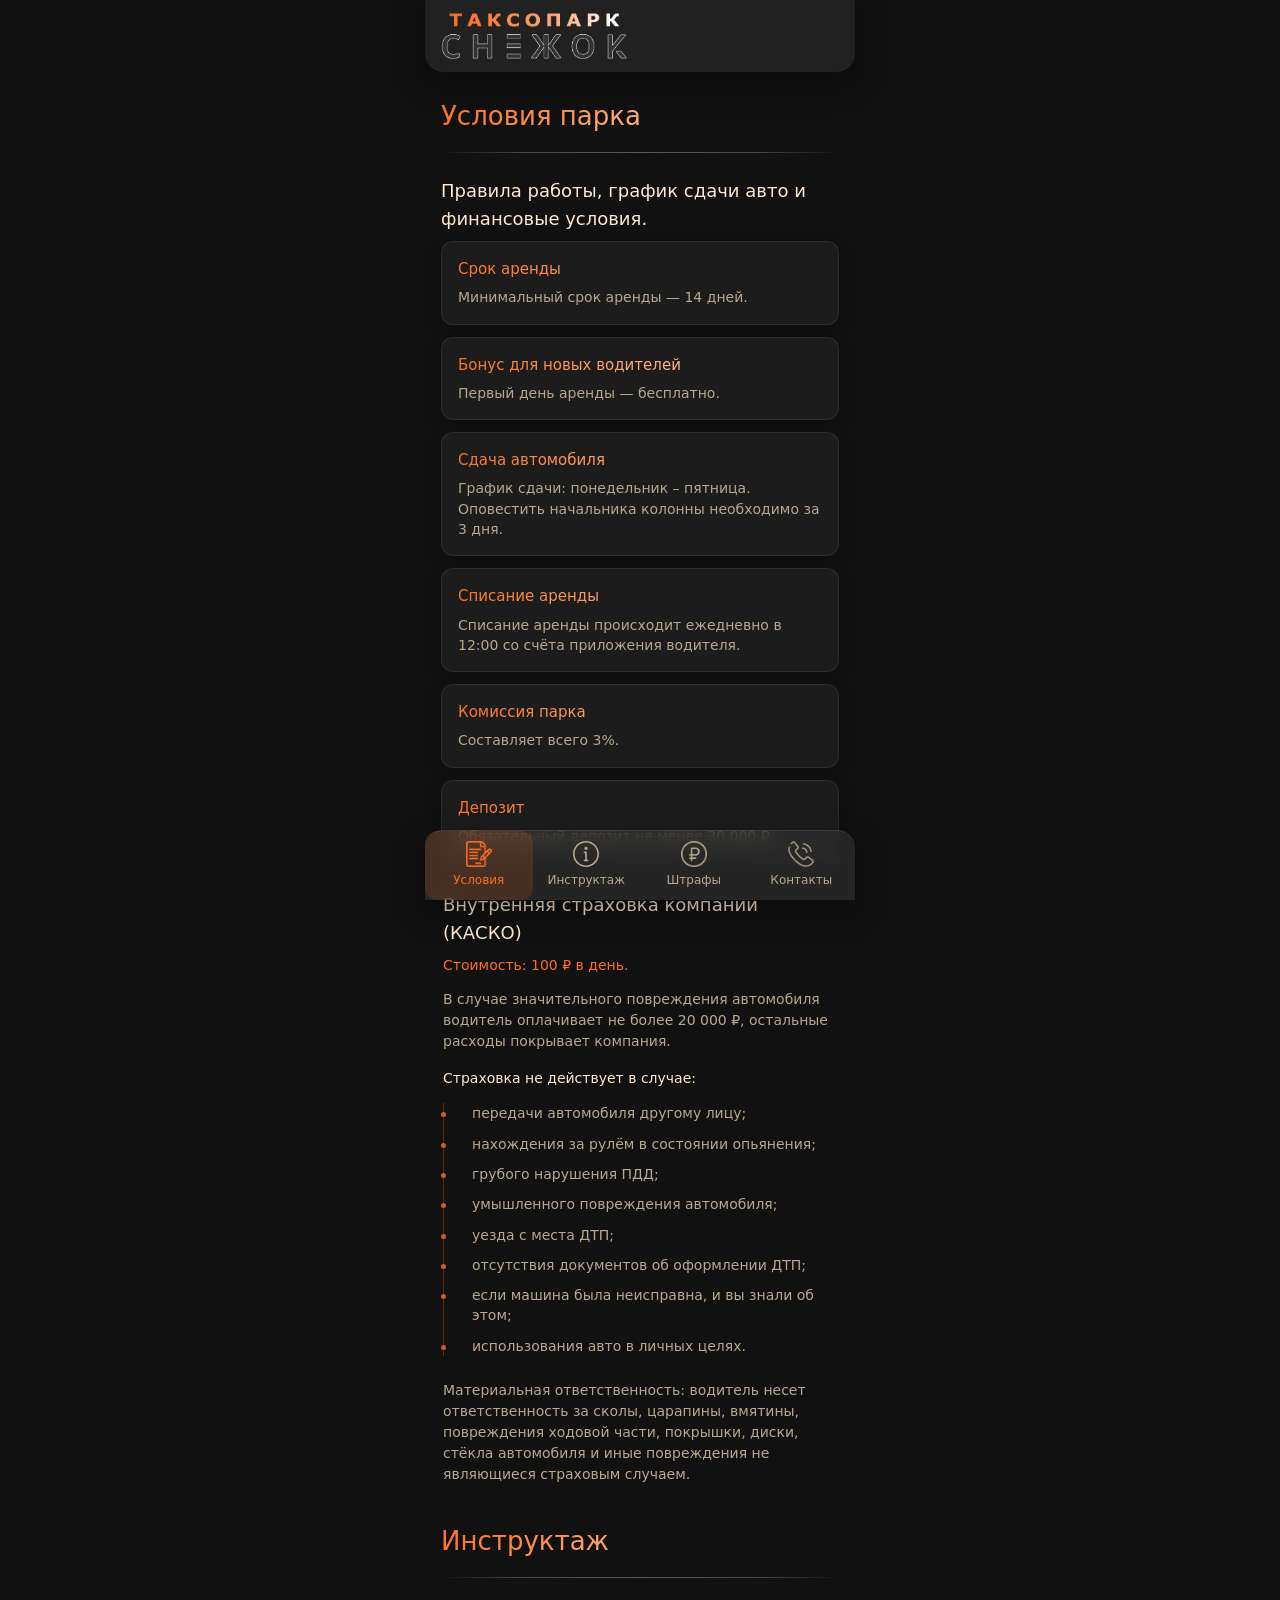
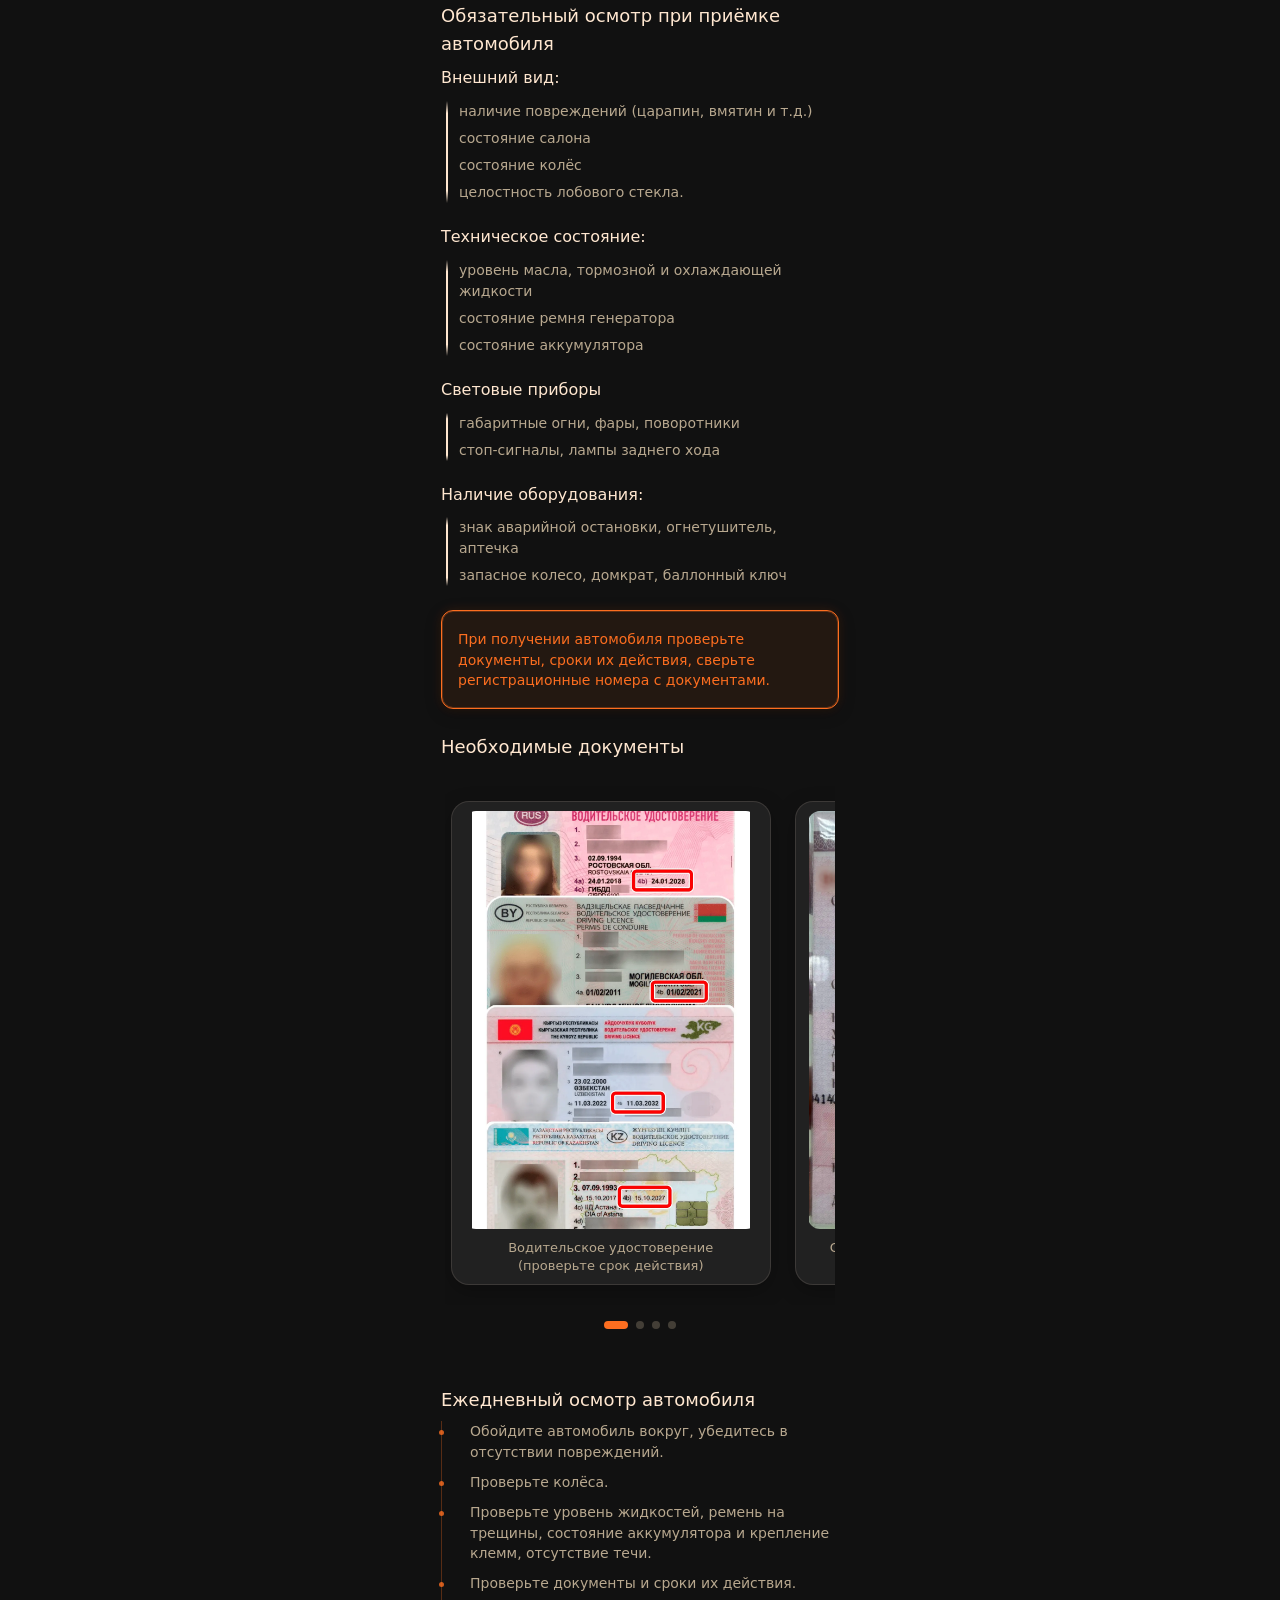
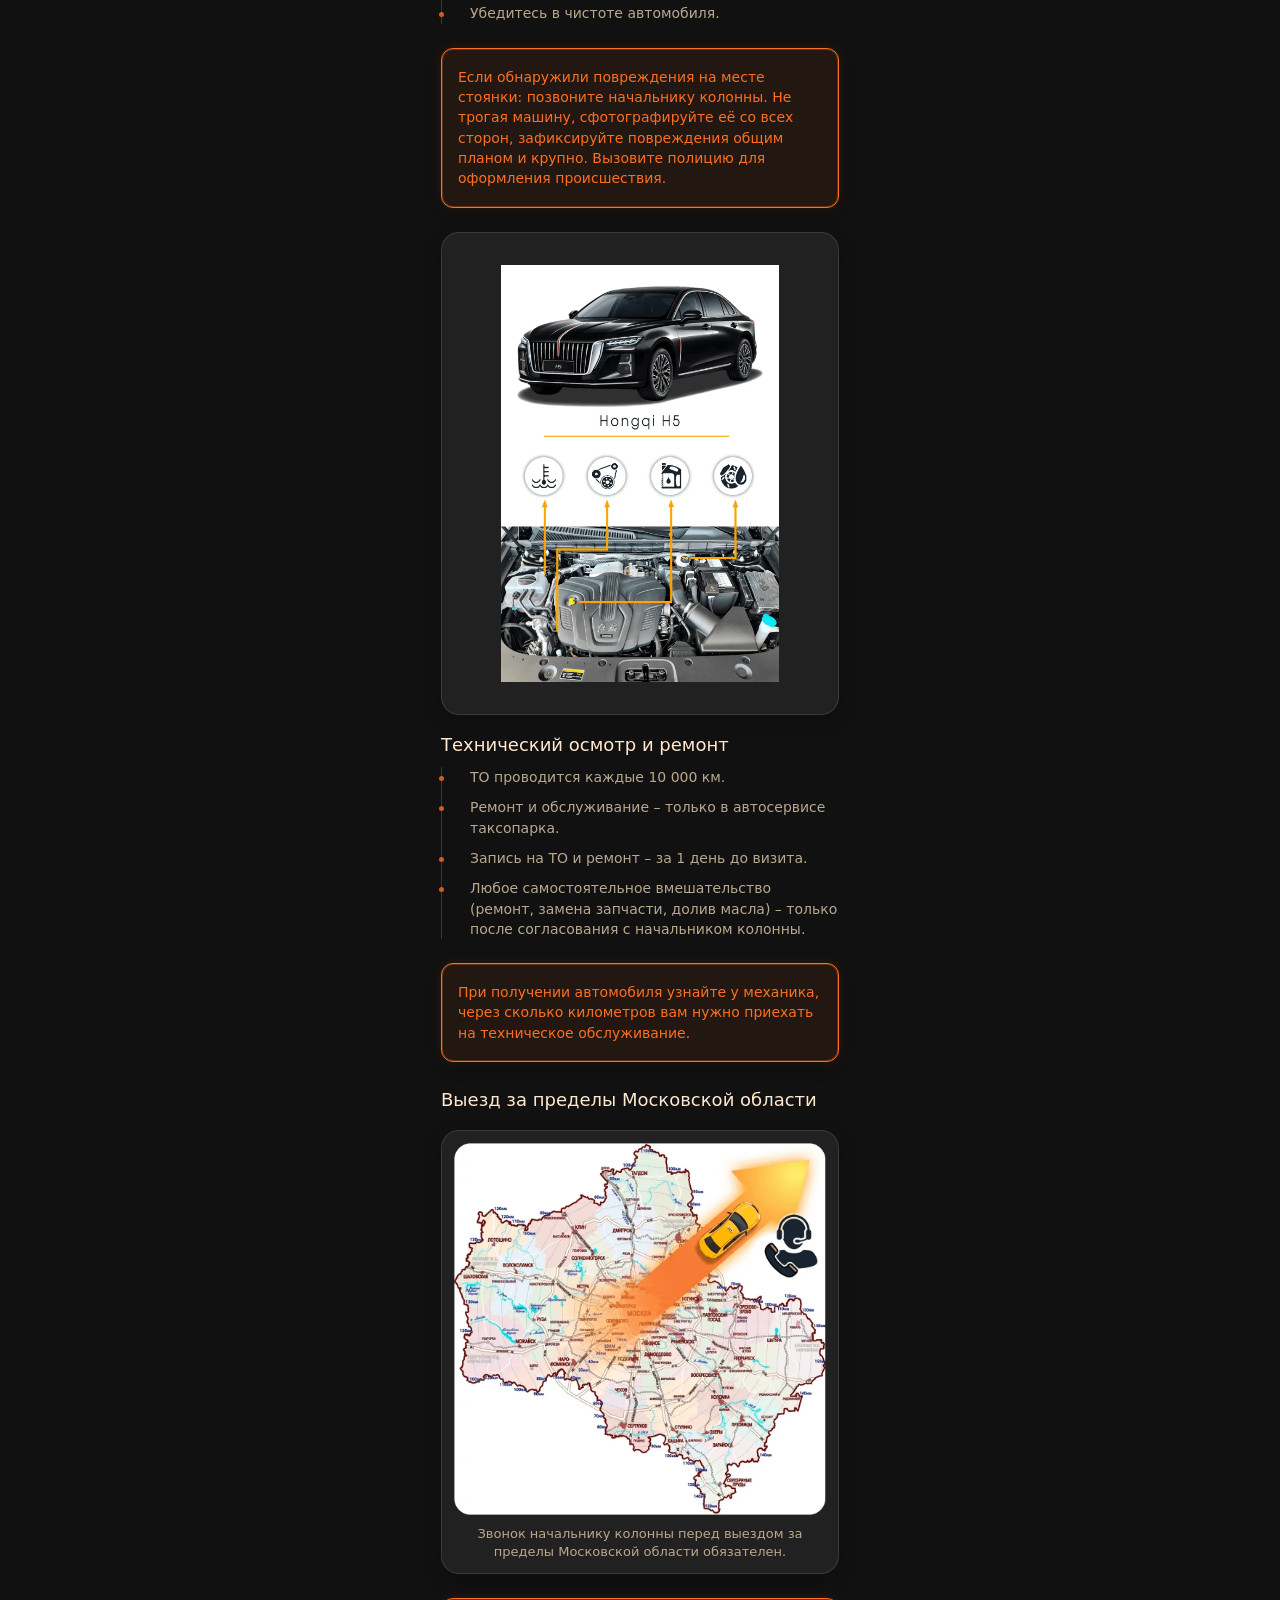
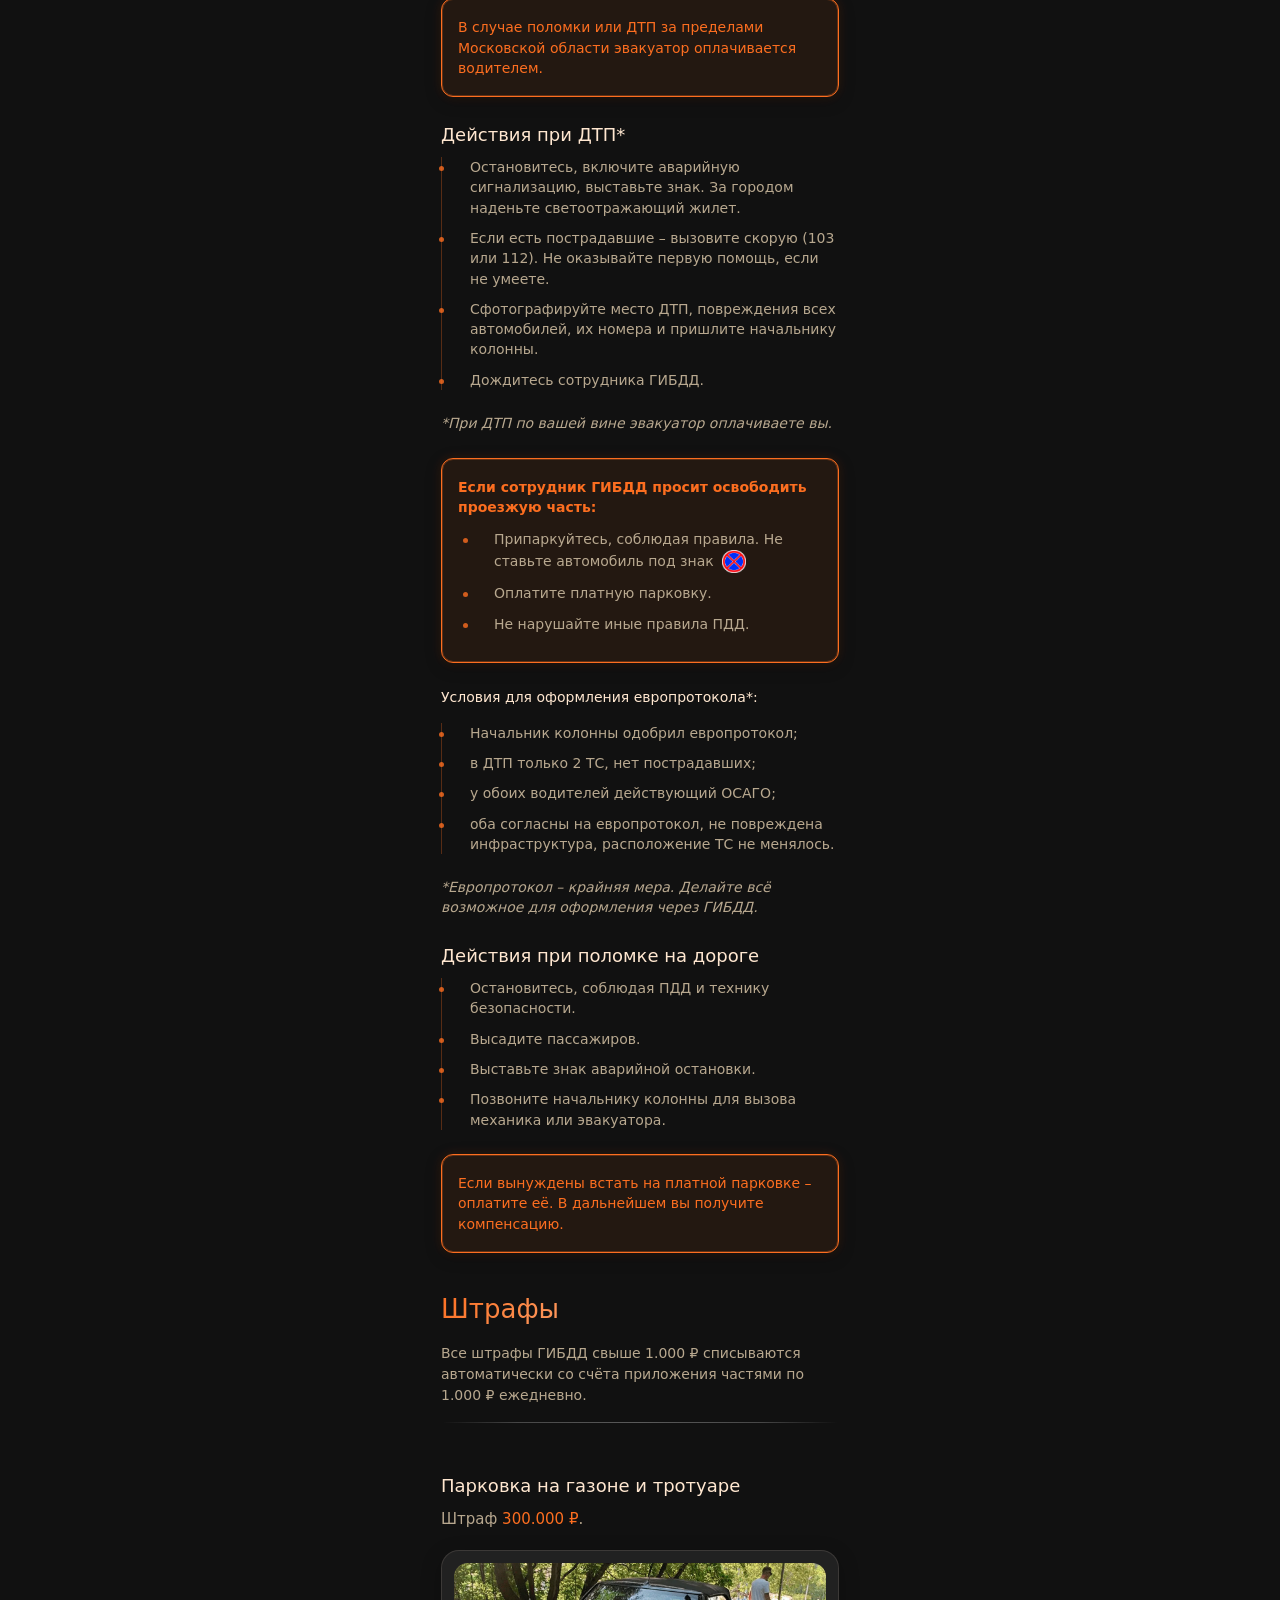
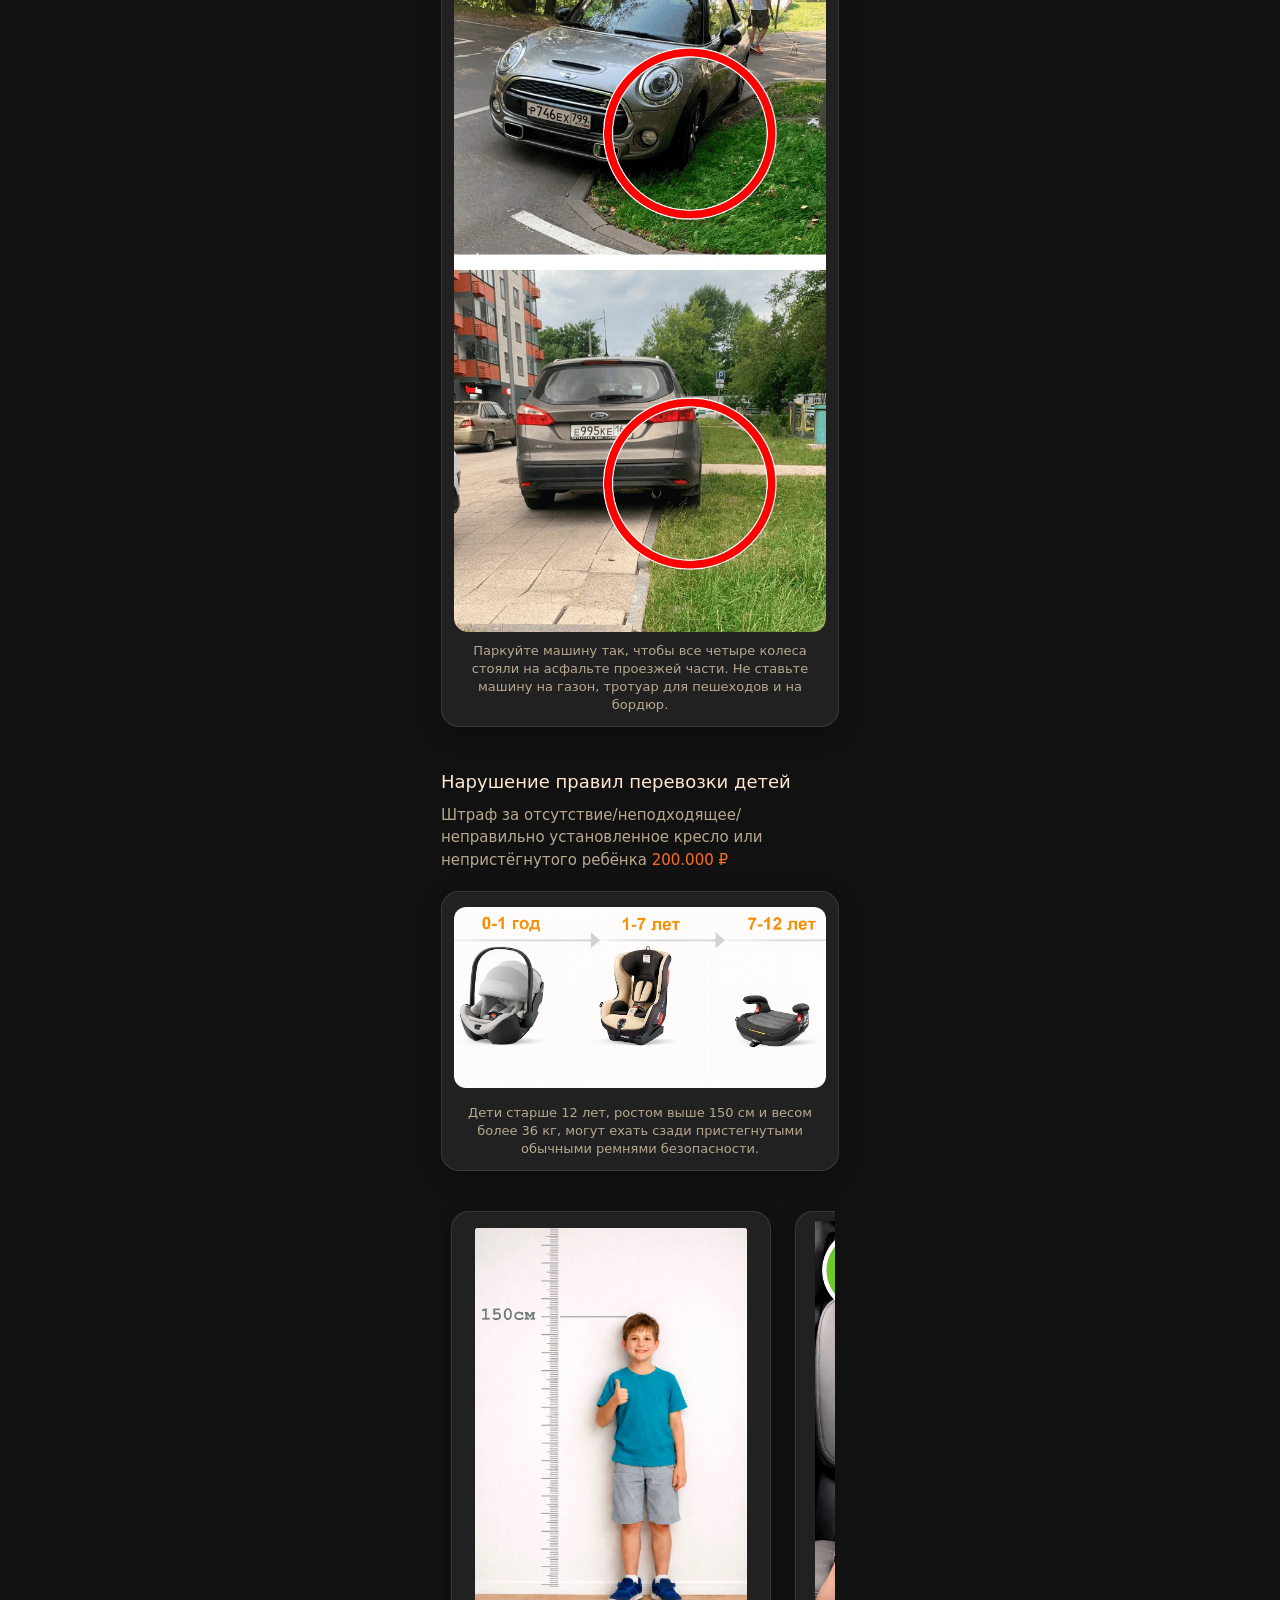
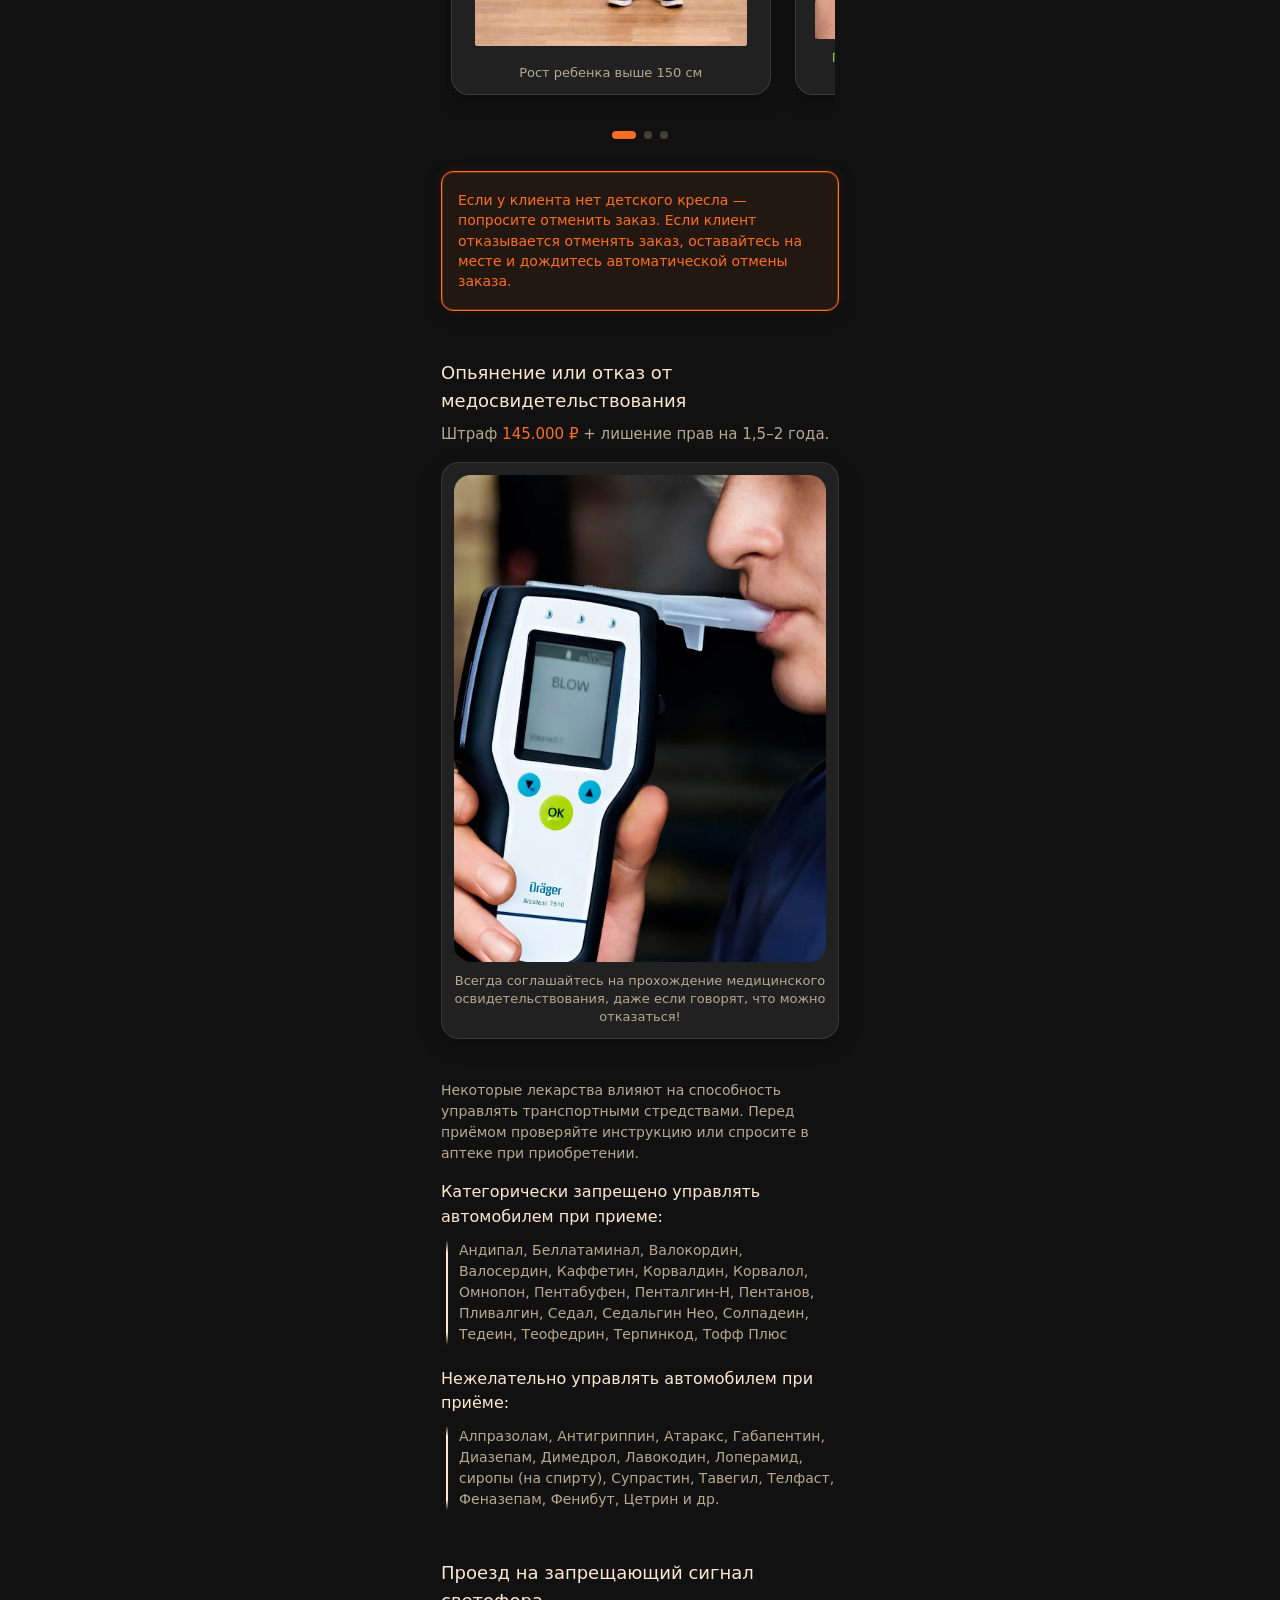
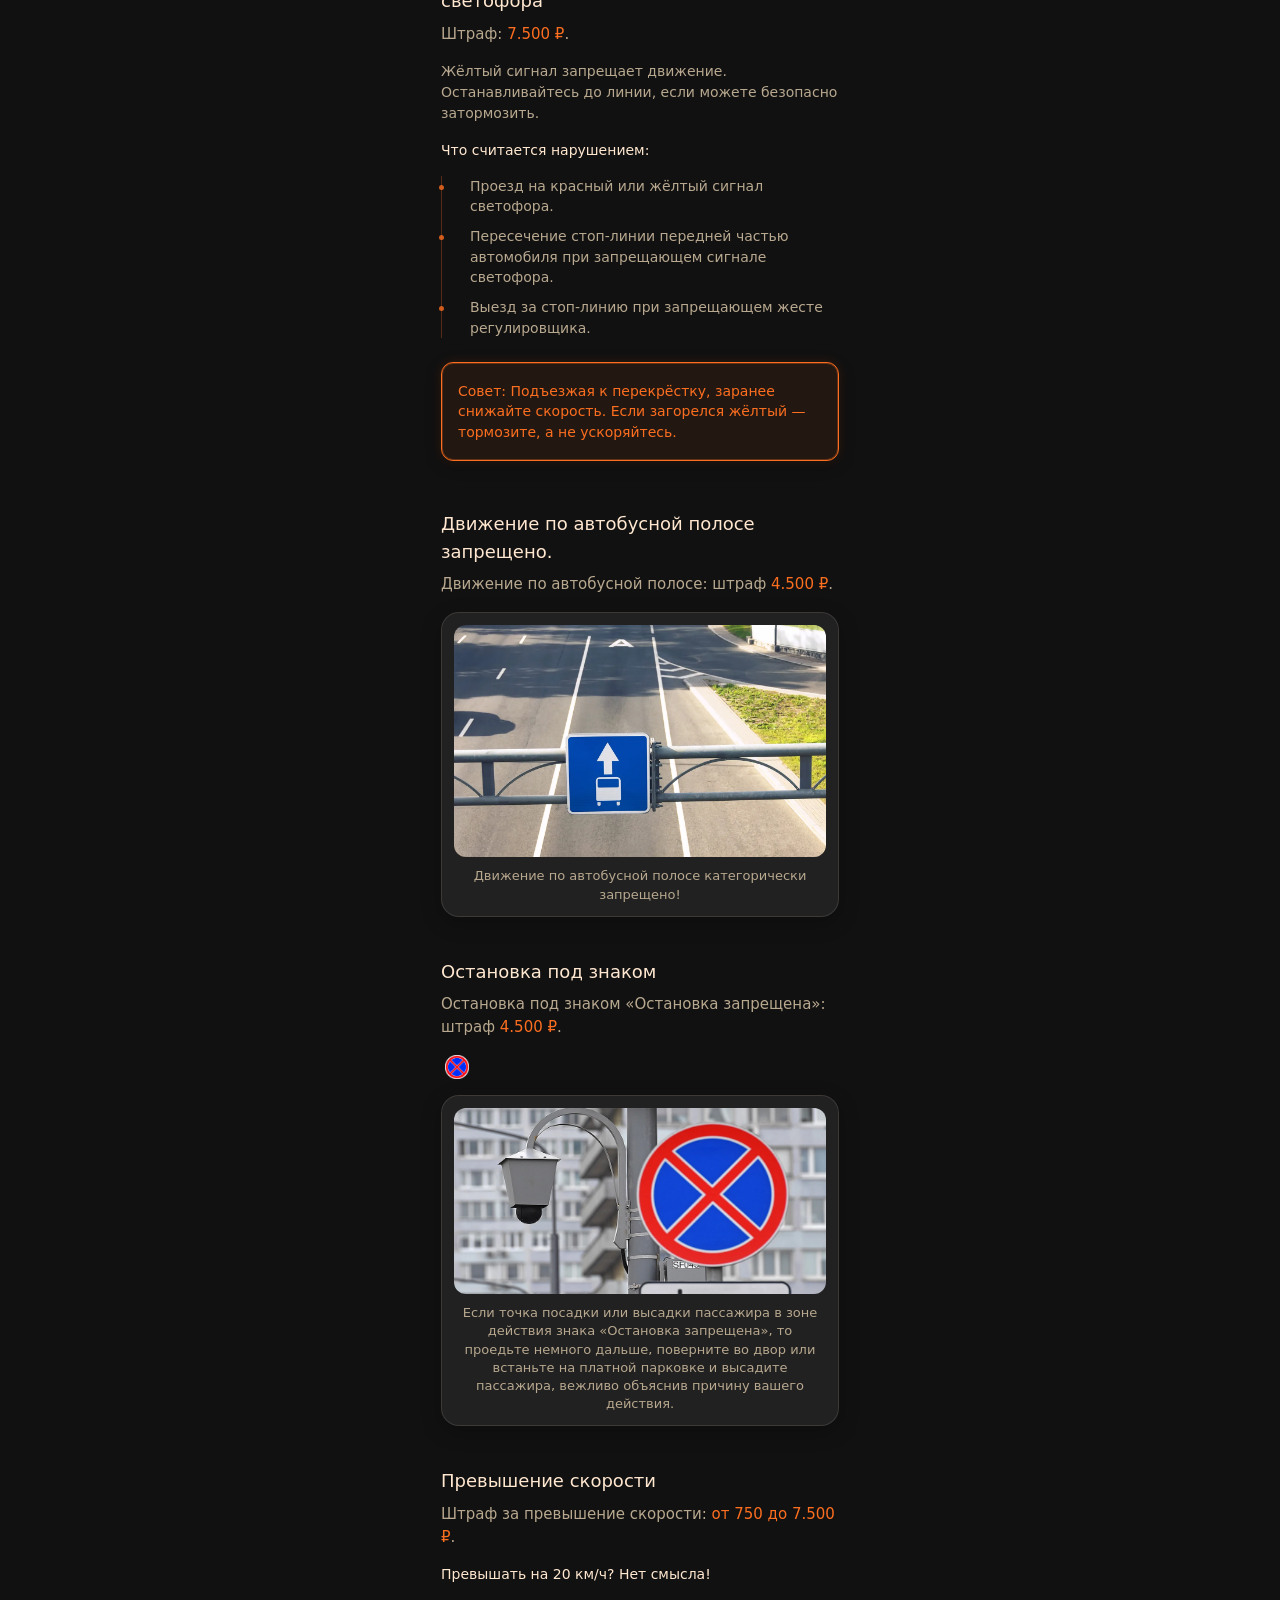
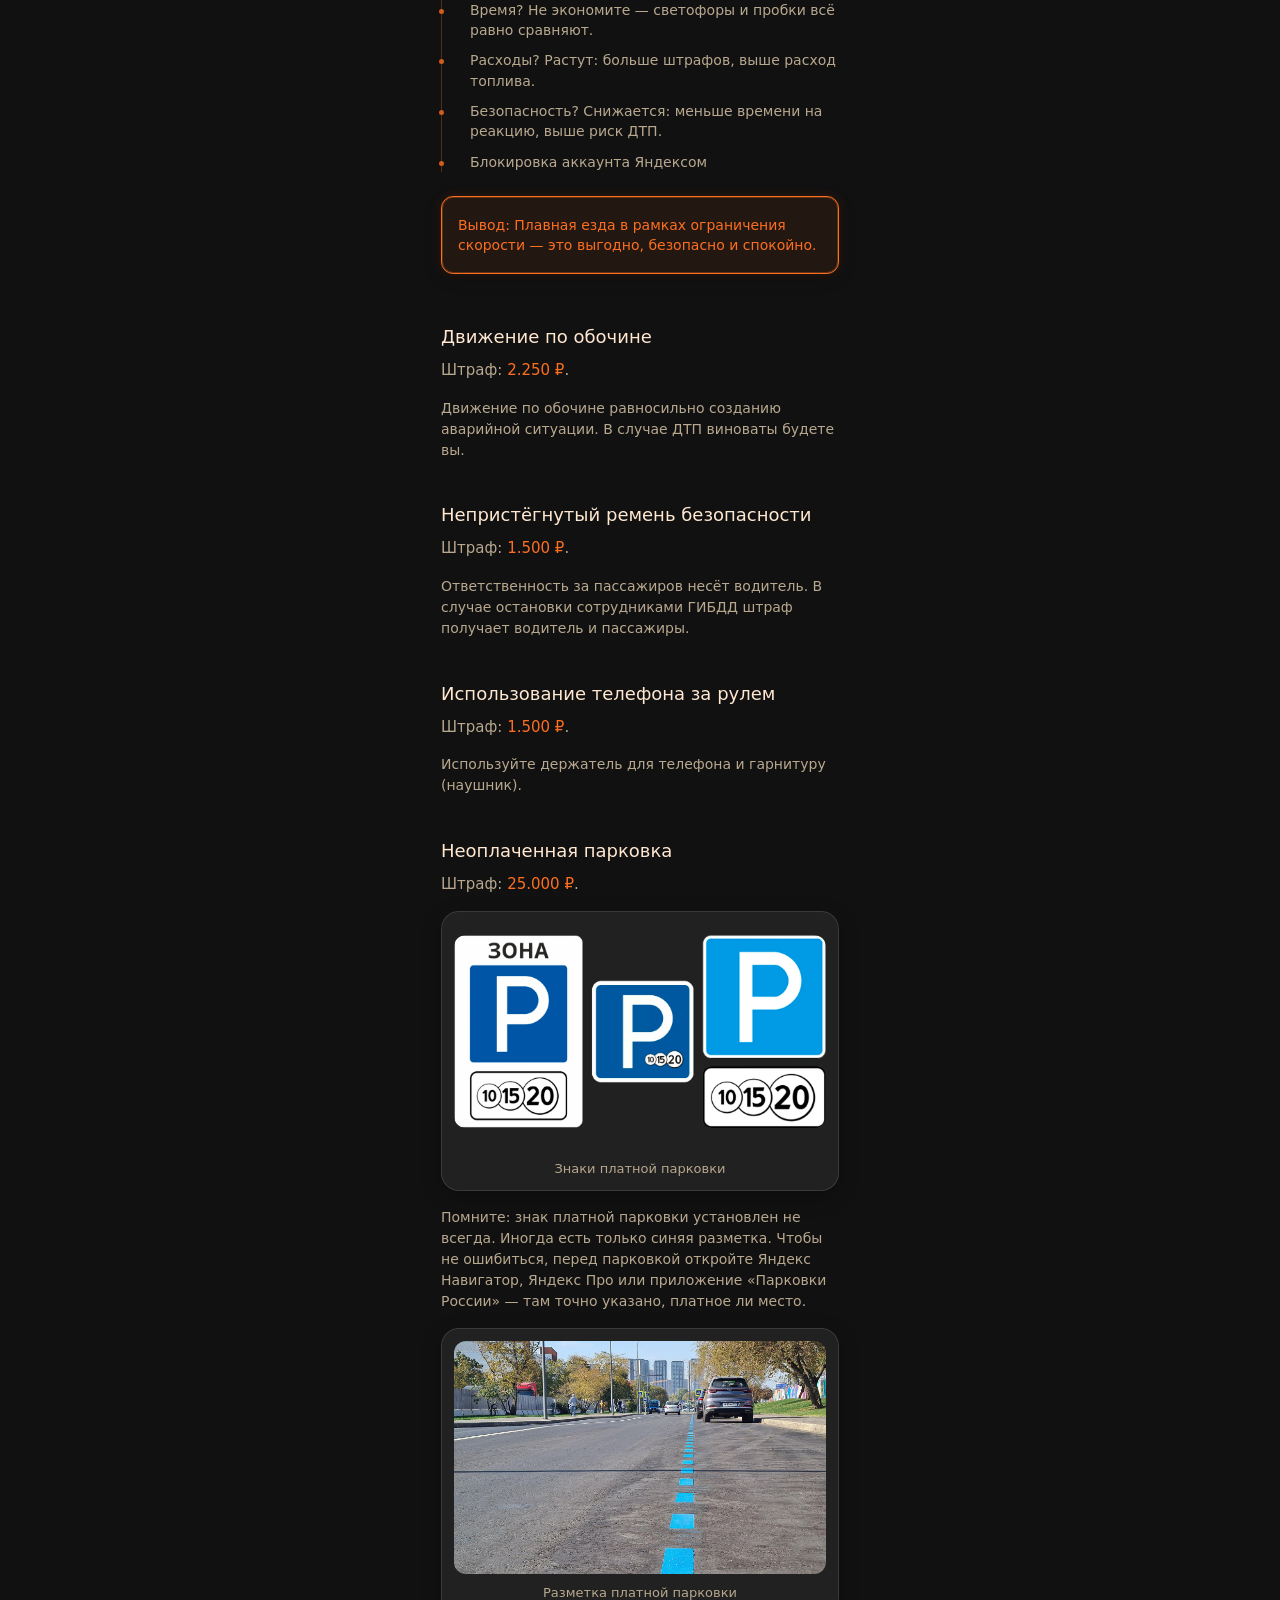
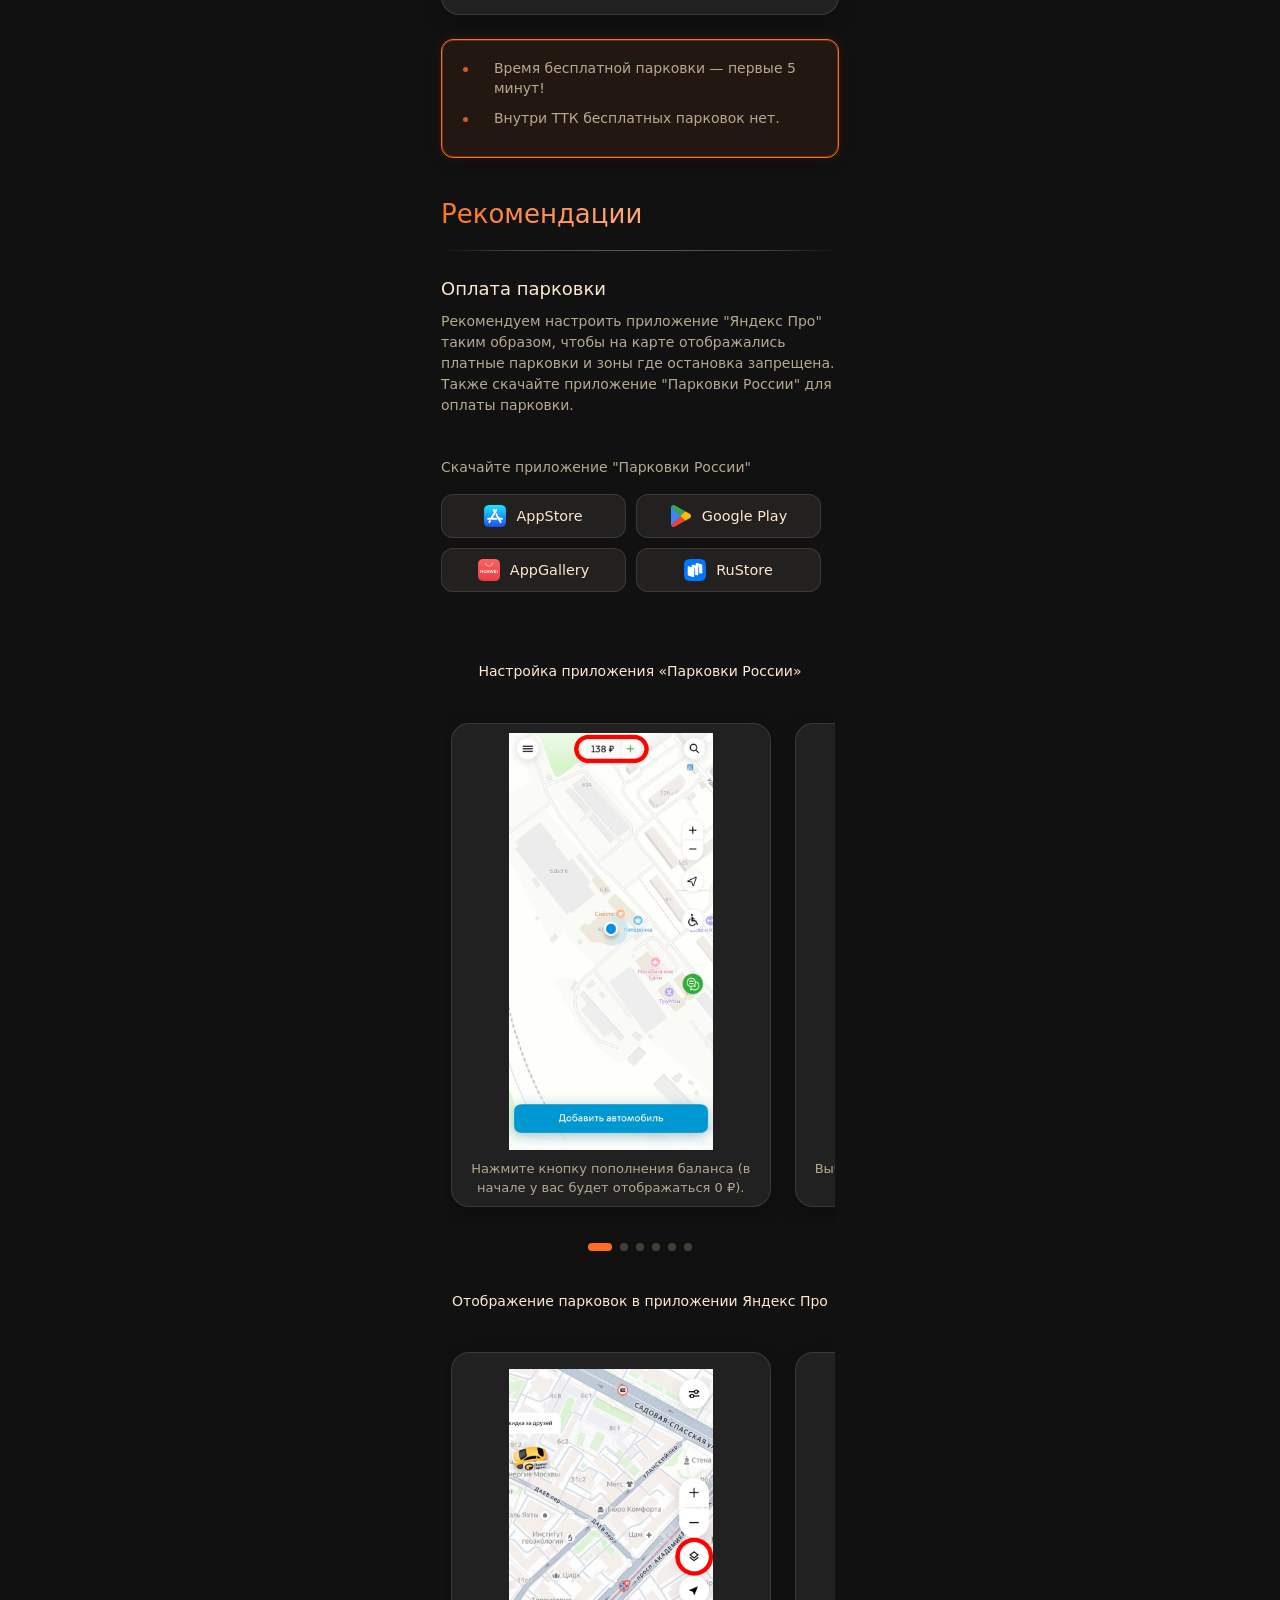
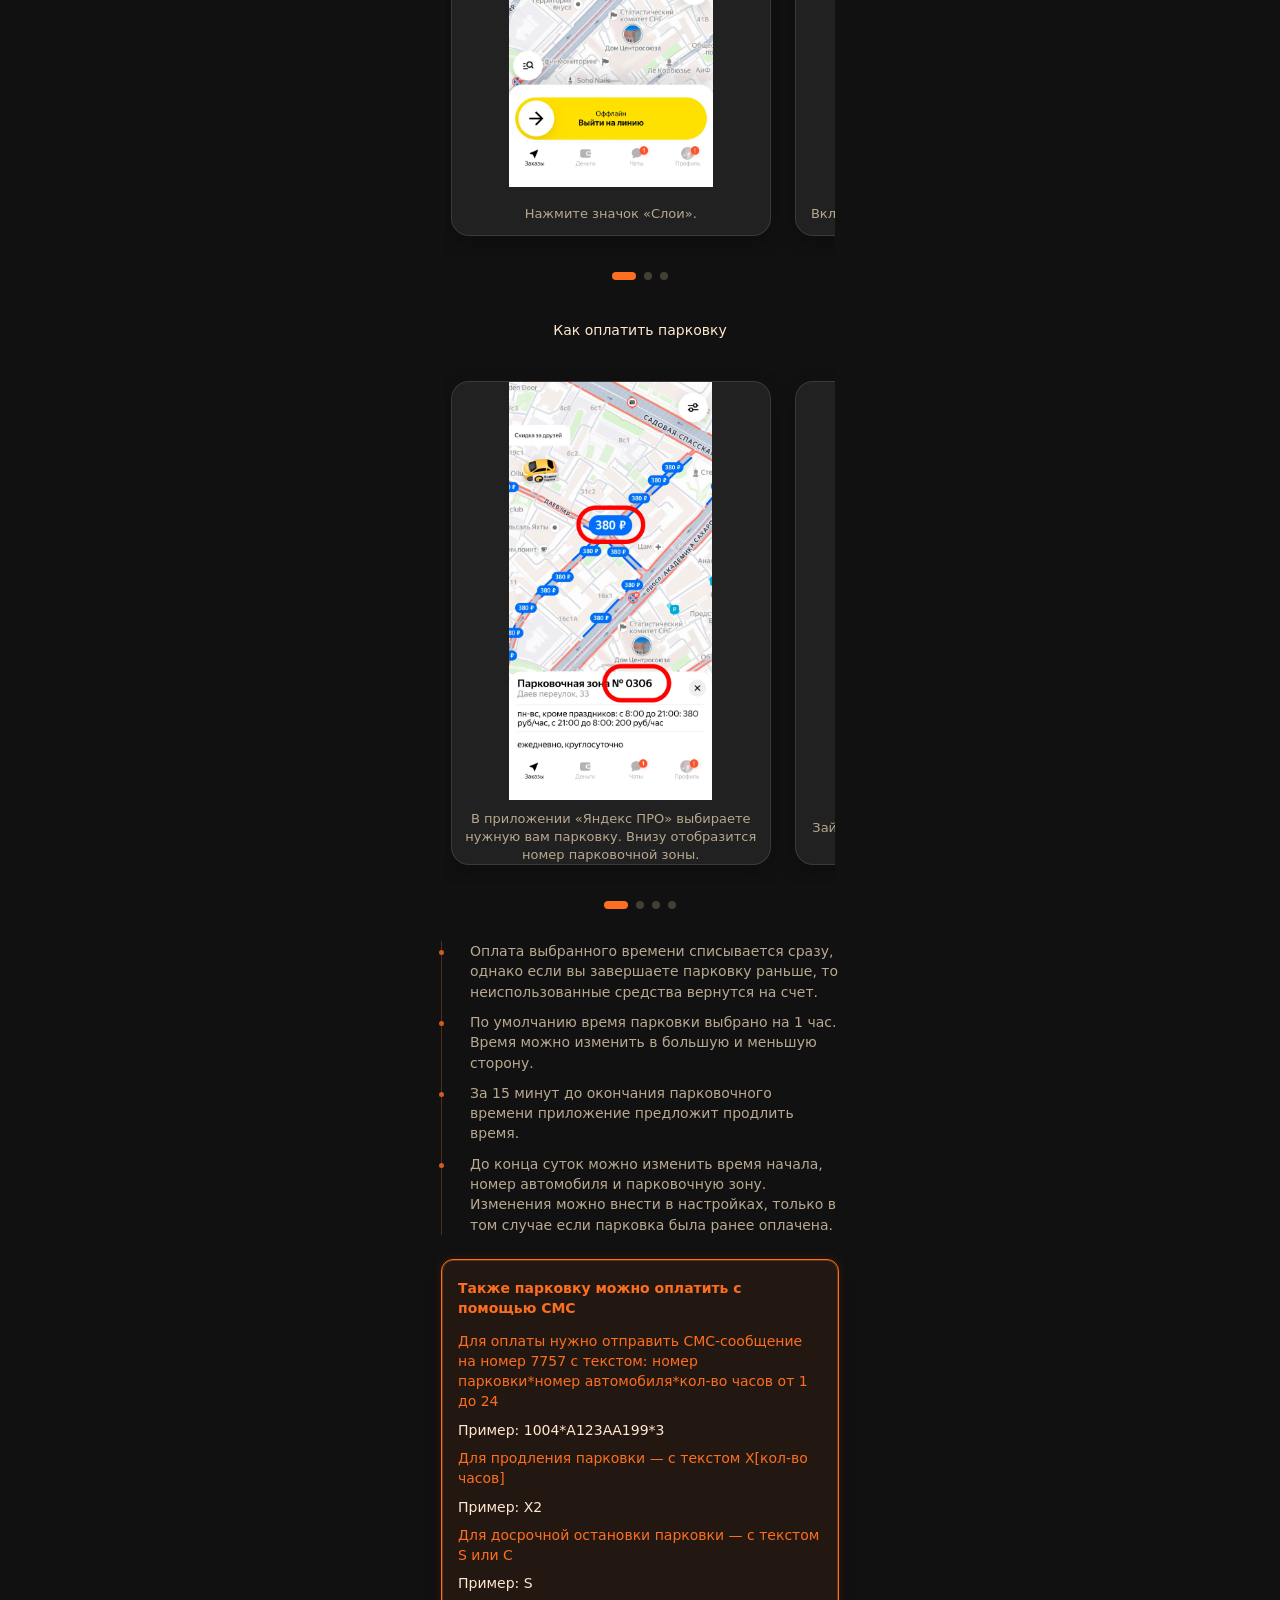
==== buisnes.html @ 7acc8d54 "Add files via upload" ====
<!DOCTYPE html>
<html lang="ru">

<head>
  <meta charset="UTF-8">
  <meta name="viewport" content="width=device-width, initial-scale=1.0">
  <title>Инструктаж</title>
  <link rel="stylesheet" href="style.css">
</head>

<body>

  <!-- 1. Фиксированная шапка -->
  <header class="floating-header">
    <div class="header-inner">
      <div class="logo">
        <!-- Замени src на путь к своему SVG-логотипу -->
        <img src="/logo/logo4.svg" alt="Логотип" class="logo-img" loading="lazy">
      </div>
    </div>
  </header>

  <!-- 2. Основной контент (здесь будет скролл) -->
  <main class="main-content">
    <section id="conditions" class="info-section">
      <h2 class="section-title">Условия парка</h2>
      <div class="fade-divider"></div>

      <p class="sub-heading">Правила работы, график сдачи авто и финансовые условия.</p>

      <ul class="info-list">
        <li class="list-item">
          <span class="item-title">Срок аренды</span>
          <p class="item-desc">Минимальный срок аренды — 14 дней.</p>
        </li>
        <li class="list-item">
          <span class="item-title">Бонус для новых водителей</span>
          <p class="item-desc">Первый день аренды — бесплатно.</p>
        </li>
        <li class="list-item">
          <span class="item-title">Сдача автомобиля</span>
          <p class="item-desc">График сдачи: понедельник – пятница. Оповестить начальника колонны
            необходимо за 3 дня.</p>
        </li>
        <li class="list-item">
          <span class="item-title">Списание аренды</span>
          <p class="item-desc">Списание аренды происходит ежедневно в 12:00 со счёта приложения водителя.
          </p>
        </li>
        <li class="list-item">
          <span class="item-title">Комиссия парка</span>
          <p class="item-desc">Составляет всего 3%.</p>
        </li>
        <li class="list-item">
          <span class="item-title">Депозит</span>
          <p class="item-desc">Обязательный депозит не менее 30.000 ₽
          </p>
        </li>
      </ul>
      <!-- Блок страховой информации -->
      <div class="insurance-block">
        <h3 class="sub-heading">Внутренняя страховка компании (КАСКО)</h3>
        <p class="cost-text">Стоимость: 100 ₽ в день.</p>
        <p class="desc-text">В случае значительного повреждения автомобиля водитель оплачивает не более
          20 000 ₽, остальные расходы покрывает компания.</p>

        <p class="list-intro">Страховка не действует в случае:</p>
        <ul class="minimal-list">
          <li>передачи автомобиля другому лицу;</li>
          <li>нахождения за рулём в состоянии опьянения;</li>
          <li>грубого нарушения ПДД;</li>
          <li>умышленного повреждения автомобиля;</li>
          <li>уезда с места ДТП;</li>
          <li>отсутствия документов об оформлении ДТП;</li>
          <li>если машина была неисправна, и вы знали об этом;</li>
          <li>использования авто в личных целях.</li>
        </ul>

        <p class="liability-text">Материальная ответственность: водитель несет ответственность за сколы,
          царапины, вмятины, повреждения ходовой части, покрышки, диски, стёкла автомобиля и иные повреждения не
          являющиеся страховым случаем.</p>
      </div>
    </section>

    <section id="briefing" class="info-section">
      <h2 class="section-title">Инструктаж</h2>
      <div class="fade-divider"></div>

      <h3 class="sub-heading">Обязательный осмотр при приёмке автомобиля</h3>

      <ul class="checklist-main">
        <li class="checklist-group">
          <span class="main-item-title">Внешний вид:</span>
          <ul class="checklist-sub">
            <li>наличие повреждений (царапин, вмятин и т.д.)</li>
            <li>состояние салона</li>
            <li>состояние колёс</li>
            <li>целостность лобового стекла.</li>
          </ul>
        </li>

        <li class="checklist-group">
          <span class="main-item-title">Техническое состояние:</span>
          <ul class="checklist-sub">
            <li>уровень масла, тормозной и охлаждающей жидкости</li>
            <li>состояние ремня генератора</li>
            <li>состояние аккумулятора</li>
          </ul>
        </li>

        <li class="checklist-group">
          <span class="main-item-title">Световые приборы</span>
          <ul class="checklist-sub">
            <li>габаритные огни, фары, поворотники</li>
            <li>стоп-сигналы, лампы заднего хода</li>
          </ul>
        </li>

        <li class="checklist-group">
          <span class="main-item-title">Наличие оборудования:</span>
          <ul class="checklist-sub">
            <li>знак аварийной остановки, огнетушитель, аптечка</li>
            <li>запасное колесо, домкрат, баллонный ключ</li>
          </ul>
        </li>
      </ul>

      <div class="alert-block alert-orange">
        <p class="alert-text">При получении автомобиля проверьте документы, сроки их действия, сверьте
          регистрационные номера с документами.</p>
      </div>
      <h3 class="sub-heading">Необходимые документы</h3>

      <div class="carousel" id="carousel-docs">
        <div class="carousel-track">
          <div class="carousel-slide">
            <div class="image-wrapper">
              <img src="docs/dl.webp" alt="Водительское удостоверение" class="carousel-img" loading="lazy">
              <p class="image-caption">Водительское удостоверение <br>(проверьте срок действия)</p>
            </div>
          </div>
          <div class="carousel-slide">
            <div class="image-wrapper">
              <img src="docs/sts.webp" alt="Свидетельство о регистрации" class="carousel-img" loading="lazy">
              <p class="image-caption">Свидетельство о регистрации (СТС) <br>(проверьте срок действия)
              </p>
            </div>
          </div>
          <div class="carousel-slide">
            <div class="image-wrapper">
              <img src="docs/s.webp" alt="Страховой полис ОСАГО" class="carousel-img" loading="lazy">
              <p class="image-caption">Страховой полис ОСАГО <br>(проверьте срок действия)</p>
            </div>
          </div>
          <div class="carousel-slide">
            <div class="image-wrapper">
              <img src="docs/dc.webp" alt="Диагностическая карта" class="carousel-img" loading="lazy">
              <p class="image-caption">Диагностическая карта <br>(проверьте срок действия)</p>
            </div>
          </div>
          <!-- <div class="carousel-slide">
            <div class="image-wrapper">
              <img src="docs/tc.webp" alt="Карточка фрахтовщика" class="carousel-img" loading="lazy">
              <p class="image-caption">Карточка фрахтовщика</p>
            </div>
          </div>
          <div class="carousel-slide">
            <div class="image-wrapper">
              <img src="docs/rl.webp" alt="Заполненный путевой лист" class="carousel-img" loading="lazy">
              <p class="image-caption">Заполненный путевой лист</p>
            </div>
          </div> -->
        </div>
        <div class="carousel-dots">
          <span class="dot" data-index="0"></span>
          <span class="dot" data-index="1"></span>
          <span class="dot" data-index="2"></span>
          <span class="dot" data-index="3"></span>
          <!-- <span class="dot" data-index="4"></span>
          <span class="dot" data-index="5"></span> -->
        </div>
      </div>
      <!-- <div class="image-wrapper">
        <img src="docs/tc2.webp" alt="Сведения об ОСГОП" class="carousel-img" loading="lazy">
        <p class="image-caption">Сведения об ОСГОП указанны в данной графе</p>
      </div>
      <h3 class="sub-heading">Порядок получения путевого листа*</h3>
      <ul class="minimal-list">
        <li>По прибытии в парк, получите у механика документы на автомобиль, карточку фрахтовщика
          (перевозчика), путевой лист, «шашку» на крышу. Ставите <span class="word-highlight">подпись</span> о получении.</li>
        <li>Проходите медицинское освидетельствование (общее самочувствие, температура тела, артериальное
          давление, проверка на состояние опьянения), ставите <span class="word-highlight">время</span> и
          подпись у ответственного.</li>
        <li>Получаете у механика ключи от автомобиля и производите осмотр автомобиля. После завершения
          осмотра, <span class="word-highlight">время</span> и подпись у механика о выдаче транспортного
          средства.</li>
        <li>Ставите свою <span class="word-highlight">подпись</span> о приеме
          транспортного средства в технически исправном состоянии.</li>
        <li>Ставите свою <span class="word-highlight">подпись</span> в графе об
          осведомленности о действиях в случае утери «шашек», путевого листа или карты фрахтовщика.</li>
        <li>На выезде из парка ставите отметку о <span class="word-highlight">времени</span> выезда.</li>
        <li>Отметка о <span class="word-highlight">километраже</span> автомобиля на момент
          выезда.</li>
      </ul>
      <div class="alert-block alert-orange">
        <p class="alert-text">Неправильное заполнение путевого листа, отсутствие путевого листа и другие
          нарушения связанные с путевой документацией, влечёт наложение штрафа в размере 100.000 ₽ и помещение
          автомобиля на штрафстоянку сроком до 2 месяцев.</p>
      </div>
      <p class="note-text">*В отдельных случаях возможен выезд механика и медицинского работника к
        водителю.</p> -->
      <br>
      <h3 class="sub-heading">Ежедневный осмотр автомобиля</h3>
      <ul class="minimal-list">
        <li>Обойдите автомобиль вокруг, убедитесь в отсутствии повреждений.</li>
        <li>Проверьте колёса.</li>
        <li>Проверьте уровень жидкостей, ремень на трещины, состояние аккумулятора и крепление клемм,
          отсутствие течи.</li>
        <li>Проверьте документы и сроки их действия.</li>
        <li>Убедитесь в чистоте автомобиля.</li>
      </ul>
      <div class="alert-block alert-orange">
        <p class="alert-text">Если обнаружили повреждения на месте стоянки: позвоните начальнику колонны.
          Не трогая машину, сфотографируйте её со всех сторон, зафиксируйте повреждения общим планом и крупно. Вызовите
          полицию для оформления происшествия.</p>
      </div>
      <!-- <div class="carousel" id="carousel-auto">
        <div class="carousel-track">
          <div class="carousel-slide">
            <div class="image-wrapper">
              <img src="auto/granta.webp" alt="Granta" class="carousel-img" loading="lazy">
            </div>
          </div>
          <div class="carousel-slide">
            <div class="image-wrapper">
              <img src="auto/polo.webp" alt="Polo" class="carousel-img" loading="lazy">
            </div>
          </div>
          <div class="carousel-slide">
            <div class="image-wrapper">
              <img src="auto/rapid.webp" alt="Rapid" class="carousel-img" loading="lazy">
            </div>
          </div>
          <div class="carousel-slide">
            <div class="image-wrapper">
              <img src="auto/jetta.webp" alt="Jetta" class="carousel-img" loading="lazy">
            </div>
          </div>
          <div class="carousel-slide">
            <div class="image-wrapper">
              <img src="auto/moscvich.webp" alt="Moscvich" class="carousel-img" loading="lazy">
            </div>
          </div>
          <div class="carousel-slide">
            <div class="image-wrapper">
              <img src="auto/kaiyi.webp" alt="Kaiyi" class="carousel-img" loading="lazy">
            </div>
          </div>
          <div class="carousel-slide">
            <div class="image-wrapper">
              <img src="auto/jac.webp" alt="JAC" class="carousel-img" loading="lazy">
            </div>
          </div>
          <div class="carousel-slide">
            <div class="image-wrapper">
              <img src="auto/baic.webp" alt="BAIC" class="carousel-img" loading="lazy">
            </div>
          </div>
         <div class="carousel-slide">
            <div class="image-wrapper">
              <img src="auto/h5.webp" alt="H5" class="carousel-img" loading="lazy">
            </div>
          </div>
        </div>
        <div class="carousel-dots">
          <span class="dot" data-index="0"></span>
          <span class="dot" data-index="1"></span>
          <span class="dot" data-index="2"></span>
          <span class="dot" data-index="3"></span>
          <span class="dot" data-index="4"></span>
          <span class="dot" data-index="5"></span>
          <span class="dot" data-index="6"></span>
          <span class="dot" data-index="7"></span>
          <span class="dot" data-index="8"></span>
        </div>
      </div> -->
      <div class="image-wrapper">
        <img src="auto/h5.webp" alt="H5" class="carousel-img" loading="lazy">
      </div>
      <h3 class="sub-heading">Технический осмотр и ремонт</h3>
      <ul class="minimal-list">
        <li>ТО проводится каждые 10 000 км.</li>
        <li>Ремонт и обслуживание – только в автосервисе таксопарка.</li>
        <li>Запись на ТО и ремонт – за 1 день до визита.</li>
        <li>Любое самостоятельное вмешательство (ремонт, замена запчасти, долив масла) – только после
          согласования с начальником колонны.</li>
      </ul>

      <div class="alert-block alert-orange">
        <p class="alert-text">При получении автомобиля узнайте у механика, через сколько километров вам
          нужно приехать на техническое обслуживание.</p>
      </div>
      <h3 class="sub-heading">Выезд за пределы Московской области</h3>

      <div class="image-wrapper" style="height: auto; min-height: 280px;">
        <img src="get_out/out.webp" alt="Выезд за пределы МО" class="carousel-img" loading="lazy">
        <p class="image-caption">Звонок начальнику колонны перед выездом за пределы Московской области
          обязателен.</p>
      </div>

      <div class="alert-block alert-orange">
        <p class="alert-text">В случае поломки или ДТП за пределами Московской области эвакуатор
          оплачивается водителем.</p>
      </div>
      <h3 class="sub-heading">Действия при ДТП*</h3>
      <ul class="minimal-list">
        <li>Остановитесь, включите аварийную сигнализацию, выставьте знак. За городом наденьте
          светоотражающий жилет.</li>
        <li>Если есть пострадавшие – вызовите скорую (103 или 112). Не оказывайте первую помощь, если не
          умеете.</li>
        <li>Сфотографируйте место ДТП, повреждения всех автомобилей, их номера и пришлите начальнику
          колонны.</li>
        <li>Дождитесь сотрудника ГИБДД.</li>
      </ul>
      <p class="note-text">*При ДТП по вашей вине эвакуатор оплачиваете вы.</p>
      <div class="alert-block alert-orange">
        <p class="alert-text" style="font-weight: 300; margin-bottom: 12px;"><strong>Если сотрудник
            ГИБДД просит освободить проезжую часть:</strong></p>
        <ul class="minimal-list" style="margin: 0; border-left: none; padding-left: 24px;">
          <li>Припаркуйтесь, соблюдая правила. Не ставьте автомобиль под знак <img src="signs/3_27.webp"
              alt="Остановка запрещена" class="inline-icon" loading="lazy"></li>
          <li>Оплатите платную парковку.</li>
          <li>Не нарушайте иные правила ПДД.</li>
        </ul>
      </div>
      <p class="list-intro">Условия для оформления европротокола*:</p>
      <ul class="minimal-list">
        <li>Начальник колонны одобрил европротокол;</li>
        <li>в ДТП только 2 ТС, нет пострадавших;</li>
        <li>у обоих водителей действующий ОСАГО;</li>
        <li>оба согласны на европротокол, не повреждена инфраструктура, расположение ТС не менялось.
        </li>
      </ul>
      <p class="note-text">*Европротокол – крайняя мера. Делайте всё возможное для оформления через
        ГИБДД.</p>
      <br>
      <h3 class="sub-heading">Действия при поломке на дороге</h3>
      <ul class="minimal-list">
        <li>Остановитесь, соблюдая ПДД и технику безопасности.</li>
        <li>Высадите пассажиров.</li>
        <li>Выставьте знак аварийной остановки.</li>
        <li>Позвоните начальнику колонны для вызова механика или эвакуатора.</li>
      </ul>

      <div class="alert-block alert-orange">
        <p class="alert-text">Если вынуждены встать на платной парковке – оплатите её. В дальнейшем вы
          получите компенсацию.</p>
      </div>
    </section>
    <section id="fines" class="info-section">
      <h2 class="section-title">Штрафы</h2>
      <p class="desc-text">Все штрафы ГИБДД свыше 1.000 ₽ списываются автоматически со счёта приложения
        частями по 1.000 ₽ ежедневно.</p>
      <div class="fade-divider"></div>

      <!-- <h3 class="sub-heading">Отсутствие карточки фрахтовщика (перевозчика)</h3>
      <p class="section-subtitle" style="margin-bottom: 16px;">Штраф <span class="price-text">30.000 ₽</span>.</p>

      <div class="image-wrapper" style="height: auto; min-height: 280px;">
        <img src="fines/taxi_card.webp" alt="Карточка фрахтовщика" class="carousel-img" loading="lazy">
        <p class="image-caption">Образец правильного расположения</p>
      </div>
      <br>
      <h3 class="sub-heading">Отсутствие фонаря «Такси» или «шашек»</h3>
      <p class="section-subtitle">Штраф <span class="price-text">50.000 ₽</span>.</p>

      <div class="image-wrapper" style="height: auto; min-height: 280px;">
        <img src="fines/taxi_hat.webp" alt="Фонарь такси" class="carousel-img" loading="lazy">
        <p class="image-caption">После работы снимайте фонарь и кладите на пол со стороны водителя. Так
          фонарь не украдут, а при выходе на линию вы не забудете его установить. Не стоит класть фонарь в багажник.</p>
      </div> -->
      <br>
      <h3 class="sub-heading">Парковка на газоне и тротуаре</h3>
      <p class="section-subtitle">Штраф <span class="price-text">300.000 ₽</span>.</p>

      <div class="image-wrapper" style="height: auto; min-height: 280px;">
        <img src="fines/grass.webp" alt="Парковка на газоне" class="carousel-img" loading="lazy">
        <p class="image-caption">Паркуйте машину так, чтобы все четыре колеса стояли на асфальте
          проезжей части. Не ставьте машину на газон, тротуар для пешеходов и на бордюр.</p>
      </div>
      <br>
      <h3 class="sub-heading">Нарушение правил перевозки детей</h3>
      <p class="section-subtitle">Штраф за отсутствие/неподходящее/неправильно установленное кресло или непристёгнутого
        ребёнка <span class="price-text">200.000 ₽</span></p>

      <div class="image-wrapper" style="height: auto; min-height: 280px;">
        <img src="fines/child_chair.webp" alt="Детское кресло" class="carousel-img" loading="lazy">
        <p class="image-caption">Дети старше 12 лет, ростом выше 150 см и весом более 36 кг, могут ехать
          сзади пристегнутыми обычными ремнями безопасности.</p>
      </div>
      <div class="carousel" id="carousel-fines-example">
        <div class="carousel-track">
          <div class="carousel-slide">
            <div class="image-wrapper">
              <img src="fines/boy.webp" alt="Рост ребенка" class="carousel-img" loading="lazy">
              <p class="image-caption">Рост ребенка выше 150 см</p>
            </div>
          </div>
          <div class="carousel-slide">
            <div class="image-wrapper">
              <img src="fines/good.webp" alt="Правильно" class="carousel-img" loading="lazy">
              <p class="image-caption text-green">Правильно. Ремень проходит через плечо.</p>
            </div>
          </div>
          <div class="carousel-slide">
            <div class="image-wrapper">
              <img src="fines/not_good.webp" alt="Неправильно" class="carousel-img" loading="lazy">
              <p class="image-caption text-orange">Неправильно. Ремень проходит через шею.</p>
            </div>
          </div>
        </div>
        <div class="carousel-dots">
          <span class="dot" data-index="0"></span>
          <span class="dot" data-index="1"></span>
          <span class="dot" data-index="2"></span>
        </div>
      </div>
      <div class="alert-block alert-orange">
        <p class="alert-text">Если у клиента нет детского кресла — попросите отменить заказ. Если клиент
          отказывается отменять заказ, оставайтесь на месте и дождитесь автоматической отмены заказа.</p>
      </div>
      <br>
      <h3 class="sub-heading">Опьянение или отказ от медосвидетельствования</h3>
      <p class="section-subtitle" style="margin-bottom: 16px;">Штраф <span class="price-text">145.000 ₽</span> + лишение
        прав на 1,5–2 года.</p>

      <div class="image-wrapper" style="height: auto; min-height: 280px;">
        <img src="fines/alko.webp" alt="Алко" class="carousel-img" loading="lazy">
        <p class="image-caption">Всегда соглашайтесь на прохождение медицинского освидетельствования,
          даже если говорят, что можно отказаться!</p>
      </div>
      <br>

      <p class="desc-text">Некоторые лекарства влияют на способность управлять транспортными
        стредствами. Перед приёмом проверяйте инструкцию или спросите в аптеке при приобретении.</p>

      <ul class="checklist-main">
        <li class="checklist-group">
          <span class="main-item-title">Категорически запрещено управлять автомобилем при приеме:</span>
          <ul class="checklist-sub">
            <li>Андипал, Беллатаминал, Валокордин, Валосердин, Каффетин, Корвалдин, Корвалол, Омнопон,
              Пентабуфен, Пенталгин-Н, Пентанов, Пливалгин, Седал, Седальгин Нео, Солпадеин, Тедеин, Теофедрин,
              Терпинкод, Тофф Плюс</li>
          </ul>
        </li>
        <li class="checklist-group">
          <span class="main-item-title">Нежелательно управлять автомобилем при приёме:</span>
          <ul class="checklist-sub">
            <li>Алпразолам, Антигриппин, Атаракс, Габапентин, Диазепам, Димедрол, Лавокодин, Лоперамид,
              сиропы (на спирту), Супрастин, Тавегил, Телфаст, Феназепам, Фенибут, Цетрин и др.</li>
          </ul>
        </li>
      </ul>
      <br>
      <h3 class="sub-heading">Проезд на запрещающий сигнал светофора</h3>
      <p class="section-subtitle" style="margin-bottom: 16px;">Штраф: <span class="price-text">7.500 ₽</span>.</p>

      <p class="desc-text">Жёлтый сигнал запрещает движение. Останавливайтесь до линии, если можете
        безопасно затормозить.</p>

      <p class="list-intro">Что считается нарушением:</p>
      <ul class="minimal-list">
        <li>Проезд на красный или жёлтый сигнал светофора.</li>
        <li>Пересечение стоп-линии передней частью автомобиля при запрещающем сигнале светофора.</li>
        <li>Выезд за стоп-линию при запрещающем жесте регулировщика.</li>
      </ul>

      <div class="alert-block alert-orange">
        <p class="alert-text">Совет: Подъезжая к перекрёстку, заранее снижайте скорость. Если загорелся
          жёлтый — тормозите, а не ускоряйтесь.</p>
      </div>
      <br>
      <h3 class="sub-heading">Движение по автобусной полосе запрещено.</h3>
      <p class="section-subtitle" style="margin-bottom: 16px;">Движение по автобусной полосе: штраф
        <span class="price-text">4.500 ₽</span>.
      </p>

      <div class="image-wrapper" style="height: auto; min-height: 280px;">
        <img src="fines/bus_line.webp" alt="Автобусная полоса" class="carousel-img" loading="lazy">
        <p class="image-caption">Движение по автобусной полосе категорически запрещено!</p>
      </div>
      <br>
      <h3 class="sub-heading">Остановка под знаком</h3>
      <p class="section-subtitle" style="margin-bottom: 16px;">Остановка под знаком «Остановка запрещена»: штраф <span
          class="price-text">4.500 ₽</span>.</p>
      <img src="signs/3_27.webp" alt="Остановка запрещена" class="inline-icon"
        style="display:inline-block; vertical-align:middle;" loading="lazy">

      <div class="image-wrapper" style="height: auto; min-height: 280px;">
        <img src="fines/folkon.webp" alt="Флакон" class="carousel-img" loading="lazy">
        <p class="image-caption">Если точка посадки или высадки пассажира в зоне действия знака
          «Остановка запрещена», то проедьте немного дальше, поверните во двор или встаньте на платной парковке и
          высадите пассажира, вежливо объяснив причину вашего действия.</p>
      </div>
      <br>
      <h3 class="sub-heading">Превышение скорости</h3>
      <p class="section-subtitle" style="margin-bottom: 16px;">Штраф за превышение скорости: <span class="price-text">от
          750 до 7.500 ₽</span>.</p>

      <p class="list-intro">Превышать на 20 км/ч? Нет смысла!</p>
      <ul class="minimal-list">
        <li>Время? Не экономите — светофоры и пробки всё равно сравняют.</li>
        <li>Расходы? Растут: больше штрафов, выше расход топлива.</li>
        <li>Безопасность? Снижается: меньше времени на реакцию, выше риск ДТП.</li>
        <li>Блокировка аккаунта Яндексом</li>
      </ul>

      <div class="alert-block alert-orange">
        <p class="alert-text">Вывод: Плавная езда в рамках ограничения скорости — это выгодно, безопасно
          и спокойно.</p>
      </div>
      <br>
      <h3 class="sub-heading">Движение по обочине</h3>
      <p class="section-subtitle" style="margin-bottom: 16px;">Штраф: <span class="price-text">2.250 ₽</span>.</p>
      <p class="desc-text">Движение по обочине равносильно созданию аварийной ситуации. В случае ДТП
        виноваты будете вы.</p>
      <br>
      <h3 class="sub-heading">Непристёгнутый ремень безопасности</h3>
      <p class="section-subtitle" style="margin-bottom: 16px;">Штраф: <span class="price-text">1.500 ₽</span>.</p>
      <p class="desc-text">Ответственность за пассажиров несёт водитель. В случае остановки сотрудниками
        ГИБДД штраф получает водитель и пассажиры.</p>
      <br>
      <h3 class="sub-heading">Использование телефона за рулем</h3>
      <p class="section-subtitle" style="margin-bottom: 16px;">Штраф: <span class="price-text">1.500 ₽</span>.</p>
      <p class="desc-text">Используйте держатель для телефона и гарнитуру (наушник).</p>
      <br>
      <h3 class="sub-heading">Неоплаченная парковка</h3>
      <p class="section-subtitle" style="margin-bottom: 16px;">Штраф: <span class="price-text">25.000 ₽</span>.</p>

      <div class="image-wrapper" style="height: auto; min-height: 280px;">
        <img src="fines/toll_park.webp" alt="Знаки платной парковки" class="carousel-img" loading="lazy">
        <p class="image-caption">Знаки платной парковки</p>
      </div>

      <p class="desc-text">Помните: знак платной парковки установлен не всегда. Иногда есть только синяя
        разметка. Чтобы не ошибиться, перед парковкой откройте Яндекс Навигатор, Яндекс Про или приложение «Парковки
        России» — там точно указано, платное ли место.</p>

      <div class="image-wrapper" style="height: auto; min-height: 280px;">
        <img src="fines/blue.jpeg" alt="Разметка платной парковки" class="carousel-img" loading="lazy">
        <p class="image-caption">Разметка платной парковки</p>
      </div>

      <div class="alert-block alert-orange">
        <ul class="minimal-list" style="margin: 0; padding-left: 24px; border-left: none;">
          <li>Время бесплатной парковки — первые 5 минут!</li>
          <li>Внутри ТТК бесплатных парковок нет.</li>
        </ul>
      </div>
    </section>
    <!--БЛОК РЕКОМЕНДАЦИЙ-->
    <section id="recommendations" class="info-section">
      <h2 class="section-title">Рекомендации</h2>
      <div class="fade-divider"></div>
      <h3 class="sub-heading">Оплата парковки</h3>
      <p class="desc-text">Рекомендуем настроить приложение "Яндекс Про" таким образом, чтобы на карте
        отображались платные парковки и зоны где остановка запрещена. Также скачайте приложение "Парковки России" для
        оплаты парковки.</p>
      <br>
      <p class="desc-text">Скачайте приложение "Парковки России"</p>

      <div class="app-download-buttons">
        <a href="https://apps.apple.com/bm/app/парковки-россии/id1434426876" class="download-btn" target="_blank"
          rel="noopener">
          <img src="logo/appstore.svg" alt="AppStore" class="store-icon" loading="lazy">
          <span>AppStore</span>
        </a>
        <a href="https://play.google.com/store/apps/details?id=ru.mosparking.appnew" class="download-btn"
          target="_blank" rel="noopener">
          <img src="logo/playmarket.svg" alt="Google Play" class="store-icon" loading="lazy">
          <span>Google Play</span>
        </a>
        <a href="https://appgallery.huawei.com/#/app/C101992459?appId=C101992459&source=appshare&subsource=C101992459"
          class="download-btn" target="_blank" rel="noopener">
          <img src="logo/appgallery.svg" alt="AppGallery" class="store-icon" loading="lazy">
          <span>AppGallery</span>
        </a>
        <a href="https://apps.rustore.ru/app/ru.mosparking.appnew" class="download-btn" target="_blank" rel="noopener">
          <img src="logo/rustore.svg" alt="RuStore" class="store-icon" loading="lazy">
          <span>RuStore</span>
        </a>
      </div>
      <br>
      <p class="list-intro" style="text-align: center; margin: 24px 0 4px;">Настройка приложения
        «Парковки России»</p>

      <div class="carousel" id="carousel-parking-instruction">
        <div class="carousel-track">
          <div class="carousel-slide">
            <div class="image-wrapper">
              <img src="instruction/4.webp" alt="Шаг 1" class="carousel-img" loading="lazy">
              <p class="image-caption">Нажмите кнопку пополнения баланса (в начале у вас будет
                отображаться 0 ₽).</p>
            </div>
          </div>
          <div class="carousel-slide">
            <div class="image-wrapper">
              <img src="instruction/5.webp" alt="Шаг 2" class="carousel-img" loading="lazy">
              <p class="image-caption">Выберите сумму пополнения и нажмите кнопку пополнения.</p>
            </div>
          </div>
          <div class="carousel-slide">
            <div class="image-wrapper">
              <img src="instruction/6.webp" alt="Шаг 3" class="carousel-img" loading="lazy">
              <p class="image-caption">Выберите способ оплаты (СБП, Банковская карта или списание с
                номера телефона).</p>
            </div>
          </div>
          <div class="carousel-slide">
            <div class="image-wrapper">
              <img src="instruction/7.webp" alt="Шаг 4" class="carousel-img" loading="lazy">
              <p class="image-caption">Нажмите кнопку «Добавить автомобиль».</p>
            </div>
          </div>
          <div class="carousel-slide">
            <div class="image-wrapper">
              <img src="instruction/8.webp" alt="Шаг 5" class="carousel-img" loading="lazy">
              <p class="image-caption">Введите номер автомобиля. Используйте русские буквы.</p>
            </div>
          </div>
          <div class="carousel-slide">
            <div class="image-wrapper">
              <img src="instruction/9.webp" alt="Шаг 6" class="carousel-img" loading="lazy">
              <p class="image-caption">Нажмите кнопку «Готово».</p>
            </div>
          </div>
        </div>
        <div class="carousel-dots">
          <span class="dot" data-index="0"></span>
          <span class="dot" data-index="1"></span>
          <span class="dot" data-index="2"></span>
          <span class="dot" data-index="3"></span>
          <span class="dot" data-index="4"></span>
          <span class="dot" data-index="5"></span>
        </div>
      </div>
      <p class="list-intro" style="text-align: center; margin: 40px 0 12px;">Отображение парковок в
        приложении Яндекс Про</p>

      <div class="carousel" id="carousel-yandex-layers">
        <div class="carousel-track">
          <div class="carousel-slide">
            <div class="image-wrapper">
              <img src="instruction/1.webp" alt="Шаг 1" class="carousel-img" loading="lazy">
              <p class="image-caption">Нажмите значок «Слои».</p>
            </div>
          </div>
          <div class="carousel-slide">
            <div class="image-wrapper">
              <img src="instruction/2.webp" alt="Шаг 2" class="carousel-img" loading="lazy">
              <p class="image-caption">Включите режим отображения парковок.</p>
            </div>
          </div>
          <div class="carousel-slide">
            <div class="image-wrapper">
              <img src="instruction/3.webp" alt="Шаг 3" class="carousel-img" loading="lazy">
              <p class="image-caption">На карте появятся зоны платной парковки и места, где остановка
                запрещена.</p>
            </div>
          </div>
        </div>
        <div class="carousel-dots">
          <span class="dot" data-index="0"></span>
          <span class="dot" data-index="1"></span>
          <span class="dot" data-index="2"></span>
        </div>
      </div>
      <p class="list-intro" style="text-align: center; margin: 40px 0 12px;">Как оплатить парковку</p>

      <div class="carousel" id="carousel-parking-payment">
        <div class="carousel-track">
          <div class="carousel-slide">
            <div class="image-wrapper">
              <img src="instruction/10.webp" alt="Шаг 1" class="carousel-img" loading="lazy">
              <p class="image-caption">В приложении «Яндекс ПРО» выбираете нужную вам парковку. Внизу
                отобразится номер парковочной зоны.</p>
            </div>
          </div>
          <div class="carousel-slide">
            <div class="image-wrapper">
              <img src="instruction/11.webp" alt="Шаг 2" class="carousel-img" loading="lazy">
              <p class="image-caption">Зайти в приложение «Парковки России», нажать поиск вверху или
                внизу.</p>
            </div>
          </div>
          <div class="carousel-slide">
            <div class="image-wrapper">
              <img src="instruction/12.webp" alt="Шаг 3" class="carousel-img" loading="lazy">
              <p class="image-caption">В поиске написать номер парковочной зоны, которая показана в
                приложении «Яндекс ПРО».</p>
            </div>
          </div>
          <div class="carousel-slide">
            <div class="image-wrapper">
              <img src="instruction/13.webp" alt="Шаг 4" class="carousel-img" loading="lazy">
              <p class="image-caption">Нажать «Припарковать».</p>
            </div>
          </div>
        </div>
        <div class="carousel-dots">
          <span class="dot" data-index="0"></span>
          <span class="dot" data-index="1"></span>
          <span class="dot" data-index="2"></span>
          <span class="dot" data-index="3"></span>
        </div>
      </div>

      <ul class="minimal-list">
        <li>Оплата выбранного времени списывается сразу, однако если вы завершаете парковку раньше, то
          неиспользованные средства вернутся на счет.</li>
        <li>По умолчанию время парковки выбрано на 1 час. Время можно изменить в большую и меньшую
          сторону.</li>
        <li>За 15 минут до окончания парковочного времени приложение предложит продлить время.</li>
        <li>До конца суток можно изменить время начала, номер автомобиля и парковочную зону. Изменения
          можно внести в настройках, только в том случае если парковка была ранее оплачена.</li>
      </ul>
      <div class="alert-block alert-orange">
        <p class="alert-text" style="margin-bottom: 12px;"><strong>Также парковку можно оплатить с
            помощью СМС</strong></p>
        <p class="alert-text" style="margin-bottom: 8px;">Для оплаты нужно отправить СМС-сообщение на
          номер 7757 с текстом: номер парковки*номер автомобиля*кол-во часов от 1 до 24</p>
        <p class="alert-text" style="margin: 8px 0;"> <span class="text-light">Пример:
            1004*А123АА199*3</span></p>
        <p class="alert-text" style="margin: 8px 0;">Для продления парковки — с текстом X[кол-во часов]
        </p>
        <p class="alert-text" style="margin: 8px 0;"> <span class="text-light">Пример: X2</span></p>
        <p class="alert-text" style="margin: 8px 0;">Для досрочной остановки парковки — с текстом S или
          С</p>
        <p class="alert-text" style="margin: 8px 0;"><span class="text-light">Пример: S</span></p>
        <p class="alert-text" style="margin-top: 12px;">При этом сумма за неиспользованное время стоянки
          возвращается на ваш парковочный счёт. Обязательно дождитесь СМС-отчёт о выполненной услуге!</p>
      </div>
      <br>
      <h3 class="sub-heading">Рекомендуемый режим работы</h3>
      <p class="desc-text">Самое выгодное время для работы: 05:00–11:00 и 15:00–20:00. В эти часы спрос
        максимальный.</p>
      <p class="desc-text">Ваш комфорт и безопасность важнее всего. Усталость снижает концентрацию,
        поэтому обязательно делайте перерывы и высыпайтесь.</p>
      <br>
      <h3 class="sub-heading">Установите видеорегистратор</h3>
      <p class="desc-text">Видеорегистратор поможет вам при возникновении спорных ситуаций с клиентом и другими
        участниками дорожного движения.</p>
      <br>
      <h3 class="sub-heading">Следите за балансом</h3>
      <p class="desc-text">Поддерживайте положительный баланс в приложении, во избежания образования задолженности.</p>
      <br>
      <h3 class="sub-heading">Соблюдайте закон</h3>
      <p class="desc-text">Не перевозите никакие посылки работая в режиме "Такси". При выполнении заказа
        с вами всегда должен быть клиент.</p>
      <p class="desc-text">Остерегайтесь предложений «подработать» или «перевезти коробку». За этим
        часто скрываются незаконные схемы. Полиция и службы безопасности отслеживают подозрительные действия.</p>
      <p class="desc-text">Откажитесь, сообщите диспетчеру. Работайте законно!</p>
      <br>
<h3 class="sub-heading">Другие рекомендации</h3>
<p class="desc-text">С другими правилами и рекомендациями можно ознакомиться в базе знаний Яндекса <a href="https://pro.yandex.ru/ru-ru/novosibirsk/knowledge-base/taxi/quality-standards/standarts-premium?section=нестандартные-ситуации" target="_blank" rel="noopener" style="color: var(--color-accent); text-decoration: none; border-bottom: 1px dashed var(--color-accent);">«Нажмите тут»</a></p>
    </section>
    <section id="contacts" class="info-section">
      <h2 class="section-title">Контакты</h2>
      <div class="fade-divider"></div>

      <!--ПЕРВАЯ КАРУСЕЛЬ КОНТАКТОВ-->
      <h3 class="sub-heading">Адрес таксопарка Волоколамское</h3>
      <p class="desc-text" style="margin-bottom: 20px;">г. Москва, Волоколамское ш., д. 142, стр. 1
      </p>

      <a href="https://yandex.ru/maps/?text=г.+Москва,+Волоколамское+ш.,+д.+142,+стр.+1" class="route-btn"
        target="_blank" rel="noopener">Построить маршрут</a>
      <h3 class="sub-heading" style="margin-top: 24px;">По всем вопросам:</h3>
          <!-- Карточка 6: Александр -->
          <div class="carousel-slide">
            <div class="contact-card">
              <div class="card-header">
                <img src="flags/ru.svg" alt="Флаг" class="contact-flag" loading="lazy">
                <div class="card-info">
                  <div class="card-name">Александр</div>
                  <a href="tel:+79250088543" class="card-phone-link">+7-925-008-85-43</a>
                  <div class="card-dayoff">Вс — выходной</div>
                </div>
              </div>
              <div class="card-actions">
                <a href="tel:+79250088543" class="icon-btn" aria-label="Позвонить"><span class="contact-icon"
                    style="--icon-url: url('icon/phone.svg');"></span></a>
                <a href="https://wa.me/79250088543" target="_blank" class="icon-btn" aria-label="WhatsApp">
                  <img src="icon/whatsapp.svg" alt="WhatsApp" class="contact-icon-img" loading="lazy">
                </a>
                <a href="tg://resolve?phone=+79250088543" target="_blank" class="icon-btn" aria-label="Telegram">
                  <img src="icon/tg.svg" alt="Telegram" class="contact-icon-img" loading="lazy">
                </a>
              </div>
            </div>
          </div>
      <br>
      <!--ВТОРАЯ КАРУСЕЛЬ КОНАТКТОВ-->
      <h3 class="sub-heading">Адрес сервиса</h3>
      <p class="desc-text" style="margin-bottom: 20px;">МО, г. Нахабино, ул. Красноармейская, д. 61 Б
      </p>

      <a href="https://yandex.ru/maps/?text=Московская+область+Нахабино+Красноармейская+61Б" class="route-btn"
        target="_blank" rel="noopener">Построить маршрут</a>






    </section>
  </main>

  <!-- 3. Фиксированное нижнее меню -->
  <nav class="floating-bottom-nav">
    <a href="#conditions" class="nav-item">
      <span class="nav-icon" style="--icon-url: url('icon/contract.svg');"></span>
      <span class="nav-label">Условия</span>
    </a>
    <a href="#briefing" class="nav-item">
      <span class="nav-icon" style="--icon-url: url('icon/instruction.svg');"></span>
      <span class="nav-label">Инструктаж</span>
    </a>
    <a href="#fines" class="nav-item">
      <span class="nav-icon" style="--icon-url: url('icon/fines.svg');"></span>
      <span class="nav-label">Штрафы</span>
    </a>
    <a href="#contacts" class="nav-item">
      <span class="nav-icon" style="--icon-url: url('icon/contacts.svg');"></span>
      <span class="nav-label">Контакты</span>
    </a>
  </nav>

  <script src="script.js"></script>
</body>

</html>
---- style.css ----
/* style.css — Часть 1: Фундамент и переменные */
:root {
  /* Твоя палитра */
  --color-bg: #1b1b1b;
  --color-surface: #323232;
  --color-light: #ffe7d0;
  --color-accent: #fc6e20;

  /* Текст и градиенты */
  --color-text: var(--color-light);
  --color-text-muted: #b8a88f;
  --gradient-title: linear-gradient(135deg, var(--color-accent), var(--color-light));

  /* Размеры и отступы */
  --radius-lg: 18px;
  --radius-md: 12px;
  --shadow-float: 0 10px 30px rgba(0, 0, 0, 0.45);
  --safe-top: env(safe-area-inset-top, 0px);
  --safe-bottom: env(safe-area-inset-bottom, 0px);

  /* Шрифт (всегда тонкий) */
  --font-main: system-ui, -apple-system, "Segoe UI", Roboto, sans-serif;
}

*,
*::before,
*::after {
  box-sizing: border-box;
  margin: 0;
  padding: 0;
}

html {
  scroll-behavior: smooth;
  -webkit-tap-highlight-color: transparent;
  /* Убирает синюю вспышку при нажатии на Android/iOS */
}

body {
  font-family: var(--font-main);
  font-weight: 300;
  /* Тонкое начертание по умолчанию */
  background-color: var(--color-bg);
  color: var(--color-text);
  line-height: 1.55;
  min-height: 100dvh;
  /* Корректная высота экрана на мобильных с учётом панелей браузера */
  overflow-x: hidden;
  /* Запрещаем горизонтальный скролл */
  -webkit-font-smoothing: antialiased;
}

/* Зона скролла: отступы под фиксированные шапку и подвал */
.main-content {
  padding-top: calc(72px + var(--safe-top) + 24px);
  padding-bottom: calc(84px + var(--safe-bottom) + 24px);
  padding-left: 16px;
  padding-right: 16px;
}

.info-section {
  margin-bottom: 36px;
  animation: fadeInSection 0.6s ease both;
  /* Плавное появление, оживим в JS позже */
}

.section-title {
  font-size: 26px;
  font-weight: 300;
  /* Тонкий заголовок */
  background: var(--gradient-title);
  -webkit-background-clip: text;
  -webkit-text-fill-color: transparent;
  background-clip: text;
  margin-bottom: 14px;
}

@keyframes fadeInSection {
  from {
    opacity: 0;
    transform: translateY(12px);
  }

  to {
    opacity: 1;
    transform: translateY(0);
  }
}

/* style.css — Часть 2: Шапка и выпадающее меню */

/* --- Фиксированная шапка с эффектом парения --- */
.floating-header {
  position: fixed;
  top: 0;
  left: 0;
  right: 0;
  z-index: 100;
  padding: 12px 16px;
  padding-top: calc(var(--safe-top) + 12px);
  background: rgba(50, 50, 50, 0.5);
  /* полупрозрачный фон */
  backdrop-filter: blur(10px);
  /* эффект матового стекла */
  -webkit-backdrop-filter: blur(14px);
  /* поддержка Safari */
  border-radius: 0 0 var(--radius-lg) var(--radius-lg);
  box-shadow: var(--shadow-float);
  transition: box-shadow 0.3s ease;
}

.header-inner {
  display: flex;
  justify-content: space-between;
  align-items: center;
  width: 100%;
}

.logo-img {
  height: 48px;
  width: auto;
  display: block;
  object-fit: contain;
}

/* --- Кнопка выбора языка --- */
.lang-wrapper {
  position: relative;
}

.lang-btn {
  display: flex;
  align-items: center;
  gap: 8px;
  background: transparent;
  border: 1px solid rgba(255, 231, 208, 0.25);
  border-radius: var(--radius-md);
  padding: 8px 10px;
  color: var(--color-text);
  font-family: var(--font-main);
  font-weight: 300;
  font-size: 14px;
  cursor: pointer;
  touch-action: manipulation;
  /* убирает задержку нажатия на тач-устройствах */
  -webkit-tap-highlight-color: transparent;
  transition: all 0.25s ease;
}

.lang-btn:active {
  transform: scale(0.97);
  border-color: var(--color-accent);
  background: rgba(252, 110, 32, 0.1);
}

.lang-btn .flag {
  width: 18px;
  height: 14px;
  border-radius: 2px;
  object-fit: cover;
}

/* --- Выпадающий список языков --- */
.lang-dropdown {
  position: absolute;
  top: calc(100% + 8px);
  right: 0;
  width: 190px;
  background: rgba(27, 27, 27, 0.92);
  backdrop-filter: blur(12px);
  -webkit-backdrop-filter: blur(12px);
  border: 1px solid rgba(255, 231, 208, 0.15);
  border-radius: var(--radius-md);
  list-style: none;
  padding: 6px 0;
  margin: 0;
  opacity: 0;
  transform: translateY(-10px) scale(0.96);
  transform-origin: top right;
  pointer-events: none;
  /* клики игнорируются, пока закрыт */
  transition: opacity 0.3s ease,
    transform 0.35s cubic-bezier(0.34, 1.2, 0.64, 1);
  box-shadow: 0 12px 32px rgba(0, 0, 0, 0.55);
  z-index: 101;
}

.lang-dropdown.active {
  opacity: 1;
  transform: translateY(0) scale(1);
  pointer-events: auto;
}

.lang-dropdown li {
  display: flex;
  align-items: center;
  gap: 10px;
  padding: 10px 14px;
  font-size: 14px;
  font-weight: 300;
  color: var(--color-text);
  cursor: pointer;
  transition: background 0.2s ease, transform 0.15s ease;
}

.lang-dropdown li:active {
  background: rgba(252, 110, 32, 0.15);
  transform: scale(0.98);
}

.lang-dropdown li img {
  width: 20px;
  height: 14px;
  border-radius: 2px;
  object-fit: cover;
}

/* style.css — Часть 3: Нижнее меню, разделитель, подложки изображений */

/* --- Фиксированное нижнее меню --- */
.floating-bottom-nav {
  position: fixed;
  bottom: 0;
  left: 0;
  right: 0;
  z-index: 100;
  display: flex;
  align-items: stretch;
  background: rgba(50, 50, 50, 0.6);
  backdrop-filter: blur(8px);
  -webkit-backdrop-filter: blur(14px);
  border-radius: var(--radius-lg) var(--radius-lg) 0 0;
  box-shadow: var(--shadow-float);
  border-top: 1px solid rgba(255, 231, 208, 0.1);
  padding-bottom: var(--safe-bottom);
}

.nav-item {
  display: flex;
  flex-direction: column;
  justify-content: center;
  align-items: center;
  gap: 4px;
  flex: 1;
  /* Равномерное распределение по ширине */
  text-decoration: none;
  color: var(--color-text-muted);
  font-size: 12px;
  font-weight: 300;
  padding: 12px 6px;
  transition: color 0.3s ease, transform 0.2s ease, background 0.2s ease;
  border-radius: var(--radius-md);
}

.nav-item:active {
  transform: scale(0.95);
  background: rgba(252, 110, 32, 0.08);
}

.nav-item.active {
  color: var(--color-accent);
  background: rgba(252, 110, 32, 0.12);
}

.nav-icon {
  width: 24px;
  height: 24px;
  display: block;
}

/* --- Исчезающая линия-разделитель --- */
.fade-divider {
  height: 1px;
  margin: 16px 0 24px;
  background: linear-gradient(90deg,
      transparent 0%,
      rgba(200, 200, 200, 0.3) 20%,
      rgba(200, 200, 200, 0.4) 50%,
      rgba(200, 200, 200, 0.3) 80%,
      transparent 100%);
  border: none;
}

/* --- Подложка для изображений и подписей --- */
.image-wrapper {
  background: rgba(50, 50, 50, 0.5);
  backdrop-filter: blur(8px);
  -webkit-backdrop-filter: blur(8px);
  border: 1px solid rgba(255, 231, 208, 0.12);
  border-radius: var(--radius-lg);
  padding: 12px;
  margin: 16px 0;
  box-shadow: 0 6px 20px rgba(0, 0, 0, 0.25);

  /* Фиксированная высота подложки */
  height: calc((100dvh - 156px) * 0.65);

  /* Центрирование содержимого внутри подложки */
  display: flex;
  flex-direction: column;
  justify-content: center;
  align-items: center;
  gap: 10px;
}

.image-wrapper img {
  width: 100%;
  height: auto;
  border-radius: var(--radius-md);
  display: block;
}

.image-caption {
  margin-top: auto;
  font-size: 13px;
  font-weight: 300;
  color: var(--color-text-muted);
  text-align: center;
  line-height: 1.4;
  flex-shrink: 0;
  /* Подпись никогда не сжимается */
}

/* style.css — Часть 4: Иконки и оформление кнопок меню */
.nav-icon {
  width: 26px;
  height: 26px;
  display: inline-block;
  background-color: var(--color-text-muted);
  /* Цвет неактивной иконки */
  -webkit-mask-image: var(--icon-url);
  mask-image: var(--icon-url);
  -webkit-mask-size: contain;
  mask-size: contain;
  -webkit-mask-repeat: no-repeat;
  mask-repeat: no-repeat;
  -webkit-mask-position: center;
  mask-position: center;
  transition: none;
  /* Полностью убирает переливы */
}

/* Увеличиваем зону нажатия для удобства пальцев */
.nav-item {
  min-height: 56px;
  padding: 10px 4px;
  -webkit-tap-highlight-color: transparent;
}

/* Эффект нажатия */
.nav-item.active {
  color: var(--color-accent);
  /* Текст и иконка получают один точный оранжевый цвет */
}

.nav-item.active .nav-icon {
  background-color: var(--color-accent);
  /* Точный оранжевый #fc6e20 */
}

.nav-item.active {
  color: var(--color-accent);
  background: rgba(252, 110, 32, 0.15);
}

/* style.css — Часть 5: Подзаголовок, список и заготовка предупреждения */
.section-subtitle {
  font-size: 15px;
  font-weight: 300;
  color: var(--color-text-muted);
  line-height: 1.5;
  margin-bottom: 20px;
}

.info-list {
  list-style: none;
  padding: 0;
  margin: 0 0 24px;
}

.list-item {
  background: rgba(50, 50, 50, 0.35);
  border: 1px solid rgba(255, 231, 208, 0.08);
  border-radius: var(--radius-md);
  padding: 16px;
  margin-bottom: 12px;
  box-shadow: 0 4px 14px rgba(0, 0, 0, 0.25);
}

.item-title {
  display: block;
  font-size: 15px;
  font-weight: 300;
  margin-bottom: 6px;
  background: var(--gradient-title);
  -webkit-background-clip: text;
  -webkit-text-fill-color: transparent;
  background-clip: text;
}

.item-desc {
  font-size: 14px;
  font-weight: 300;
  color: var(--color-text-muted);
  line-height: 1.45;
  margin: 0;
}

/* style.css — Часть 6: Минималистичный список и страховка */
.insurance-block {
  margin: 28px 0;
  padding: 0 2px;
}

.sub-heading {
  font-size: 18px;
  font-weight: 300;
  color: var(--color-text);
  margin-bottom: 8px;
}

.cost-text {
  font-size: 14px;
  font-weight: 300;
  color: var(--color-accent);
  /* Акцент на стоимости */
  margin-bottom: 12px;
}

.desc-text,
.liability-text {
  font-size: 14px;
  font-weight: 300;
  color: var(--color-text-muted);
  line-height: 1.5;
  margin-bottom: 16px;
}

.list-intro {
  font-size: 14px;
  font-weight: 300;
  color: var(--color-text);
  margin-bottom: 14px;
}

.minimal-list {
  list-style: none;
  padding: 0;
  margin: 0 0 24px;
  border-left: 1px solid rgba(252, 110, 32, 0.3);
  /* Тонкая вертикальная линия для структуры */
  padding-left: 16px;
}

.minimal-list li {
  position: relative;
  padding-left: 12px;
  margin-bottom: 10px;
  font-size: 14px;
  font-weight: 300;
  color: var(--color-text-muted);
  line-height: 1.45;
}

.minimal-list li::before {
  content: "";
  position: absolute;
  left: -19px;
  top: 9px;
  width: 5px;
  height: 5px;
  background: var(--color-accent);
  border-radius: 50%;
  opacity: 0.8;
}

/* style.css — Часть 7: Чеклист инструктажа и оранжевое предупреждение */
.checklist-main {
  list-style: none;
  padding: 0;
  margin: 0 0 24px;
}

.checklist-group {
  margin-bottom: 22px;
}

.main-item-title {
  display: block;
  font-size: 16px;
  font-weight: 300;
  color: var(--color-text);
  margin-bottom: 10px;
}

.checklist-sub {
  list-style: none;
  padding: 0 0 0 18px;
  margin: 0;
  position: relative;
}

/* Вертикальная линия, плавно исчезающая по краям */
.checklist-sub::before {
  content: "";
  position: absolute;
  left: 5px;
  top: 0;
  bottom: 0;
  width: 2px;
  background: linear-gradient(to bottom,
      transparent 0%,
      var(--color-text) 12%,
      var(--color-text) 88%,
      transparent 100%);
}

.checklist-sub li {
  font-size: 14px;
  font-weight: 300;
  color: var(--color-text-muted);
  line-height: 1.5;
  margin-bottom: 6px;
}

/* Базовый стиль предупреждающего блока */
.alert-block {
  border-radius: var(--radius-md);
  padding: 18px 16px;
  margin: 24px 0;
  backdrop-filter: blur(10px);
  -webkit-backdrop-filter: blur(10px);
  border: 1px solid rgba(255, 231, 208, 0.15);
  box-shadow: 0 4px 16px rgba(0, 0, 0, 0.3);
}

.alert-text {
  font-size: 14px;
  font-weight: 300;
  margin: 0;
  line-height: 1.45;
  color: var(--color-light);
}

/* Оранжевый модификатор */
.alert-block.alert-orange {
  border-color: var(--color-accent);
  background: rgba(252, 110, 32, 0.08);
  box-shadow: 0 4px 16px rgba(0, 0, 0, 0.3),
    inset 0 0 0 1px rgba(252, 110, 32, 0.3),
    0 0 12px rgba(252, 110, 32, 0.15);
}

.alert-block.alert-orange .alert-text {
  color: var(--color-accent);
}

/* style.css — Часть 8: Карусель с эффектом следующей карточки */
.carousel {
  position: relative;
  margin: 24px 0 32px;
  padding: 0 4px;
  /* Убираем overflow-x: auto отсюда! */
}


.carousel-track {
  display: flex;
  gap: 12px;
  /* Отступ между слайдами */

  /* Переносим прокрутку СЮДА */
  overflow-x: auto;
  overflow-y: hidden;
  scroll-snap-type: x mandatory;
  -webkit-overflow-scrolling: touch;
  scroll-behavior: smooth;

  /* Скрываем скроллбар */
  scrollbar-width: none;
  -ms-overflow-style: none;
  padding-bottom: 4px;
  /* Небольшой отступ, чтобы не наезжать на точки */
}

.carousel::-webkit-scrollbar {
  display: none;
}

.carousel-track:active {
  cursor: grabbing;
}

.carousel-slide {
  flex: 0 0 85%;
  /* 85% ширины = видно край следующего слайда */
  scroll-snap-align: start;
  /* Привязка к началу слайда */
  padding: 0 6px;
  box-sizing: border-box;
}

.carousel-img {
  margin: auto 0;
  width: 100%;
  height: auto;
  /* Сохраняет оригинальные пропорции */
  max-height: calc(100% - 40px);
  /* Не даёт картинке перекрыть подпись */
  object-fit: contain;
  /* Показывает картинку целиком, без обрезки */
  border-radius: var(--radius-md);
  display: block;
  pointer-events: none;
  -webkit-user-drag: none;
}

/* Точки-индикаторы */
.carousel-dots {
  display: flex;
  justify-content: center;
  gap: 8px;
  margin-top: 16px;
}

.dot {
  width: 8px;
  height: 8px;
  border-radius: 50%;
  background: rgba(184, 168, 143, 0.3);
  transition: all 0.3s ease;
  cursor: default;
  /* Не кликабельны */
}

.dot.active {
  background: var(--color-accent);
  width: 24px;
  border-radius: 4px;
}

/* КОД ДЛЯ ИСПОЛЬЗОВАНИЯ САЙТА ТОЛЬКО МОБИЛЬНОЙ ВЕРСИИ*/
@media (min-width: 768px) {
  body {
    background: #111;
  }

  .floating-header,
  .floating-bottom-nav {
    max-width: 430px;
    left: 50%;
    transform: translateX(-50%);
    width: 100%;
  }

  .main-content {
    max-width: 430px;
    margin: 0 auto;
  }
}

.word-highlight {
  background: rgba(255, 255, 255, 0.12);
  border-radius: 6px;
  padding: 2px 6px;
  font-weight: 300;
  color: var(--color-light);
  display: inline-block;
}

.note-text {
  font-size: 14px;
  font-weight: 300;
  color: var(--color-text-muted);
  font-style: italic;
  margin-top: 16px;
  line-height: 1.4;
}

.inline-icon {
  width: 24px;
  height: auto;
  vertical-align: middle;
  margin-left: 4px;
  display: inline-block;
}

.price-text {
  color: var(--color-accent);
  /* Оранжевый цвет */
  font-weight: 300;
  /* Сохраняет тонкий шрифт */
}

/* Цвета текста для подписей в карусели с детьми */
.text-green {
  color: #8bc34a;
  /* Приглушенный, но контрастный зеленый для темного фона */
}

.text-orange {
  color: var(--color-accent);
  /* Твой основной оранжевый */
}

/* ─── КНОПКИ СКАЧИВАНИЯ ПРИЛОЖЕНИЙ ─── */
.app-download-buttons {
  display: grid;
  grid-template-columns: 1fr 1fr;
  gap: 10px;
  margin: 16px 0 20px;
  max-width: 380px;
}

.download-btn {
  display: flex;
  align-items: center;
  justify-content: center;
  gap: 10px;
  padding: 10px 12px;
  background: rgba(255, 231, 208, 0.08);
  border: 1px solid rgba(255, 231, 208, 0.12);
  border-radius: var(--radius-md);
  text-decoration: none;
  color: var(--color-light);
  font-size: 0.9rem;
  font-weight: 300;
  transition: all 0.2s ease;
  backdrop-filter: blur(4px);
}

.download-btn:hover {
  border-color: var(--color-accent);
  background: rgba(255, 231, 208, 0.15);
  transform: translateY(-2px);
  box-shadow: 0 4px 12px rgba(0, 0, 0, 0.3);
}

.store-icon {
  width: 22px;
  height: 22px;
  object-fit: contain;
  display: block;
}

@media (max-width: 400px) {
  .app-download-buttons {
    gap: 8px;
    max-width: 100%;
  }

  .download-btn {
    padding: 8px 10px;
    font-size: 0.85rem;
    gap: 8px;
  }

  .store-icon {
    width: 20px;
    height: 20px;
  }
}

.text-light {
  color: var(--color-light);
  /* Светлый цвет текста, используемый на сайте */
  font-weight: 300;
}

/* Кнопка построения маршрута */
.route-btn {
  display: block;
  width: 100%;
  max-width: 320px;
  margin: 0 auto 24px;
  padding: 14px 20px;
  background: rgba(252, 110, 32, 0.12);
  border: 1px solid var(--color-accent);
  border-radius: var(--radius-md);
  color: var(--color-accent);
  font-family: var(--font-main);
  font-size: 15px;
  font-weight: 300;
  text-align: center;
  text-decoration: none;
  cursor: pointer;
  transition: all 0.25s ease;
  backdrop-filter: blur(8px);
  -webkit-backdrop-filter: blur(8px);
  box-shadow: 0 4px 16px rgba(252, 110, 32, 0.15);
}

.route-btn:active {
  transform: scale(0.98);
  background: rgba(252, 110, 32, 0.25);
  box-shadow: 0 6px 20px rgba(252, 110, 32, 0.25);
}

/* --- Карточки контактов --- */
.contacts-carousel {
  margin-bottom: 32px;
}

.contact-card {
  background: rgba(50, 50, 50, 0.6);
  backdrop-filter: blur(10px);
  -webkit-backdrop-filter: blur(10px);
  border: 1px solid rgba(255, 231, 208, 0.12);
  border-radius: var(--radius-lg);
  padding: 16px;
  display: flex;
  flex-direction: column;
  gap: 16px;
  height: 100%;
  box-shadow: 0 6px 18px rgba(0, 0, 0, 0.2);
}

.card-header {
  display: flex;
  align-items: center;
  gap: 14px;
}

.contact-flag {
  width: 48px;
  height: 48px;
  border-radius: 50%;
  object-fit: cover;
  border: 2px solid rgba(255, 231, 208, 0.2);
  flex-shrink: 0;
}

.card-info {
  display: flex;
  flex-direction: column;
  gap: 4px;
}

.card-name {
  font-size: 16px;
  font-weight: 400;
  color: var(--color-text);
}

.card-phone-link {
  font-size: 14px;
  color: var(--color-text-muted);
  text-decoration: none;
}

.card-dayoff {
  font-size: 12px;
  color: #888;
  font-weight: 300;
}

.card-actions {
  display: flex;
  gap: 14px;
  padding-top: 6px;
}

.icon-btn {
  display: flex;
  justify-content: center;
  align-items: center;
  width: 44px;
  height: 44px;
  background: rgba(255, 255, 255, 0.04);
  border-radius: 50%;
  border: 1px solid rgba(255, 231, 208, 0.1);
  transition: transform 0.2s ease, background 0.2s ease;
}

.icon-btn:active {
  transform: scale(0.9);
  background: rgba(255, 255, 255, 0.1);
}

.contact-icon {
  width: 22px;
  height: 22px;
  display: block;
  -webkit-mask-image: var(--icon-url);
  mask-image: var(--icon-url);
  -webkit-mask-size: contain;
  mask-size: contain;
  -webkit-mask-repeat: no-repeat;
  mask-repeat: no-repeat;
  background-color: var(--color-text);
  /* Светлый цвет текста сайта */
}

/* WhatsApp и Telegram: остаются в оригинальных цветах SVG */
.contact-icon-img {
  width: 32px;
  height: 32px;
  object-fit: contain;
  display: block;
  /* Никаких фильтров и масок — SVG показывает свои родные цвета */
}
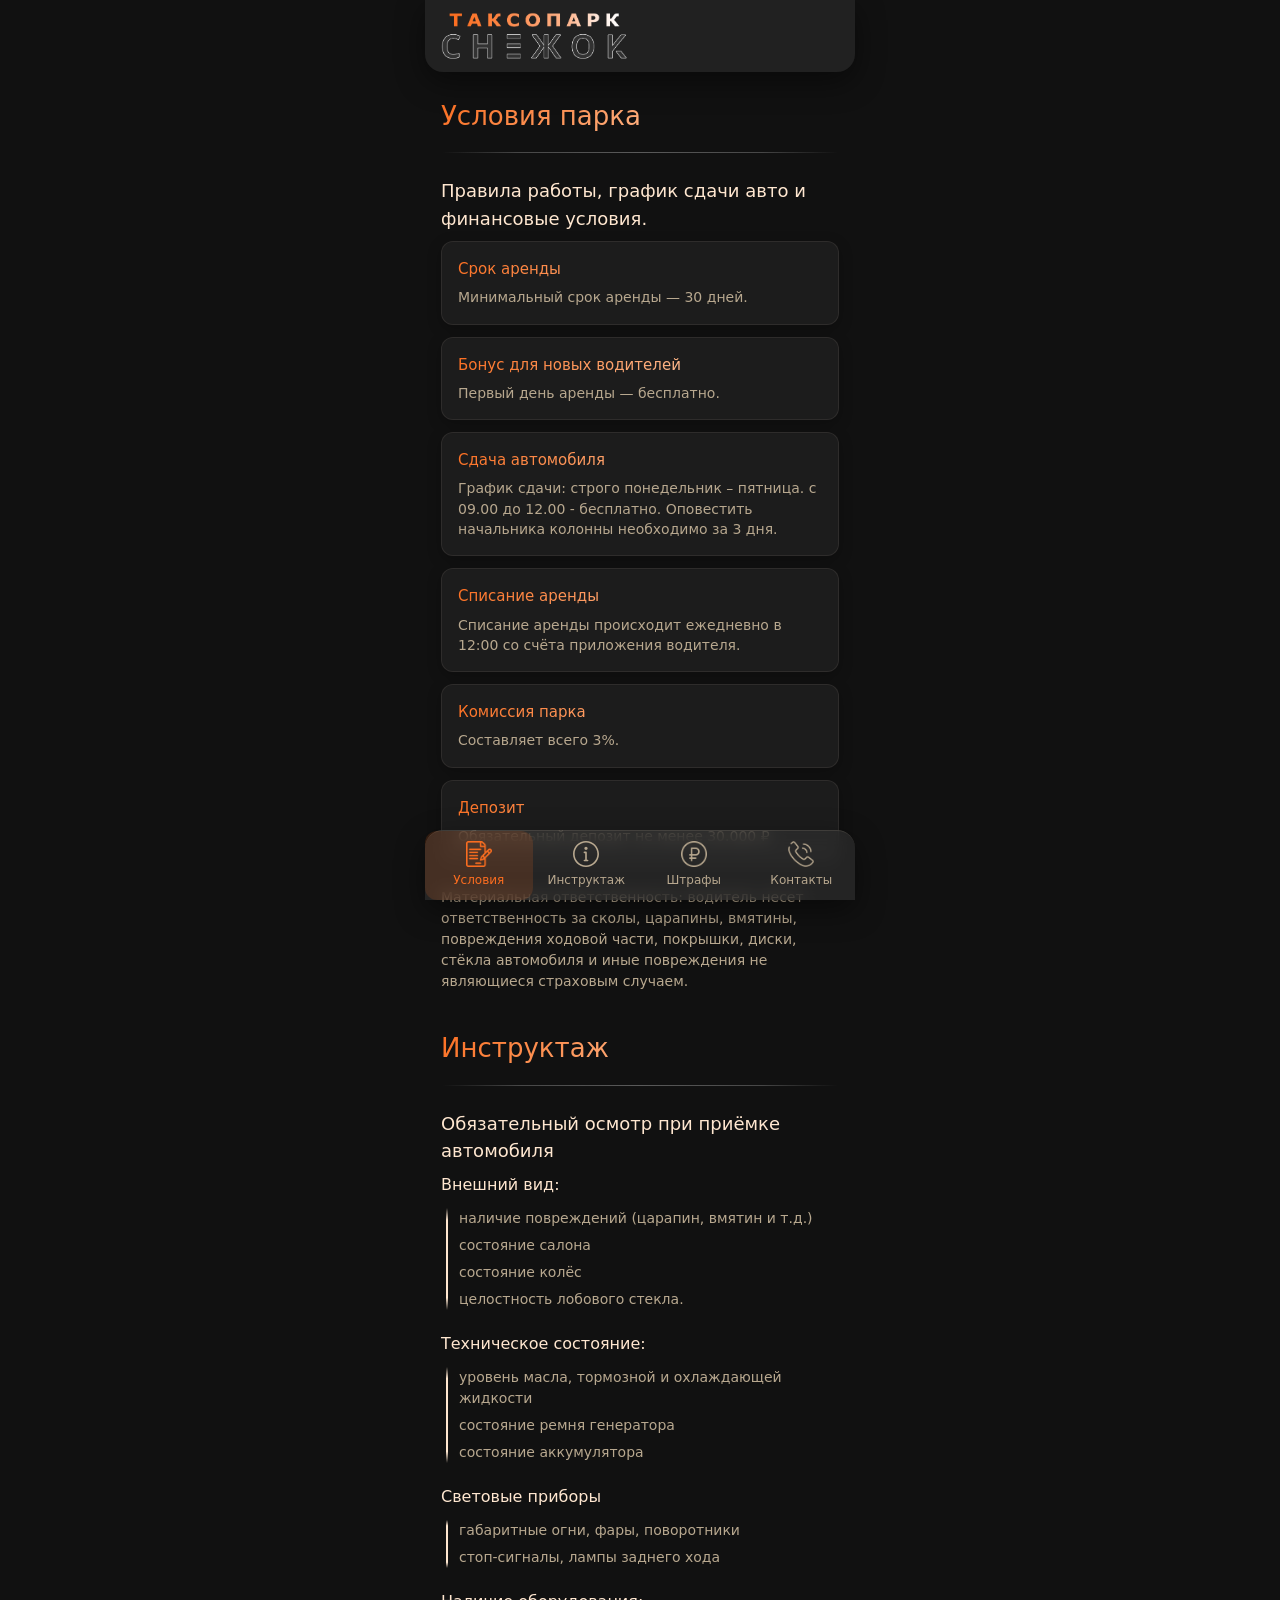
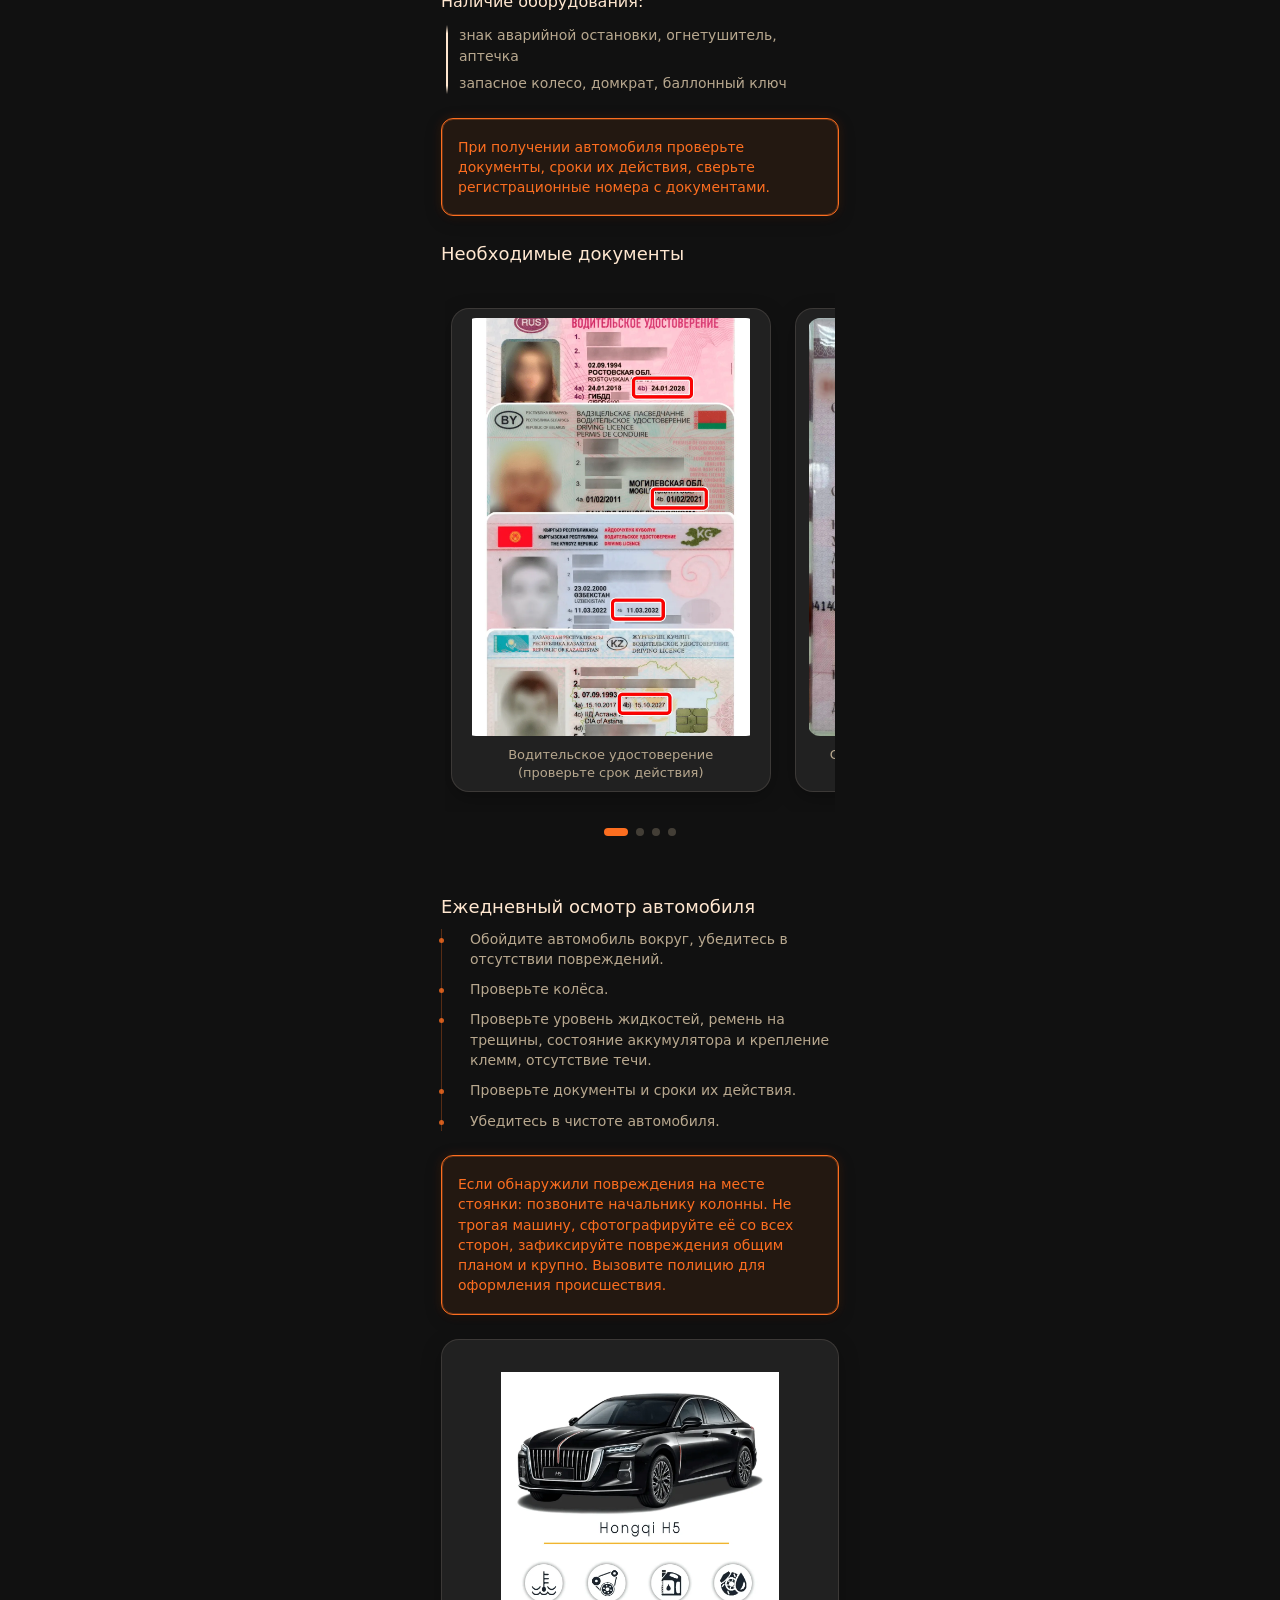
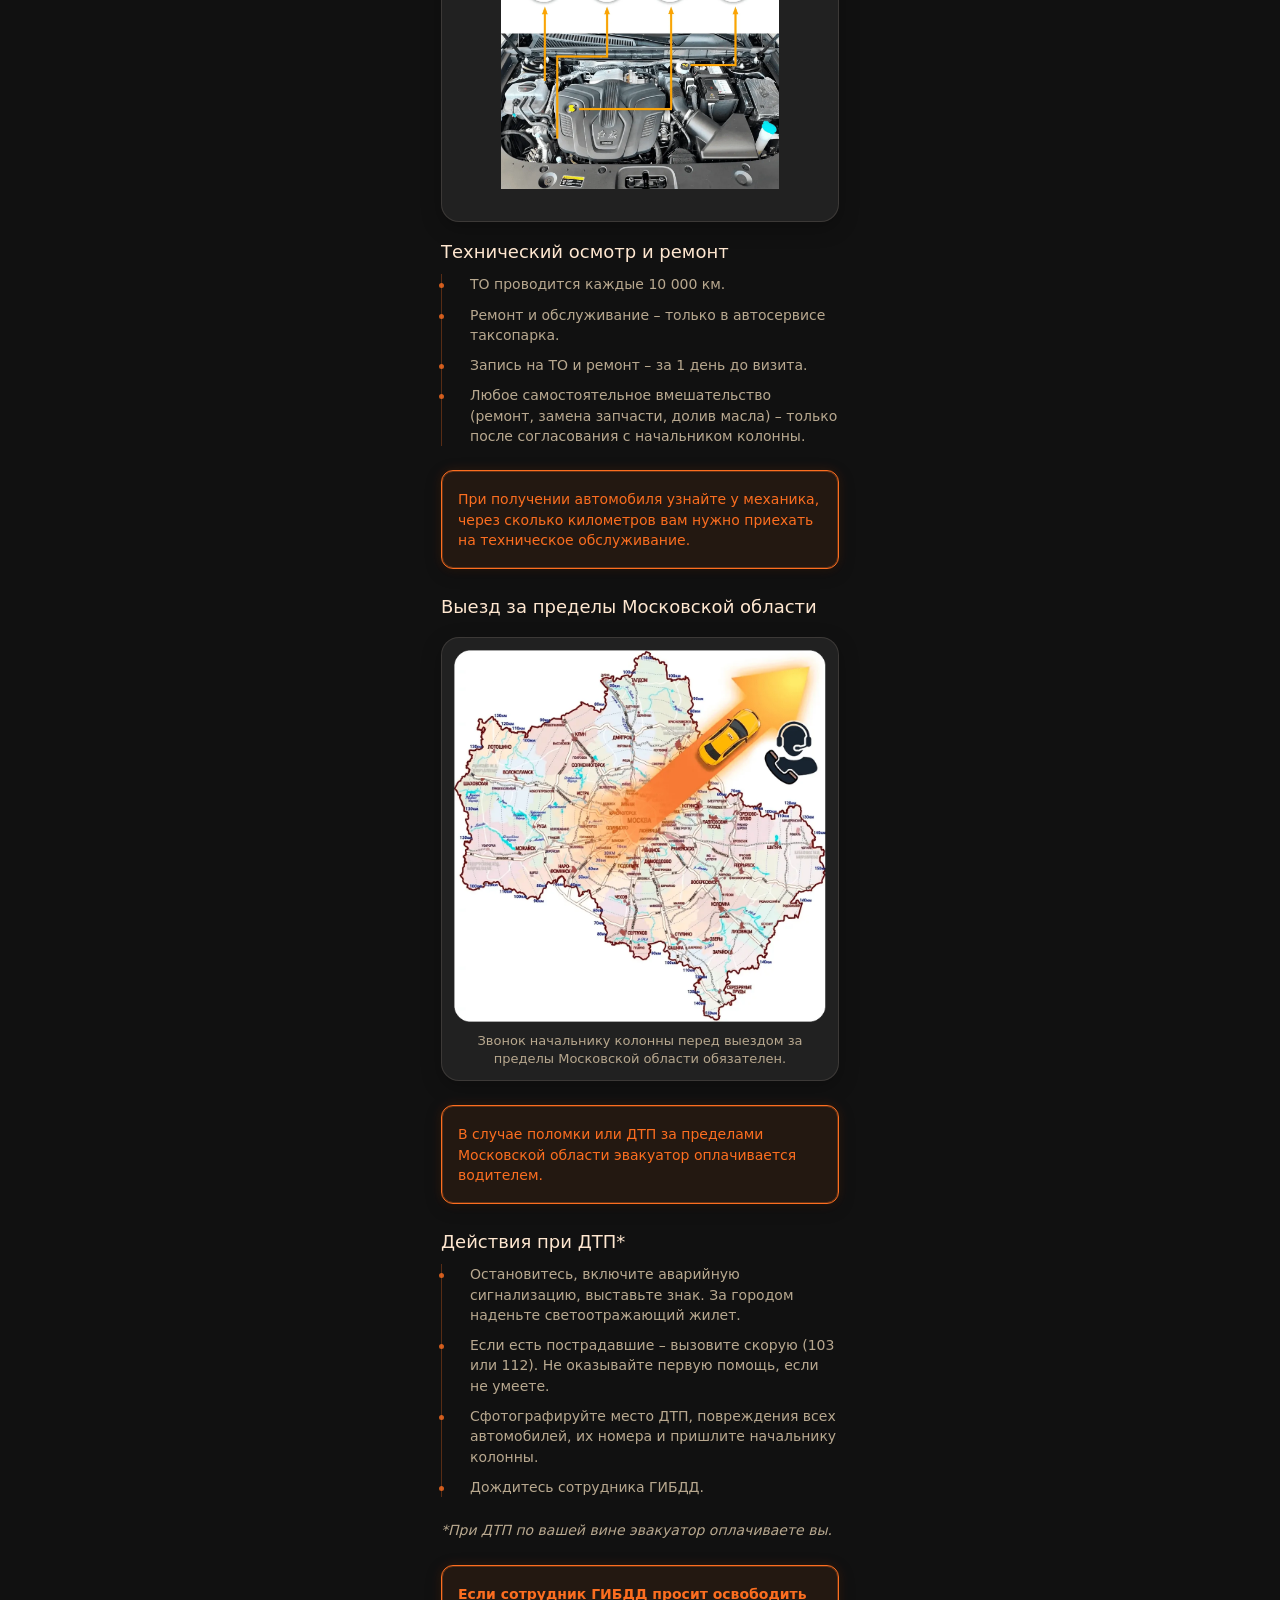
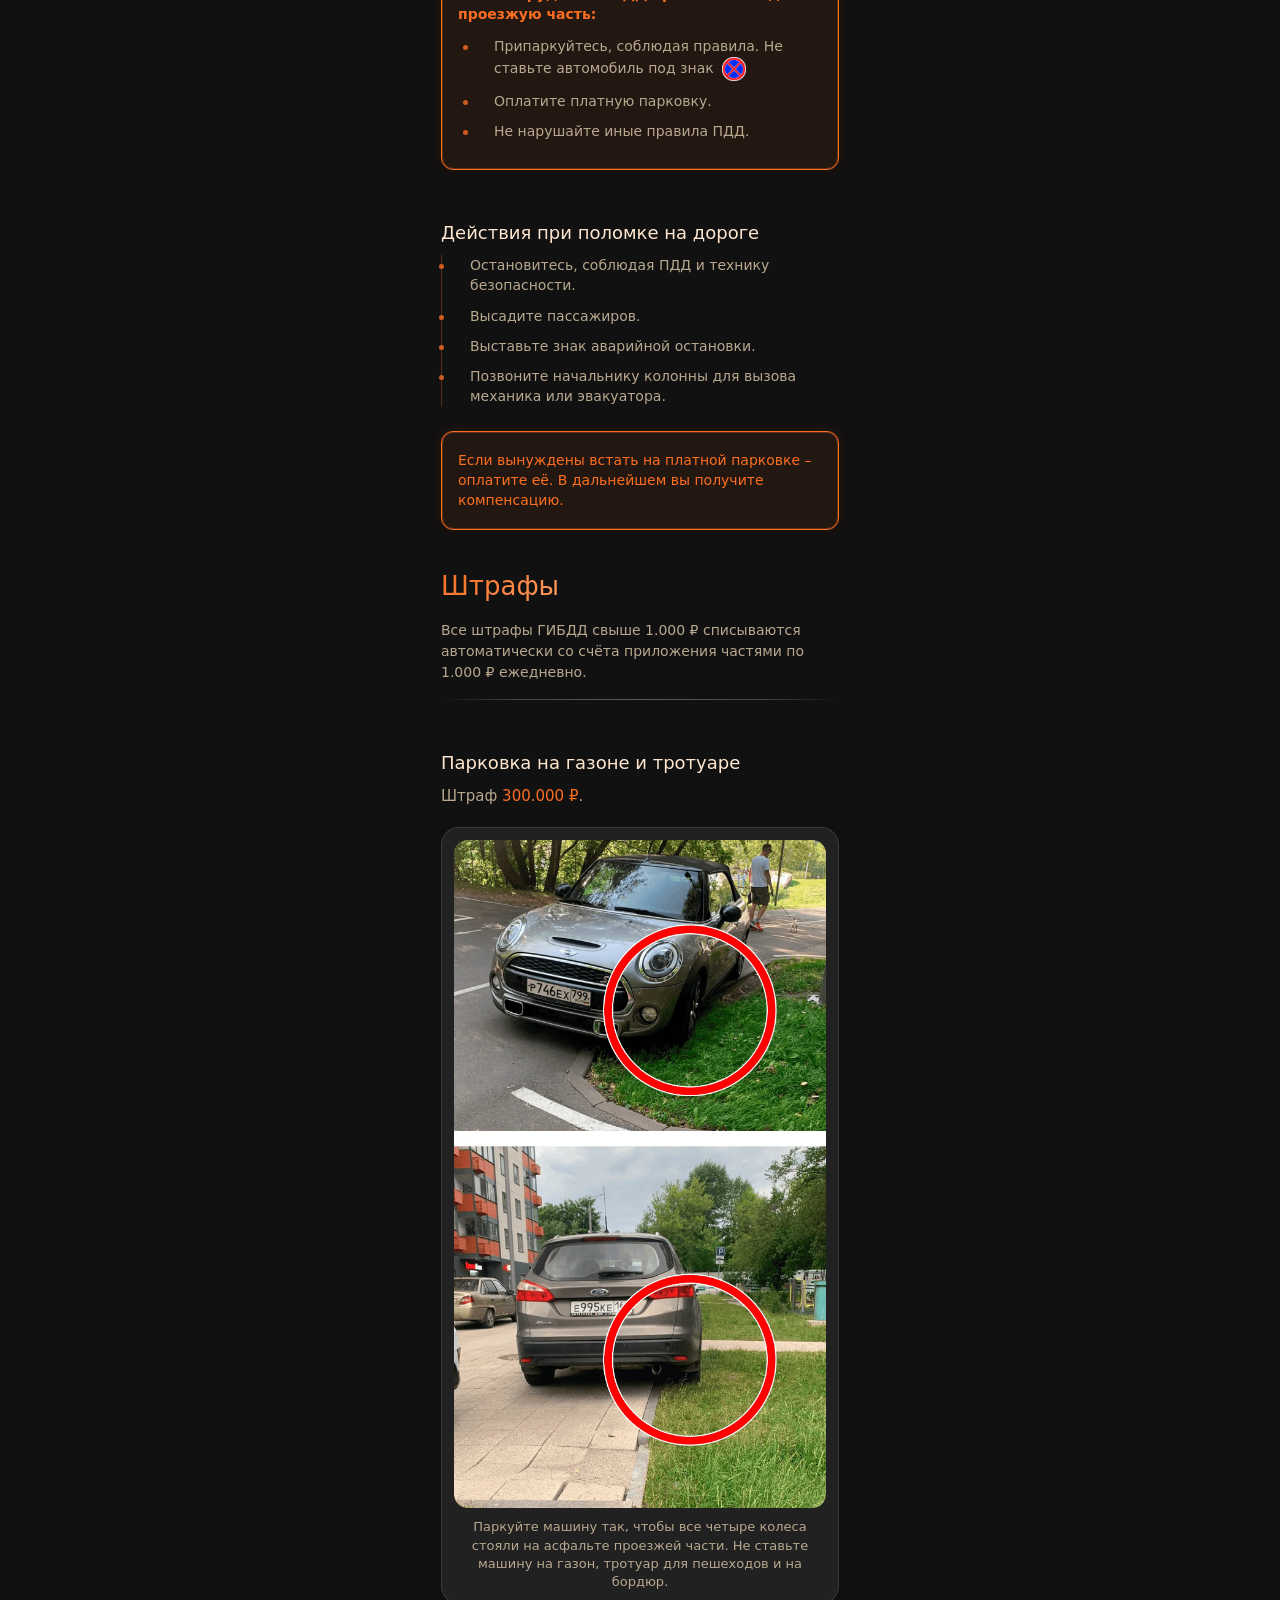
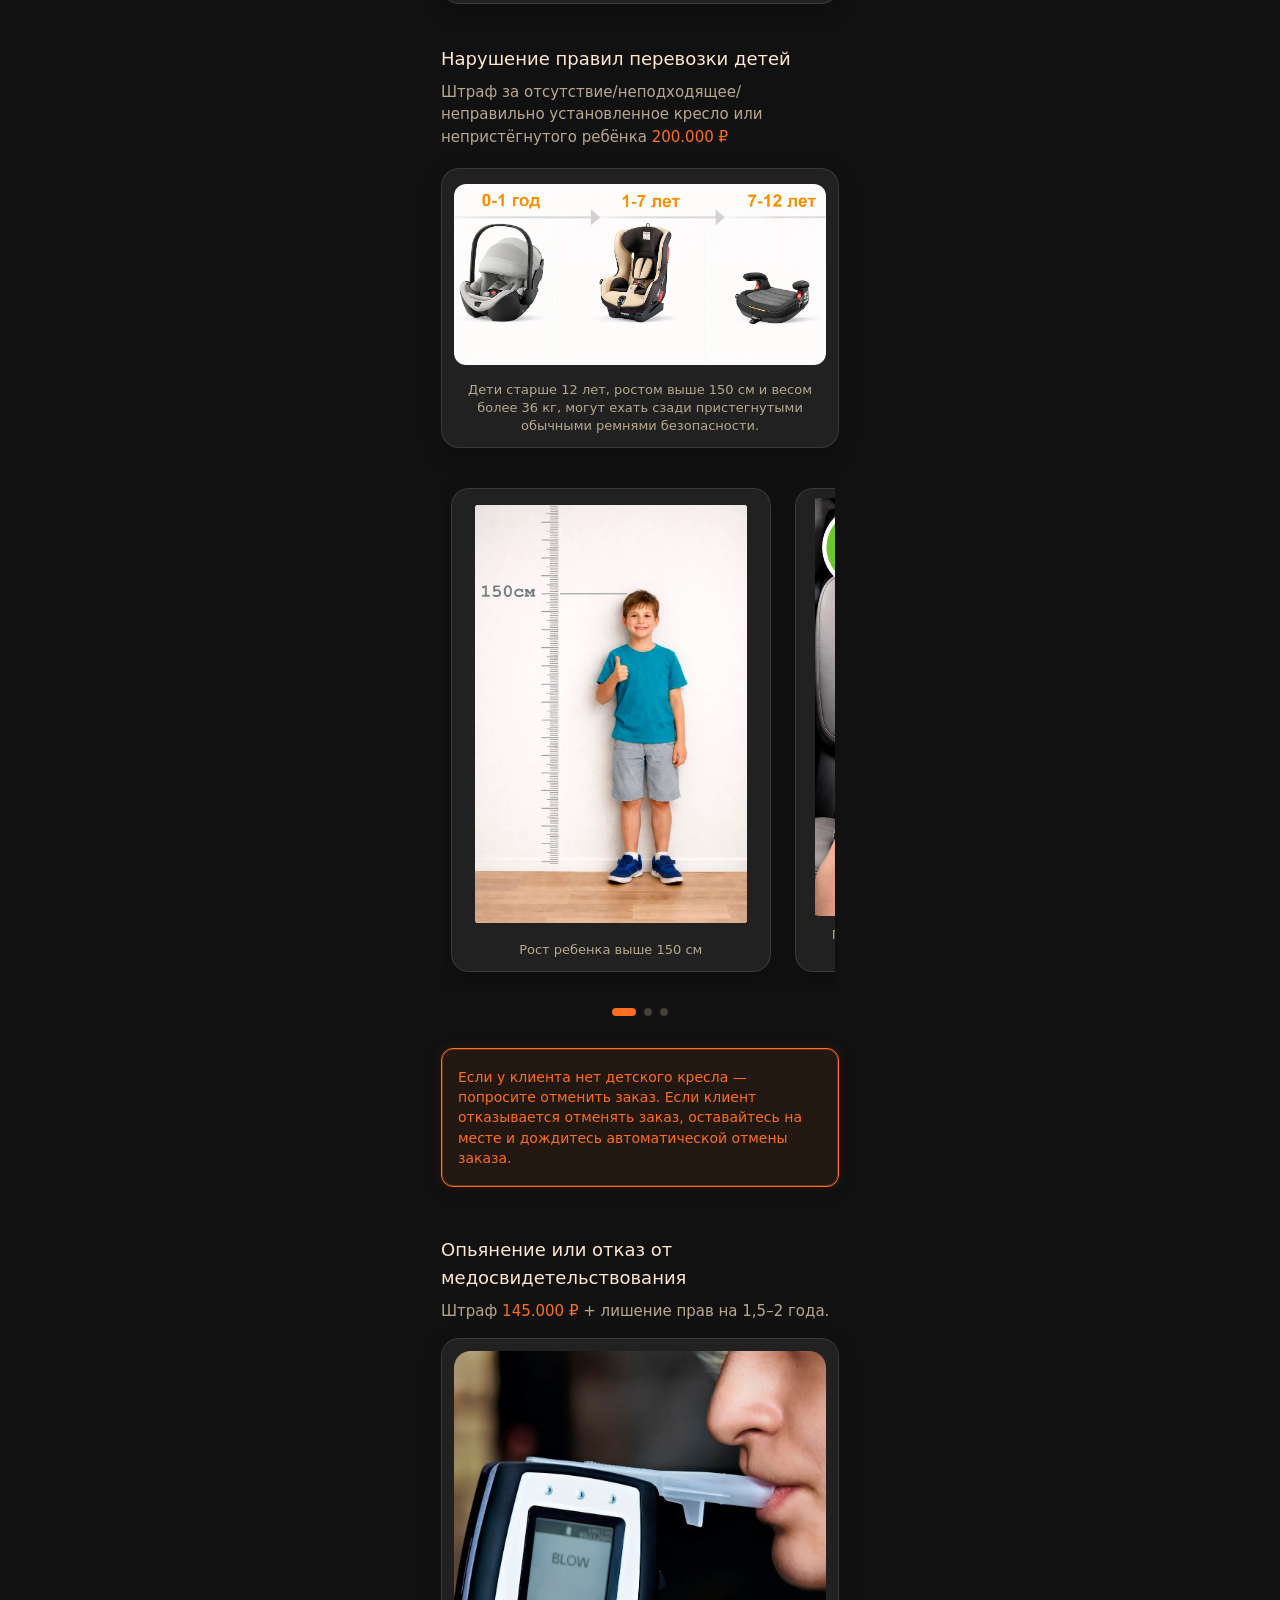
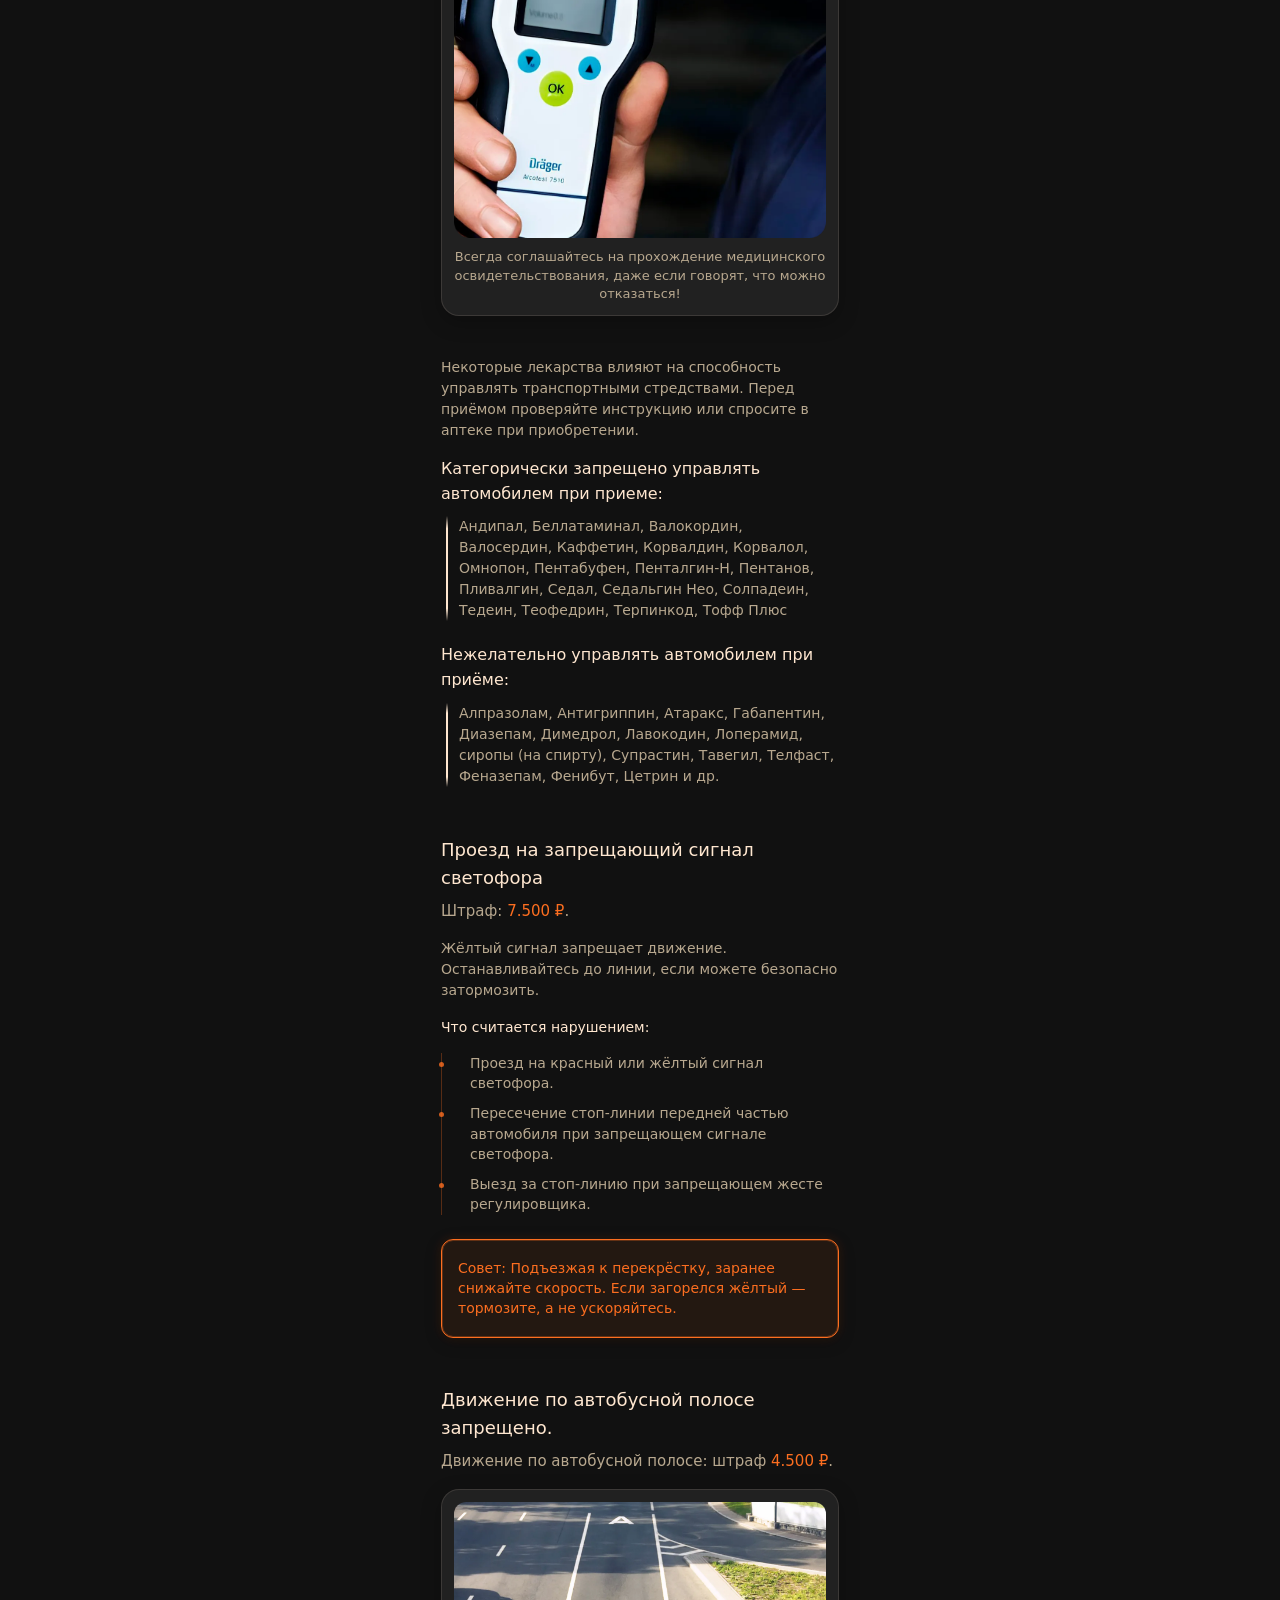
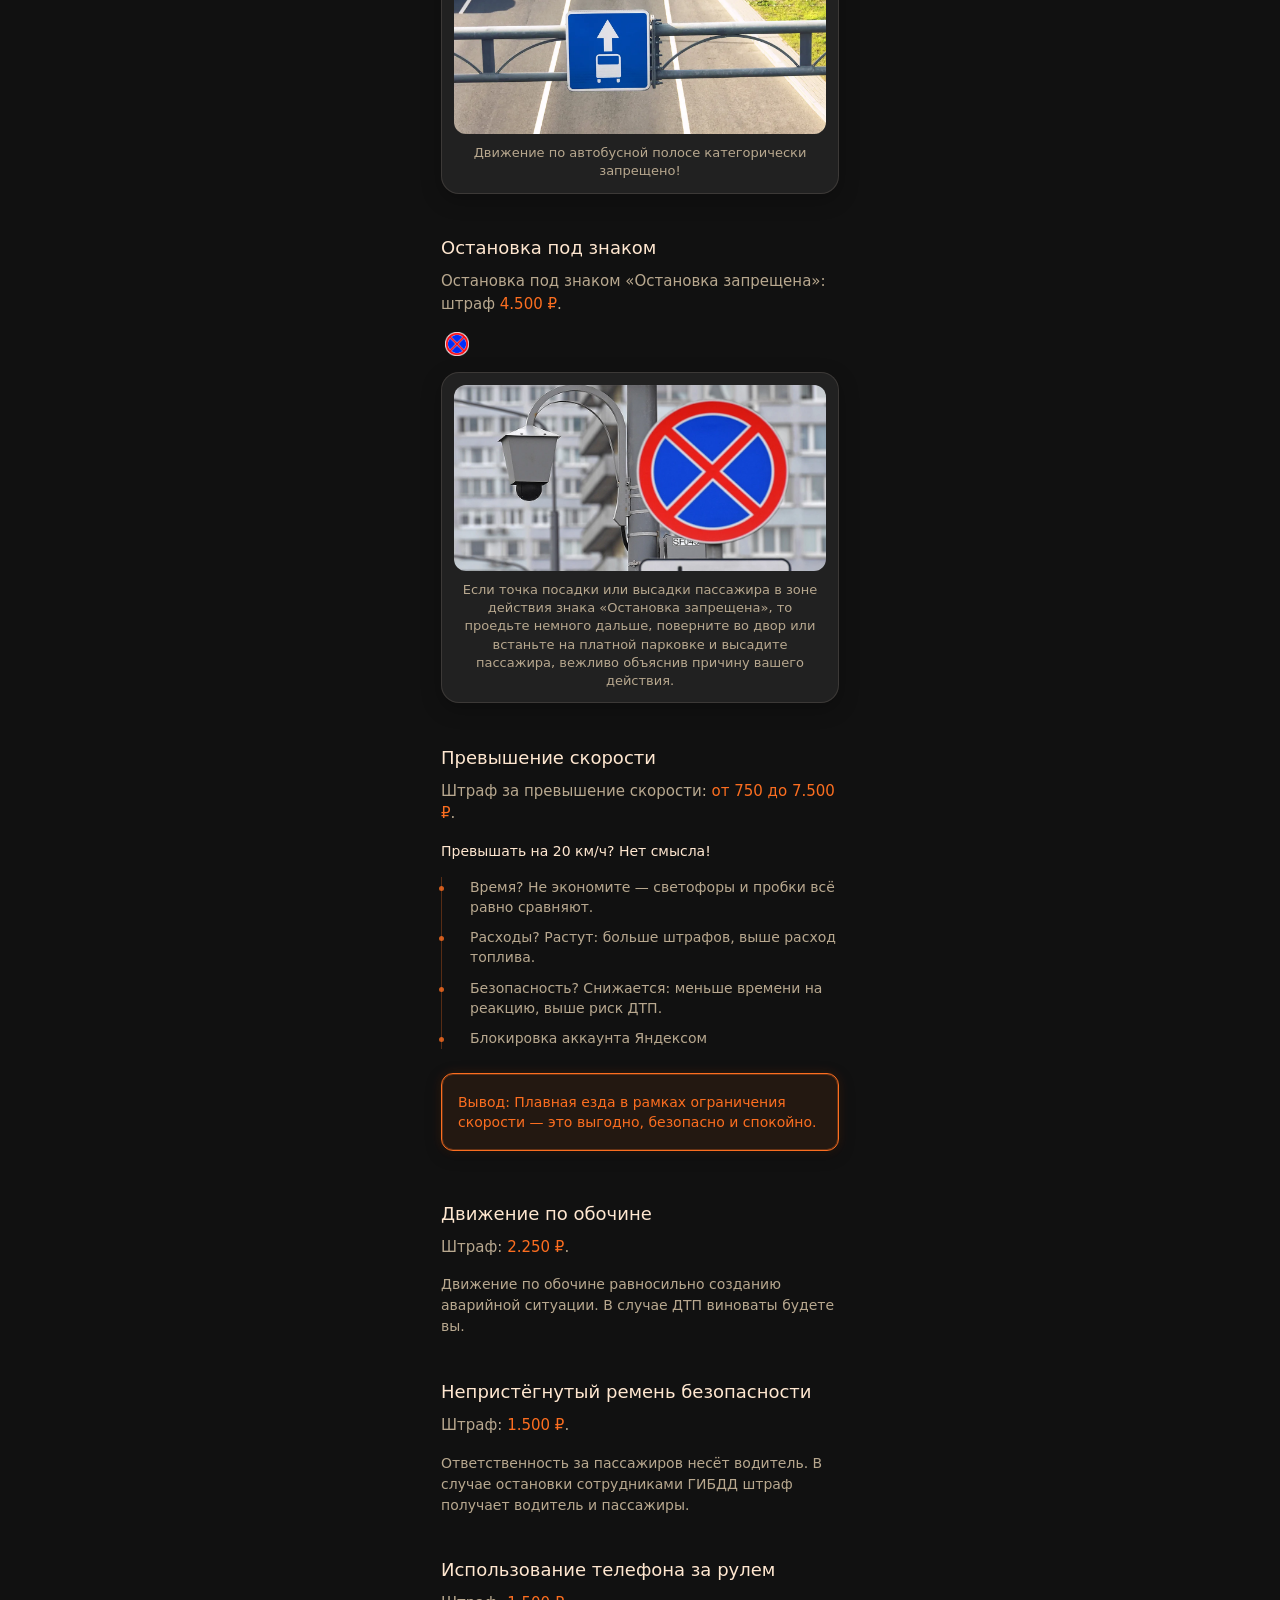
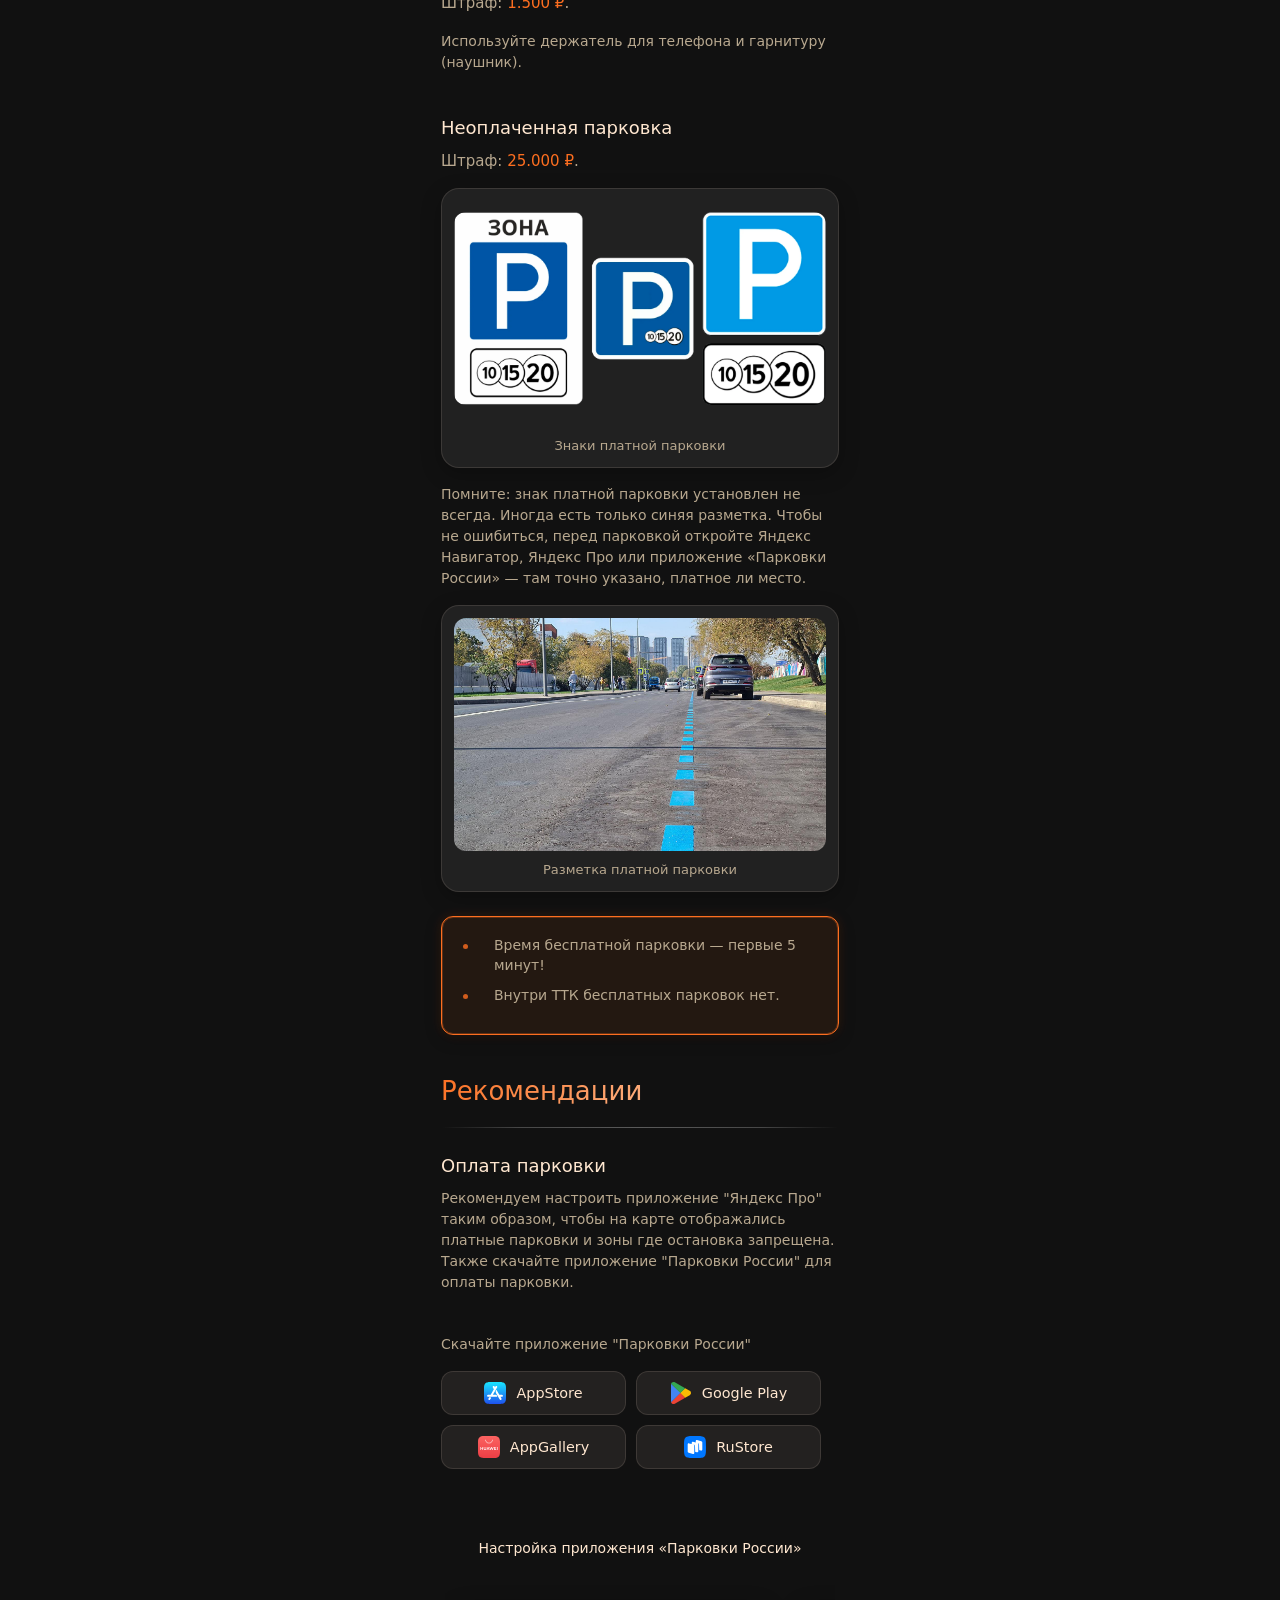
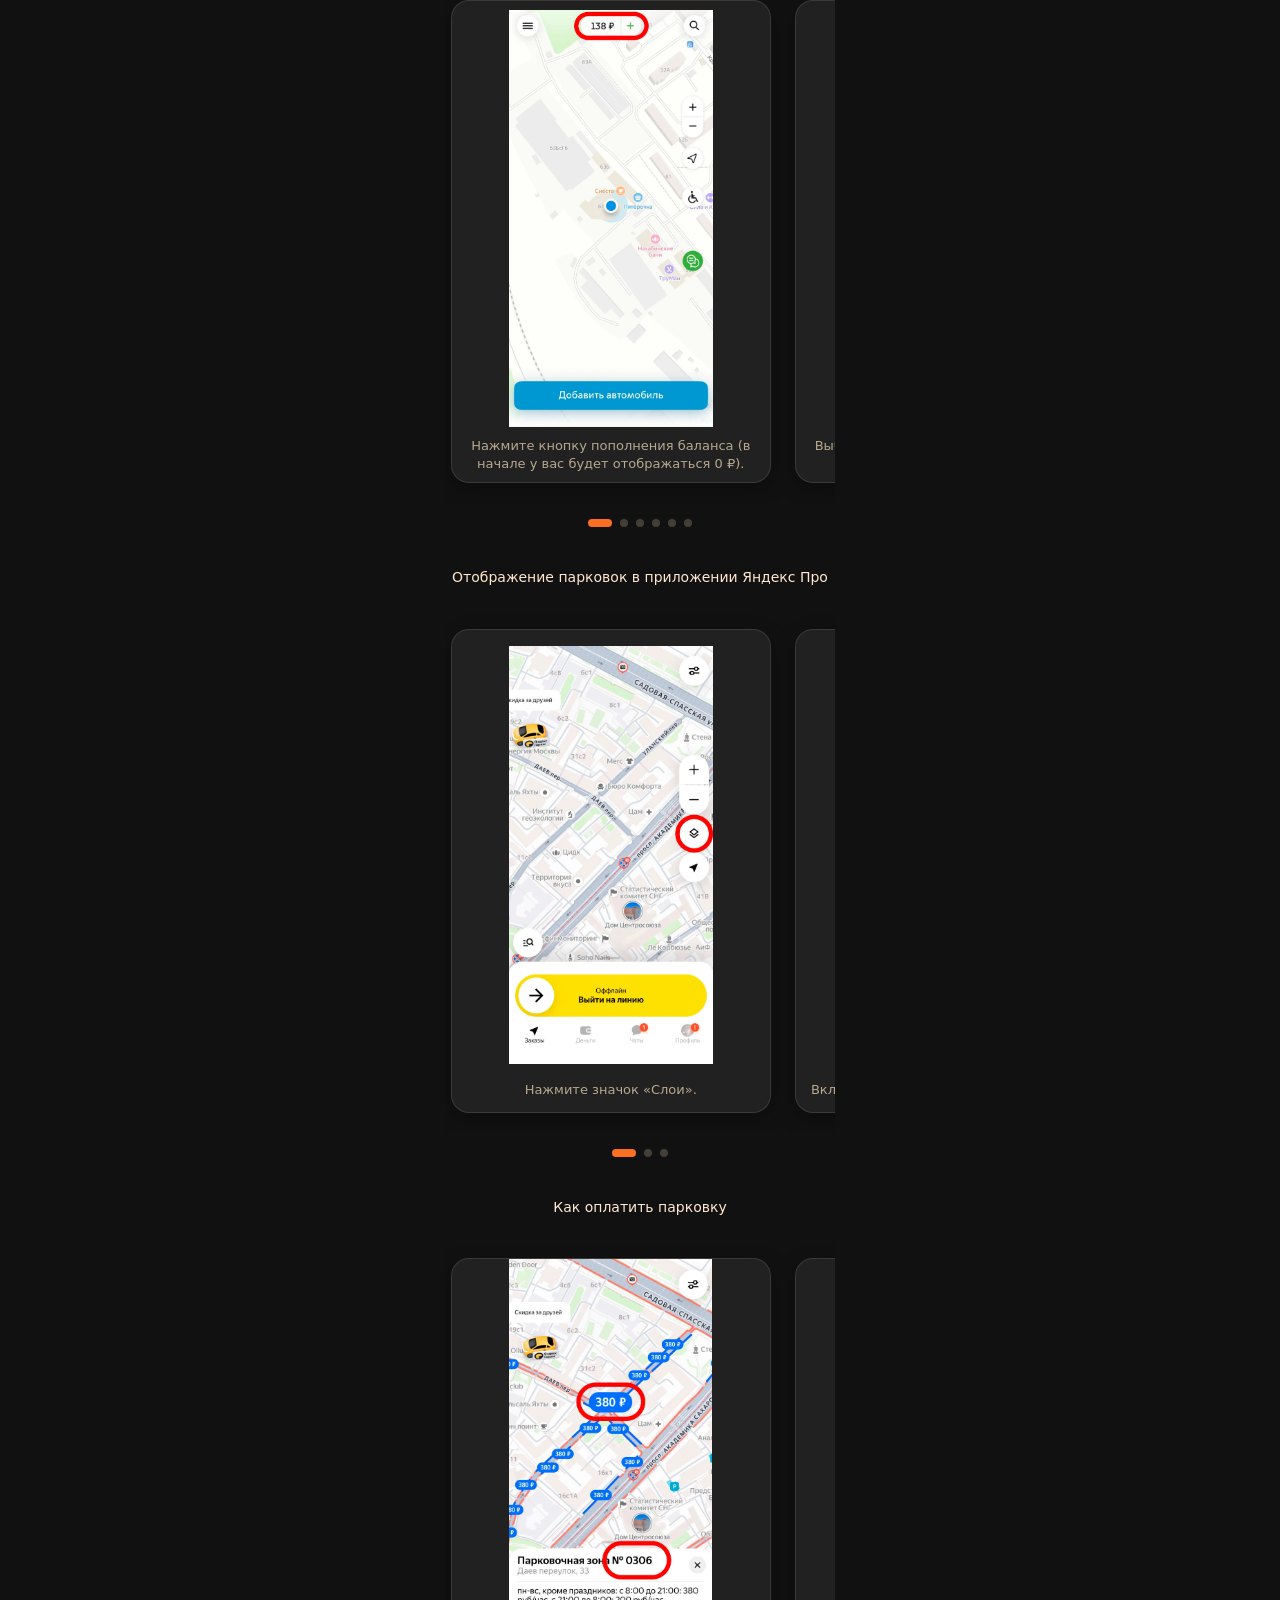
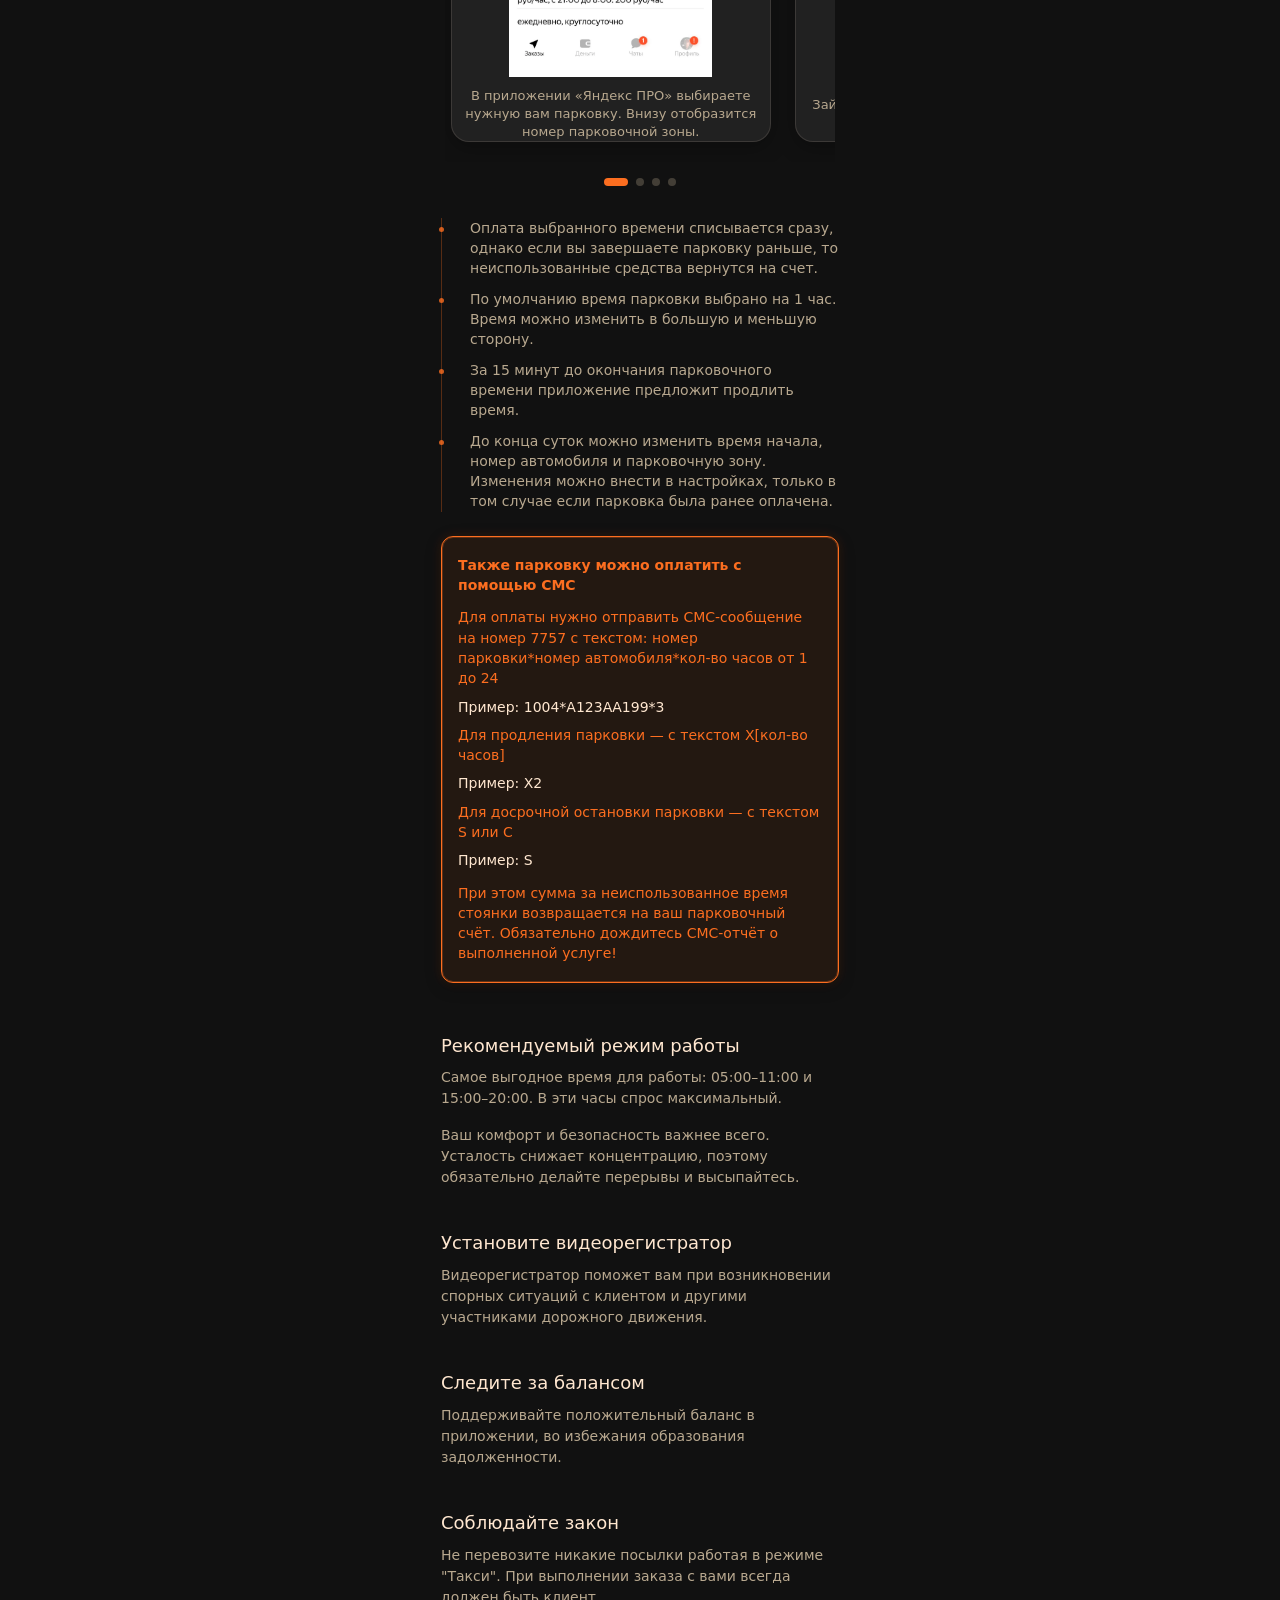
==== commit 180ed636: "Update buisnes.html" ====
--- a/buisnes.html
+++ b/buisnes.html
@@ -15,7 +15,7 @@
     <div class="header-inner">
       <div class="logo">
         <!-- Замени src на путь к своему SVG-логотипу -->
-        <img src="/logo/logo4.svg" alt="Логотип" class="logo-img" loading="lazy">
+        <img src="logo/logo4.svg" alt="Логотип" class="logo-img">
       </div>
     </div>
   </header>
@@ -31,7 +31,7 @@
       <ul class="info-list">
         <li class="list-item">
           <span class="item-title">Срок аренды</span>
-          <p class="item-desc">Минимальный срок аренды — 14 дней.</p>
+          <p class="item-desc">Минимальный срок аренды — 30 дней.</p>
         </li>
         <li class="list-item">
           <span class="item-title">Бонус для новых водителей</span>
@@ -39,7 +39,8 @@
         </li>
         <li class="list-item">
           <span class="item-title">Сдача автомобиля</span>
-          <p class="item-desc">График сдачи: понедельник – пятница. Оповестить начальника колонны
+          <p class="item-desc">График сдачи: строго понедельник – пятница. с 09.00 до 12.00 - бесплатно. Оповестить
+            начальника колонны
             необходимо за 3 дня.</p>
         </li>
         <li class="list-item">
@@ -57,7 +58,7 @@
           </p>
         </li>
       </ul>
-      <!-- Блок страховой информации -->
+      <!-- Блок страховой информации 
       <div class="insurance-block">
         <h3 class="sub-heading">Внутренняя страховка компании (КАСКО)</h3>
         <p class="cost-text">Стоимость: 100 ₽ в день.</p>
@@ -74,8 +75,9 @@
           <li>отсутствия документов об оформлении ДТП;</li>
           <li>если машина была неисправна, и вы знали об этом;</li>
           <li>использования авто в личных целях.</li>
-        </ul>
-
+        </ul> -->
+
+      <div>
         <p class="liability-text">Материальная ответственность: водитель несет ответственность за сколы,
           царапины, вмятины, повреждения ходовой части, покрышки, диски, стёкла автомобиля и иные повреждения не
           являющиеся страховым случаем.</p>
@@ -135,38 +137,38 @@
         <div class="carousel-track">
           <div class="carousel-slide">
             <div class="image-wrapper">
-              <img src="docs/dl.webp" alt="Водительское удостоверение" class="carousel-img" loading="lazy">
+              <img src="docs/dl.webp" alt="Водительское удостоверение" class="carousel-img">
               <p class="image-caption">Водительское удостоверение <br>(проверьте срок действия)</p>
             </div>
           </div>
           <div class="carousel-slide">
             <div class="image-wrapper">
-              <img src="docs/sts.webp" alt="Свидетельство о регистрации" class="carousel-img" loading="lazy">
+              <img src="docs/sts.webp" alt="Свидетельство о регистрации" class="carousel-img">
               <p class="image-caption">Свидетельство о регистрации (СТС) <br>(проверьте срок действия)
               </p>
             </div>
           </div>
           <div class="carousel-slide">
             <div class="image-wrapper">
-              <img src="docs/s.webp" alt="Страховой полис ОСАГО" class="carousel-img" loading="lazy">
+              <img src="docs/s.webp" alt="Страховой полис ОСАГО" class="carousel-img">
               <p class="image-caption">Страховой полис ОСАГО <br>(проверьте срок действия)</p>
             </div>
           </div>
           <div class="carousel-slide">
             <div class="image-wrapper">
-              <img src="docs/dc.webp" alt="Диагностическая карта" class="carousel-img" loading="lazy">
+              <img src="docs/dc.webp" alt="Диагностическая карта" class="carousel-img">
               <p class="image-caption">Диагностическая карта <br>(проверьте срок действия)</p>
             </div>
           </div>
           <!-- <div class="carousel-slide">
             <div class="image-wrapper">
-              <img src="docs/tc.webp" alt="Карточка фрахтовщика" class="carousel-img" loading="lazy">
+              <img src="docs/tc.webp" alt="Карточка фрахтовщика" class="carousel-img">
               <p class="image-caption">Карточка фрахтовщика</p>
             </div>
           </div>
           <div class="carousel-slide">
             <div class="image-wrapper">
-              <img src="docs/rl.webp" alt="Заполненный путевой лист" class="carousel-img" loading="lazy">
+              <img src="docs/rl.webp" alt="Заполненный путевой лист" class="carousel-img">
               <p class="image-caption">Заполненный путевой лист</p>
             </div>
           </div> -->
@@ -181,7 +183,7 @@
         </div>
       </div>
       <!-- <div class="image-wrapper">
-        <img src="docs/tc2.webp" alt="Сведения об ОСГОП" class="carousel-img" loading="lazy">
+        <img src="docs/tc2.webp" alt="Сведения об ОСГОП" class="carousel-img">
         <p class="image-caption">Сведения об ОСГОП указанны в данной графе</p>
       </div>
       <h3 class="sub-heading">Порядок получения путевого листа*</h3>
@@ -228,47 +230,47 @@
         <div class="carousel-track">
           <div class="carousel-slide">
             <div class="image-wrapper">
-              <img src="auto/granta.webp" alt="Granta" class="carousel-img" loading="lazy">
-            </div>
-          </div>
-          <div class="carousel-slide">
-            <div class="image-wrapper">
-              <img src="auto/polo.webp" alt="Polo" class="carousel-img" loading="lazy">
-            </div>
-          </div>
-          <div class="carousel-slide">
-            <div class="image-wrapper">
-              <img src="auto/rapid.webp" alt="Rapid" class="carousel-img" loading="lazy">
-            </div>
-          </div>
-          <div class="carousel-slide">
-            <div class="image-wrapper">
-              <img src="auto/jetta.webp" alt="Jetta" class="carousel-img" loading="lazy">
-            </div>
-          </div>
-          <div class="carousel-slide">
-            <div class="image-wrapper">
-              <img src="auto/moscvich.webp" alt="Moscvich" class="carousel-img" loading="lazy">
-            </div>
-          </div>
-          <div class="carousel-slide">
-            <div class="image-wrapper">
-              <img src="auto/kaiyi.webp" alt="Kaiyi" class="carousel-img" loading="lazy">
-            </div>
-          </div>
-          <div class="carousel-slide">
-            <div class="image-wrapper">
-              <img src="auto/jac.webp" alt="JAC" class="carousel-img" loading="lazy">
-            </div>
-          </div>
-          <div class="carousel-slide">
-            <div class="image-wrapper">
-              <img src="auto/baic.webp" alt="BAIC" class="carousel-img" loading="lazy">
+              <img src="auto/granta.webp" alt="Granta" class="carousel-img">
+            </div>
+          </div>
+          <div class="carousel-slide">
+            <div class="image-wrapper">
+              <img src="auto/polo.webp" alt="Polo" class="carousel-img">
+            </div>
+          </div>
+          <div class="carousel-slide">
+            <div class="image-wrapper">
+              <img src="auto/rapid.webp" alt="Rapid" class="carousel-img">
+            </div>
+          </div>
+          <div class="carousel-slide">
+            <div class="image-wrapper">
+              <img src="auto/jetta.webp" alt="Jetta" class="carousel-img">
+            </div>
+          </div>
+          <div class="carousel-slide">
+            <div class="image-wrapper">
+              <img src="auto/moscvich.webp" alt="Moscvich" class="carousel-img">
+            </div>
+          </div>
+          <div class="carousel-slide">
+            <div class="image-wrapper">
+              <img src="auto/kaiyi.webp" alt="Kaiyi" class="carousel-img">
+            </div>
+          </div>
+          <div class="carousel-slide">
+            <div class="image-wrapper">
+              <img src="auto/jac.webp" alt="JAC" class="carousel-img">
+            </div>
+          </div>
+          <div class="carousel-slide">
+            <div class="image-wrapper">
+              <img src="auto/baic.webp" alt="BAIC" class="carousel-img">
             </div>
           </div>
          <div class="carousel-slide">
             <div class="image-wrapper">
-              <img src="auto/h5.webp" alt="H5" class="carousel-img" loading="lazy">
+              <img src="auto/h5.webp" alt="H5" class="carousel-img">
             </div>
           </div>
         </div>
@@ -285,7 +287,7 @@
         </div>
       </div> -->
       <div class="image-wrapper">
-        <img src="auto/h5.webp" alt="H5" class="carousel-img" loading="lazy">
+        <img src="auto/h5.webp" alt="H5" class="carousel-img">
       </div>
       <h3 class="sub-heading">Технический осмотр и ремонт</h3>
       <ul class="minimal-list">
@@ -303,11 +305,10 @@
       <h3 class="sub-heading">Выезд за пределы Московской области</h3>
 
       <div class="image-wrapper" style="height: auto; min-height: 280px;">
-        <img src="get_out/out.webp" alt="Выезд за пределы МО" class="carousel-img" loading="lazy">
+        <img src="get_out/out.webp" alt="Выезд за пределы МО" class="carousel-img">
         <p class="image-caption">Звонок начальнику колонны перед выездом за пределы Московской области
           обязателен.</p>
       </div>
-
       <div class="alert-block alert-orange">
         <p class="alert-text">В случае поломки или ДТП за пределами Московской области эвакуатор
           оплачивается водителем.</p>
@@ -328,12 +329,12 @@
             ГИБДД просит освободить проезжую часть:</strong></p>
         <ul class="minimal-list" style="margin: 0; border-left: none; padding-left: 24px;">
           <li>Припаркуйтесь, соблюдая правила. Не ставьте автомобиль под знак <img src="signs/3_27.webp"
-              alt="Остановка запрещена" class="inline-icon" loading="lazy"></li>
+              alt="Остановка запрещена" class="inline-icon"></li>
           <li>Оплатите платную парковку.</li>
           <li>Не нарушайте иные правила ПДД.</li>
         </ul>
       </div>
-      <p class="list-intro">Условия для оформления европротокола*:</p>
+      <!-- <p class="list-intro">Условия для оформления европротокола*:</p>
       <ul class="minimal-list">
         <li>Начальник колонны одобрил европротокол;</li>
         <li>в ДТП только 2 ТС, нет пострадавших;</li>
@@ -342,7 +343,7 @@
         </li>
       </ul>
       <p class="note-text">*Европротокол – крайняя мера. Делайте всё возможное для оформления через
-        ГИБДД.</p>
+        ГИБДД.</p> -->
       <br>
       <h3 class="sub-heading">Действия при поломке на дороге</h3>
       <ul class="minimal-list">
@@ -351,7 +352,6 @@
         <li>Выставьте знак аварийной остановки.</li>
         <li>Позвоните начальнику колонны для вызова механика или эвакуатора.</li>
       </ul>
-
       <div class="alert-block alert-orange">
         <p class="alert-text">Если вынуждены встать на платной парковке – оплатите её. В дальнейшем вы
           получите компенсацию.</p>
@@ -367,7 +367,7 @@
       <p class="section-subtitle" style="margin-bottom: 16px;">Штраф <span class="price-text">30.000 ₽</span>.</p>
 
       <div class="image-wrapper" style="height: auto; min-height: 280px;">
-        <img src="fines/taxi_card.webp" alt="Карточка фрахтовщика" class="carousel-img" loading="lazy">
+        <img src="fines/taxi_card.webp" alt="Карточка фрахтовщика" class="carousel-img">
         <p class="image-caption">Образец правильного расположения</p>
       </div>
       <br>
@@ -375,16 +375,15 @@
       <p class="section-subtitle">Штраф <span class="price-text">50.000 ₽</span>.</p>
 
       <div class="image-wrapper" style="height: auto; min-height: 280px;">
-        <img src="fines/taxi_hat.webp" alt="Фонарь такси" class="carousel-img" loading="lazy">
+        <img src="fines/taxi_hat.webp" alt="Фонарь такси" class="carousel-img">
         <p class="image-caption">После работы снимайте фонарь и кладите на пол со стороны водителя. Так
           фонарь не украдут, а при выходе на линию вы не забудете его установить. Не стоит класть фонарь в багажник.</p>
       </div> -->
       <br>
       <h3 class="sub-heading">Парковка на газоне и тротуаре</h3>
       <p class="section-subtitle">Штраф <span class="price-text">300.000 ₽</span>.</p>
-
-      <div class="image-wrapper" style="height: auto; min-height: 280px;">
-        <img src="fines/grass.webp" alt="Парковка на газоне" class="carousel-img" loading="lazy">
+      <div class="image-wrapper" style="height: auto; min-height: 280px;">
+        <img src="fines/grass.webp" alt="Парковка на газоне" class="carousel-img">
         <p class="image-caption">Паркуйте машину так, чтобы все четыре колеса стояли на асфальте
           проезжей части. Не ставьте машину на газон, тротуар для пешеходов и на бордюр.</p>
       </div>
@@ -392,9 +391,8 @@
       <h3 class="sub-heading">Нарушение правил перевозки детей</h3>
       <p class="section-subtitle">Штраф за отсутствие/неподходящее/неправильно установленное кресло или непристёгнутого
         ребёнка <span class="price-text">200.000 ₽</span></p>
-
-      <div class="image-wrapper" style="height: auto; min-height: 280px;">
-        <img src="fines/child_chair.webp" alt="Детское кресло" class="carousel-img" loading="lazy">
+      <div class="image-wrapper" style="height: auto; min-height: 280px;">
+        <img src="fines/child_chair.webp" alt="Детское кресло" class="carousel-img">
         <p class="image-caption">Дети старше 12 лет, ростом выше 150 см и весом более 36 кг, могут ехать
           сзади пристегнутыми обычными ремнями безопасности.</p>
       </div>
@@ -402,19 +400,19 @@
         <div class="carousel-track">
           <div class="carousel-slide">
             <div class="image-wrapper">
-              <img src="fines/boy.webp" alt="Рост ребенка" class="carousel-img" loading="lazy">
+              <img src="fines/boy.webp" alt="Рост ребенка" class="carousel-img">
               <p class="image-caption">Рост ребенка выше 150 см</p>
             </div>
           </div>
           <div class="carousel-slide">
             <div class="image-wrapper">
-              <img src="fines/good.webp" alt="Правильно" class="carousel-img" loading="lazy">
+              <img src="fines/good.webp" alt="Правильно" class="carousel-img">
               <p class="image-caption text-green">Правильно. Ремень проходит через плечо.</p>
             </div>
           </div>
           <div class="carousel-slide">
             <div class="image-wrapper">
-              <img src="fines/not_good.webp" alt="Неправильно" class="carousel-img" loading="lazy">
+              <img src="fines/not_good.webp" alt="Неправильно" class="carousel-img">
               <p class="image-caption text-orange">Неправильно. Ремень проходит через шею.</p>
             </div>
           </div>
@@ -433,17 +431,14 @@
       <h3 class="sub-heading">Опьянение или отказ от медосвидетельствования</h3>
       <p class="section-subtitle" style="margin-bottom: 16px;">Штраф <span class="price-text">145.000 ₽</span> + лишение
         прав на 1,5–2 года.</p>
-
-      <div class="image-wrapper" style="height: auto; min-height: 280px;">
-        <img src="fines/alko.webp" alt="Алко" class="carousel-img" loading="lazy">
+      <div class="image-wrapper" style="height: auto; min-height: 280px;">
+        <img src="fines/alko.webp" alt="Алко" class="carousel-img">
         <p class="image-caption">Всегда соглашайтесь на прохождение медицинского освидетельствования,
           даже если говорят, что можно отказаться!</p>
       </div>
       <br>
-
       <p class="desc-text">Некоторые лекарства влияют на способность управлять транспортными
         стредствами. Перед приёмом проверяйте инструкцию или спросите в аптеке при приобретении.</p>
-
       <ul class="checklist-main">
         <li class="checklist-group">
           <span class="main-item-title">Категорически запрещено управлять автомобилем при приеме:</span>
@@ -464,17 +459,14 @@
       <br>
       <h3 class="sub-heading">Проезд на запрещающий сигнал светофора</h3>
       <p class="section-subtitle" style="margin-bottom: 16px;">Штраф: <span class="price-text">7.500 ₽</span>.</p>
-
       <p class="desc-text">Жёлтый сигнал запрещает движение. Останавливайтесь до линии, если можете
         безопасно затормозить.</p>
-
       <p class="list-intro">Что считается нарушением:</p>
       <ul class="minimal-list">
         <li>Проезд на красный или жёлтый сигнал светофора.</li>
         <li>Пересечение стоп-линии передней частью автомобиля при запрещающем сигнале светофора.</li>
         <li>Выезд за стоп-линию при запрещающем жесте регулировщика.</li>
       </ul>
-
       <div class="alert-block alert-orange">
         <p class="alert-text">Совет: Подъезжая к перекрёстку, заранее снижайте скорость. Если загорелся
           жёлтый — тормозите, а не ускоряйтесь.</p>
@@ -484,9 +476,8 @@
       <p class="section-subtitle" style="margin-bottom: 16px;">Движение по автобусной полосе: штраф
         <span class="price-text">4.500 ₽</span>.
       </p>
-
-      <div class="image-wrapper" style="height: auto; min-height: 280px;">
-        <img src="fines/bus_line.webp" alt="Автобусная полоса" class="carousel-img" loading="lazy">
+      <div class="image-wrapper" style="height: auto; min-height: 280px;">
+        <img src="fines/bus_line.webp" alt="Автобусная полоса" class="carousel-img">
         <p class="image-caption">Движение по автобусной полосе категорически запрещено!</p>
       </div>
       <br>
@@ -494,10 +485,9 @@
       <p class="section-subtitle" style="margin-bottom: 16px;">Остановка под знаком «Остановка запрещена»: штраф <span
           class="price-text">4.500 ₽</span>.</p>
       <img src="signs/3_27.webp" alt="Остановка запрещена" class="inline-icon"
-        style="display:inline-block; vertical-align:middle;" loading="lazy">
-
-      <div class="image-wrapper" style="height: auto; min-height: 280px;">
-        <img src="fines/folkon.webp" alt="Флакон" class="carousel-img" loading="lazy">
+        style="display:inline-block; vertical-align:middle;">
+      <div class="image-wrapper" style="height: auto; min-height: 280px;">
+        <img src="fines/folkon.webp" alt="Флакон" class="carousel-img">
         <p class="image-caption">Если точка посадки или высадки пассажира в зоне действия знака
           «Остановка запрещена», то проедьте немного дальше, поверните во двор или встаньте на платной парковке и
           высадите пассажира, вежливо объяснив причину вашего действия.</p>
@@ -506,7 +496,6 @@
       <h3 class="sub-heading">Превышение скорости</h3>
       <p class="section-subtitle" style="margin-bottom: 16px;">Штраф за превышение скорости: <span class="price-text">от
           750 до 7.500 ₽</span>.</p>
-
       <p class="list-intro">Превышать на 20 км/ч? Нет смысла!</p>
       <ul class="minimal-list">
         <li>Время? Не экономите — светофоры и пробки всё равно сравняют.</li>
@@ -514,7 +503,6 @@
         <li>Безопасность? Снижается: меньше времени на реакцию, выше риск ДТП.</li>
         <li>Блокировка аккаунта Яндексом</li>
       </ul>
-
       <div class="alert-block alert-orange">
         <p class="alert-text">Вывод: Плавная езда в рамках ограничения скорости — это выгодно, безопасно
           и спокойно.</p>
@@ -536,21 +524,17 @@
       <br>
       <h3 class="sub-heading">Неоплаченная парковка</h3>
       <p class="section-subtitle" style="margin-bottom: 16px;">Штраф: <span class="price-text">25.000 ₽</span>.</p>
-
-      <div class="image-wrapper" style="height: auto; min-height: 280px;">
-        <img src="fines/toll_park.webp" alt="Знаки платной парковки" class="carousel-img" loading="lazy">
+      <div class="image-wrapper" style="height: auto; min-height: 280px;">
+        <img src="fines/toll_park.webp" alt="Знаки платной парковки" class="carousel-img">
         <p class="image-caption">Знаки платной парковки</p>
       </div>
-
       <p class="desc-text">Помните: знак платной парковки установлен не всегда. Иногда есть только синяя
         разметка. Чтобы не ошибиться, перед парковкой откройте Яндекс Навигатор, Яндекс Про или приложение «Парковки
         России» — там точно указано, платное ли место.</p>
-
-      <div class="image-wrapper" style="height: auto; min-height: 280px;">
-        <img src="fines/blue.jpeg" alt="Разметка платной парковки" class="carousel-img" loading="lazy">
+      <div class="image-wrapper" style="height: auto; min-height: 280px;">
+        <img src="fines/blue.jpeg" alt="Разметка платной парковки" class="carousel-img">
         <p class="image-caption">Разметка платной парковки</p>
       </div>
-
       <div class="alert-block alert-orange">
         <ul class="minimal-list" style="margin: 0; padding-left: 24px; border-left: none;">
           <li>Время бесплатной парковки — первые 5 минут!</li>
@@ -568,69 +552,67 @@
         оплаты парковки.</p>
       <br>
       <p class="desc-text">Скачайте приложение "Парковки России"</p>
-
       <div class="app-download-buttons">
         <a href="https://apps.apple.com/bm/app/парковки-россии/id1434426876" class="download-btn" target="_blank"
           rel="noopener">
-          <img src="logo/appstore.svg" alt="AppStore" class="store-icon" loading="lazy">
+          <img src="logo/appstore.svg" alt="AppStore" class="store-icon">
           <span>AppStore</span>
         </a>
         <a href="https://play.google.com/store/apps/details?id=ru.mosparking.appnew" class="download-btn"
           target="_blank" rel="noopener">
-          <img src="logo/playmarket.svg" alt="Google Play" class="store-icon" loading="lazy">
+          <img src="logo/playmarket.svg" alt="Google Play" class="store-icon">
           <span>Google Play</span>
         </a>
         <a href="https://appgallery.huawei.com/#/app/C101992459?appId=C101992459&source=appshare&subsource=C101992459"
           class="download-btn" target="_blank" rel="noopener">
-          <img src="logo/appgallery.svg" alt="AppGallery" class="store-icon" loading="lazy">
+          <img src="logo/appgallery.svg" alt="AppGallery" class="store-icon">
           <span>AppGallery</span>
         </a>
         <a href="https://apps.rustore.ru/app/ru.mosparking.appnew" class="download-btn" target="_blank" rel="noopener">
-          <img src="logo/rustore.svg" alt="RuStore" class="store-icon" loading="lazy">
+          <img src="logo/rustore.svg" alt="RuStore" class="store-icon">
           <span>RuStore</span>
         </a>
       </div>
       <br>
       <p class="list-intro" style="text-align: center; margin: 24px 0 4px;">Настройка приложения
         «Парковки России»</p>
-
       <div class="carousel" id="carousel-parking-instruction">
         <div class="carousel-track">
           <div class="carousel-slide">
             <div class="image-wrapper">
-              <img src="instruction/4.webp" alt="Шаг 1" class="carousel-img" loading="lazy">
+              <img src="instruction/4.webp" alt="Шаг 1" class="carousel-img">
               <p class="image-caption">Нажмите кнопку пополнения баланса (в начале у вас будет
                 отображаться 0 ₽).</p>
             </div>
           </div>
           <div class="carousel-slide">
             <div class="image-wrapper">
-              <img src="instruction/5.webp" alt="Шаг 2" class="carousel-img" loading="lazy">
+              <img src="instruction/5.webp" alt="Шаг 2" class="carousel-img">
               <p class="image-caption">Выберите сумму пополнения и нажмите кнопку пополнения.</p>
             </div>
           </div>
           <div class="carousel-slide">
             <div class="image-wrapper">
-              <img src="instruction/6.webp" alt="Шаг 3" class="carousel-img" loading="lazy">
+              <img src="instruction/6.webp" alt="Шаг 3" class="carousel-img">
               <p class="image-caption">Выберите способ оплаты (СБП, Банковская карта или списание с
                 номера телефона).</p>
             </div>
           </div>
           <div class="carousel-slide">
             <div class="image-wrapper">
-              <img src="instruction/7.webp" alt="Шаг 4" class="carousel-img" loading="lazy">
+              <img src="instruction/7.webp" alt="Шаг 4" class="carousel-img">
               <p class="image-caption">Нажмите кнопку «Добавить автомобиль».</p>
             </div>
           </div>
           <div class="carousel-slide">
             <div class="image-wrapper">
-              <img src="instruction/8.webp" alt="Шаг 5" class="carousel-img" loading="lazy">
+              <img src="instruction/8.webp" alt="Шаг 5" class="carousel-img">
               <p class="image-caption">Введите номер автомобиля. Используйте русские буквы.</p>
             </div>
           </div>
           <div class="carousel-slide">
             <div class="image-wrapper">
-              <img src="instruction/9.webp" alt="Шаг 6" class="carousel-img" loading="lazy">
+              <img src="instruction/9.webp" alt="Шаг 6" class="carousel-img">
               <p class="image-caption">Нажмите кнопку «Готово».</p>
             </div>
           </div>
@@ -646,24 +628,23 @@
       </div>
       <p class="list-intro" style="text-align: center; margin: 40px 0 12px;">Отображение парковок в
         приложении Яндекс Про</p>
-
       <div class="carousel" id="carousel-yandex-layers">
         <div class="carousel-track">
           <div class="carousel-slide">
             <div class="image-wrapper">
-              <img src="instruction/1.webp" alt="Шаг 1" class="carousel-img" loading="lazy">
+              <img src="instruction/1.webp" alt="Шаг 1" class="carousel-img">
               <p class="image-caption">Нажмите значок «Слои».</p>
             </div>
           </div>
           <div class="carousel-slide">
             <div class="image-wrapper">
-              <img src="instruction/2.webp" alt="Шаг 2" class="carousel-img" loading="lazy">
+              <img src="instruction/2.webp" alt="Шаг 2" class="carousel-img">
               <p class="image-caption">Включите режим отображения парковок.</p>
             </div>
           </div>
           <div class="carousel-slide">
             <div class="image-wrapper">
-              <img src="instruction/3.webp" alt="Шаг 3" class="carousel-img" loading="lazy">
+              <img src="instruction/3.webp" alt="Шаг 3" class="carousel-img">
               <p class="image-caption">На карте появятся зоны платной парковки и места, где остановка
                 запрещена.</p>
             </div>
@@ -676,33 +657,32 @@
         </div>
       </div>
       <p class="list-intro" style="text-align: center; margin: 40px 0 12px;">Как оплатить парковку</p>
-
       <div class="carousel" id="carousel-parking-payment">
         <div class="carousel-track">
           <div class="carousel-slide">
             <div class="image-wrapper">
-              <img src="instruction/10.webp" alt="Шаг 1" class="carousel-img" loading="lazy">
+              <img src="instruction/10.webp" alt="Шаг 1" class="carousel-img">
               <p class="image-caption">В приложении «Яндекс ПРО» выбираете нужную вам парковку. Внизу
                 отобразится номер парковочной зоны.</p>
             </div>
           </div>
           <div class="carousel-slide">
             <div class="image-wrapper">
-              <img src="instruction/11.webp" alt="Шаг 2" class="carousel-img" loading="lazy">
+              <img src="instruction/11.webp" alt="Шаг 2" class="carousel-img">
               <p class="image-caption">Зайти в приложение «Парковки России», нажать поиск вверху или
                 внизу.</p>
             </div>
           </div>
           <div class="carousel-slide">
             <div class="image-wrapper">
-              <img src="instruction/12.webp" alt="Шаг 3" class="carousel-img" loading="lazy">
+              <img src="instruction/12.webp" alt="Шаг 3" class="carousel-img">
               <p class="image-caption">В поиске написать номер парковочной зоны, которая показана в
                 приложении «Яндекс ПРО».</p>
             </div>
           </div>
           <div class="carousel-slide">
             <div class="image-wrapper">
-              <img src="instruction/13.webp" alt="Шаг 4" class="carousel-img" loading="lazy">
+              <img src="instruction/13.webp" alt="Шаг 4" class="carousel-img">
               <p class="image-caption">Нажать «Припарковать».</p>
             </div>
           </div>
@@ -714,7 +694,6 @@
           <span class="dot" data-index="3"></span>
         </div>
       </div>
-
       <ul class="minimal-list">
         <li>Оплата выбранного времени списывается сразу, однако если вы завершаете парковку раньше, то
           неиспользованные средства вернутся на счет.</li>
@@ -761,44 +740,46 @@
         часто скрываются незаконные схемы. Полиция и службы безопасности отслеживают подозрительные действия.</p>
       <p class="desc-text">Откажитесь, сообщите диспетчеру. Работайте законно!</p>
       <br>
-<h3 class="sub-heading">Другие рекомендации</h3>
-<p class="desc-text">С другими правилами и рекомендациями можно ознакомиться в базе знаний Яндекса <a href="https://pro.yandex.ru/ru-ru/novosibirsk/knowledge-base/taxi/quality-standards/standarts-premium?section=нестандартные-ситуации" target="_blank" rel="noopener" style="color: var(--color-accent); text-decoration: none; border-bottom: 1px dashed var(--color-accent);">«Нажмите тут»</a></p>
+      <h3 class="sub-heading">Другие рекомендации</h3>
+      <p class="desc-text">С другими правилами и рекомендациями можно ознакомиться в базе знаний Яндекса <a
+          href="https://pro.yandex.ru/ru-ru/novosibirsk/knowledge-base/taxi/quality-standards/standarts-premium?section=нестандартные-ситуации"
+          target="_blank" rel="noopener"
+          style="color: var(--color-accent); text-decoration: none; border-bottom: 1px dashed var(--color-accent);">«Нажмите
+          тут»</a></p>
     </section>
     <section id="contacts" class="info-section">
       <h2 class="section-title">Контакты</h2>
       <div class="fade-divider"></div>
-
       <!--ПЕРВАЯ КАРУСЕЛЬ КОНТАКТОВ-->
       <h3 class="sub-heading">Адрес таксопарка Волоколамское</h3>
       <p class="desc-text" style="margin-bottom: 20px;">г. Москва, Волоколамское ш., д. 142, стр. 1
       </p>
-
       <a href="https://yandex.ru/maps/?text=г.+Москва,+Волоколамское+ш.,+д.+142,+стр.+1" class="route-btn"
         target="_blank" rel="noopener">Построить маршрут</a>
       <h3 class="sub-heading" style="margin-top: 24px;">По всем вопросам:</h3>
-          <!-- Карточка 6: Александр -->
-          <div class="carousel-slide">
-            <div class="contact-card">
-              <div class="card-header">
-                <img src="flags/ru.svg" alt="Флаг" class="contact-flag" loading="lazy">
-                <div class="card-info">
-                  <div class="card-name">Александр</div>
-                  <a href="tel:+79250088543" class="card-phone-link">+7-925-008-85-43</a>
-                  <div class="card-dayoff">Вс — выходной</div>
-                </div>
-              </div>
-              <div class="card-actions">
-                <a href="tel:+79250088543" class="icon-btn" aria-label="Позвонить"><span class="contact-icon"
-                    style="--icon-url: url('icon/phone.svg');"></span></a>
-                <a href="https://wa.me/79250088543" target="_blank" class="icon-btn" aria-label="WhatsApp">
-                  <img src="icon/whatsapp.svg" alt="WhatsApp" class="contact-icon-img" loading="lazy">
-                </a>
-                <a href="tg://resolve?phone=+79250088543" target="_blank" class="icon-btn" aria-label="Telegram">
-                  <img src="icon/tg.svg" alt="Telegram" class="contact-icon-img" loading="lazy">
-                </a>
-              </div>
-            </div>
-          </div>
+      <!-- Карточка 6: Александр -->
+      <div class="carousel-slide">
+        <div class="contact-card">
+          <div class="card-header">
+            <img src="flags/ru.svg" alt="Флаг" class="contact-flag">
+            <div class="card-info">
+              <div class="card-name">Александр</div>
+              <a href="tel:+79250088543" class="card-phone-link">+7-925-008-85-43</a>
+              <div class="card-dayoff">Вс — выходной</div>
+            </div>
+          </div>
+          <div class="card-actions">
+            <a href="tel:+79250088543" class="icon-btn" aria-label="Позвонить"><span class="contact-icon"
+                style="--icon-url: url('icon/phone.svg');"></span></a>
+            <a href="https://wa.me/79250088543" target="_blank" class="icon-btn" aria-label="WhatsApp">
+              <img src="icon/whatsapp.svg" alt="WhatsApp" class="contact-icon-img">
+            </a>
+            <a href="tg://resolve?phone=+79250088543" target="_blank" class="icon-btn" aria-label="Telegram">
+              <img src="icon/tg.svg" alt="Telegram" class="contact-icon-img">
+            </a>
+          </div>
+        </div>
+      </div>
       <br>
       <!--ВТОРАЯ КАРУСЕЛЬ КОНАТКТОВ-->
       <h3 class="sub-heading">Адрес сервиса</h3>
@@ -807,12 +788,6 @@
 
       <a href="https://yandex.ru/maps/?text=Московская+область+Нахабино+Красноармейская+61Б" class="route-btn"
         target="_blank" rel="noopener">Построить маршрут</a>
-
-
-
-
-
-
     </section>
   </main>
 
@@ -839,4 +814,4 @@
   <script src="script.js"></script>
 </body>
 
-</html>+</html>
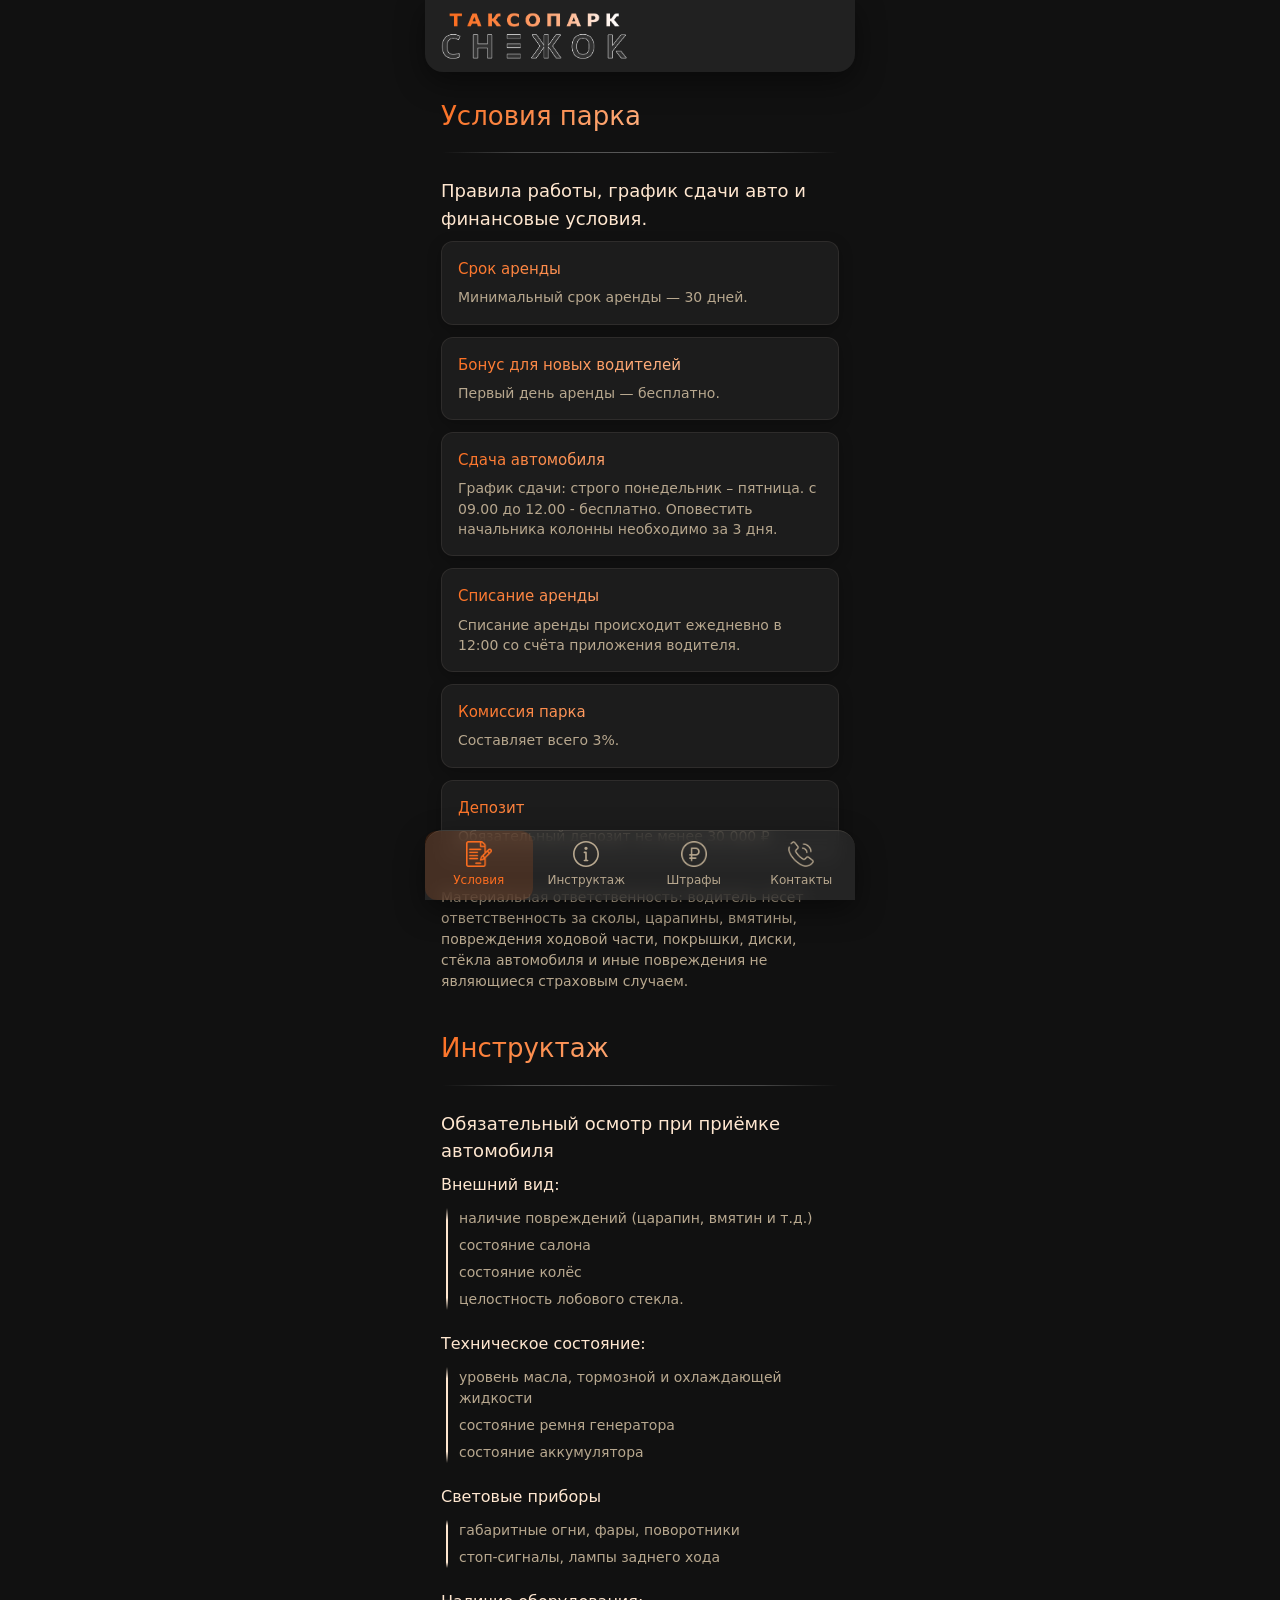
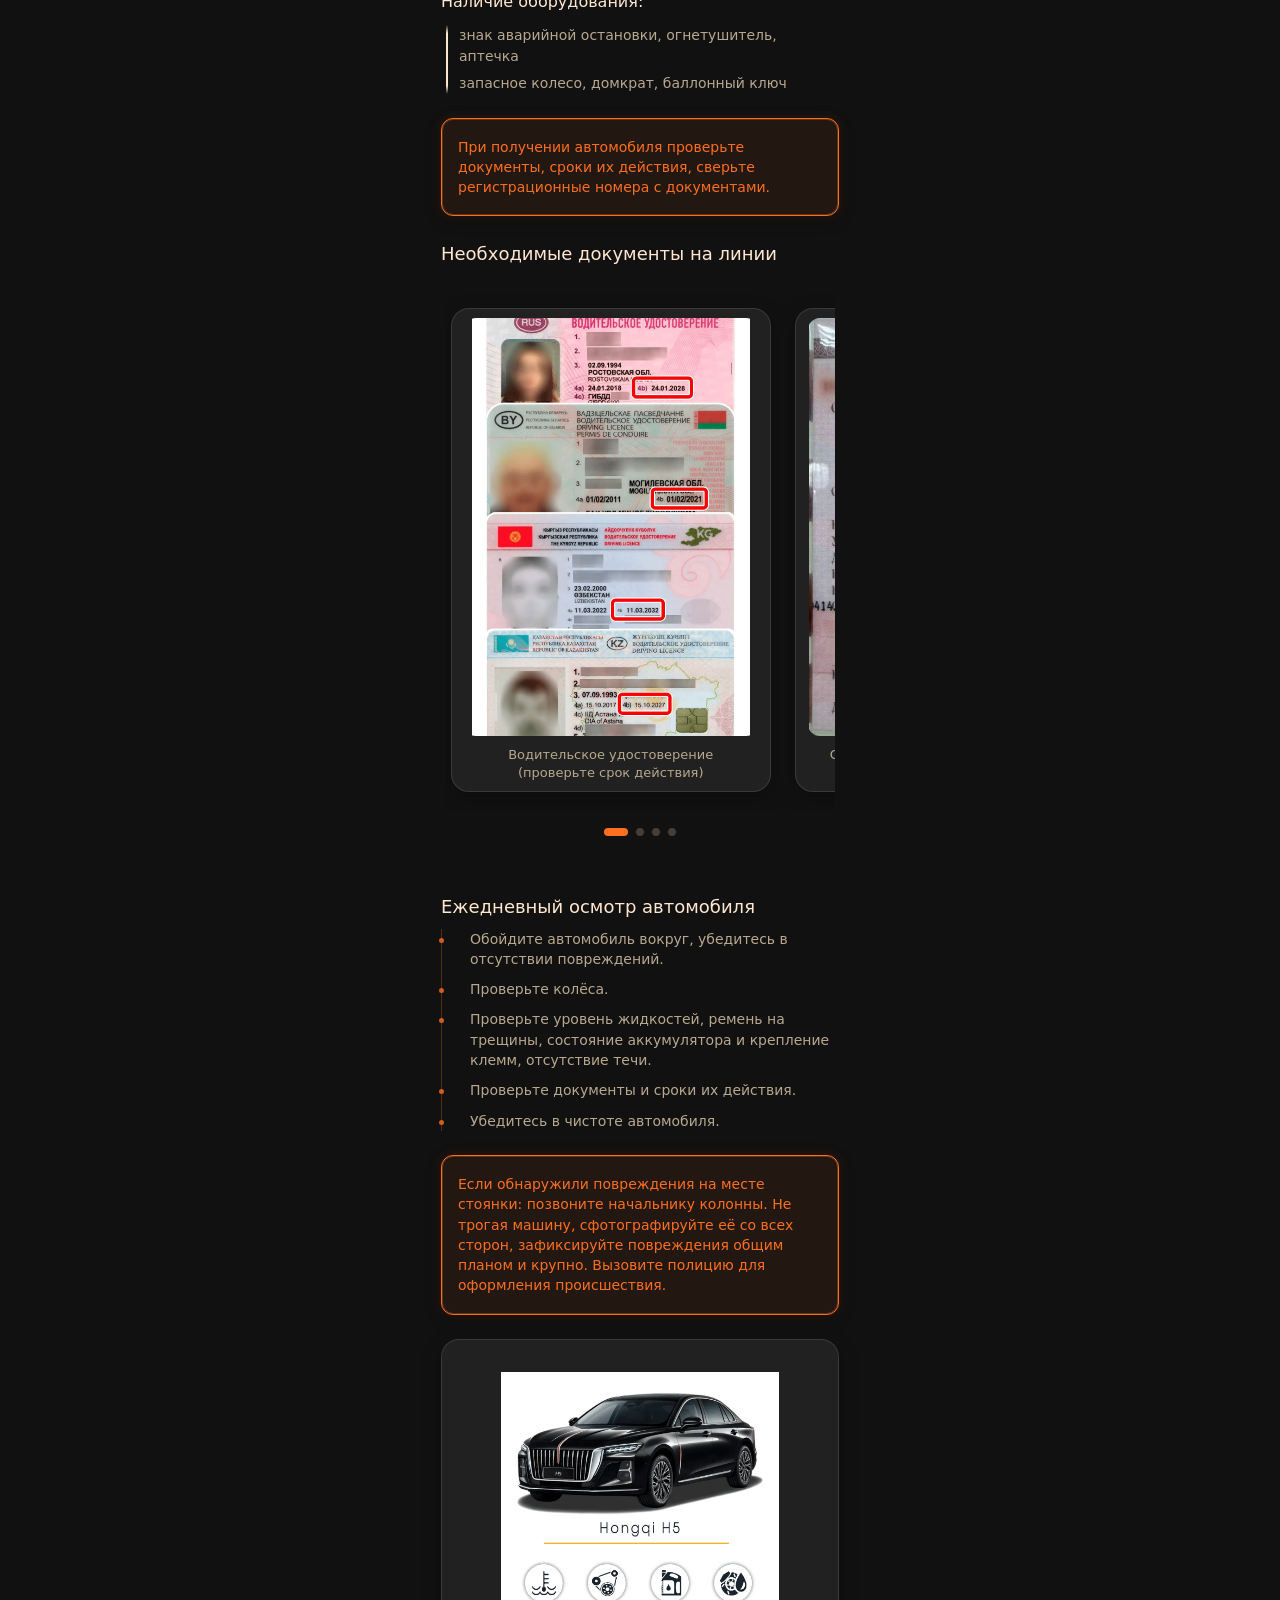
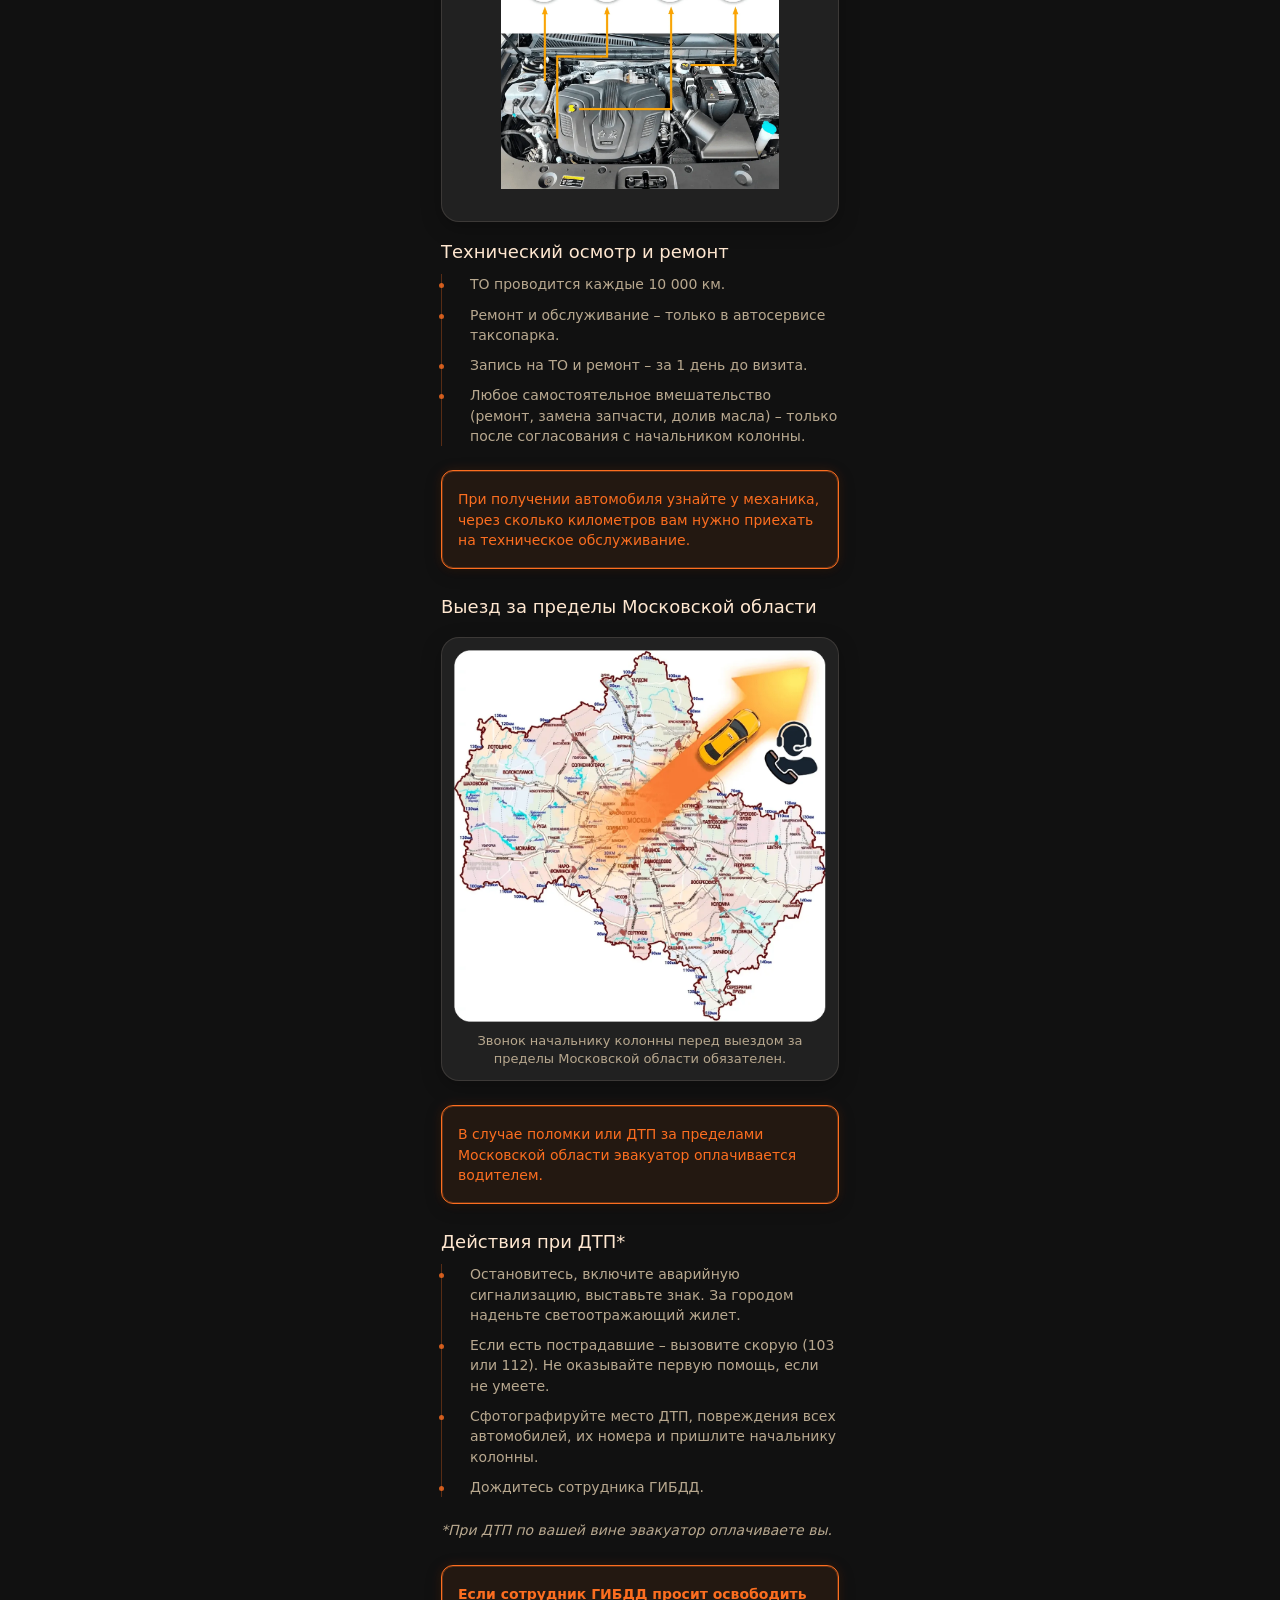
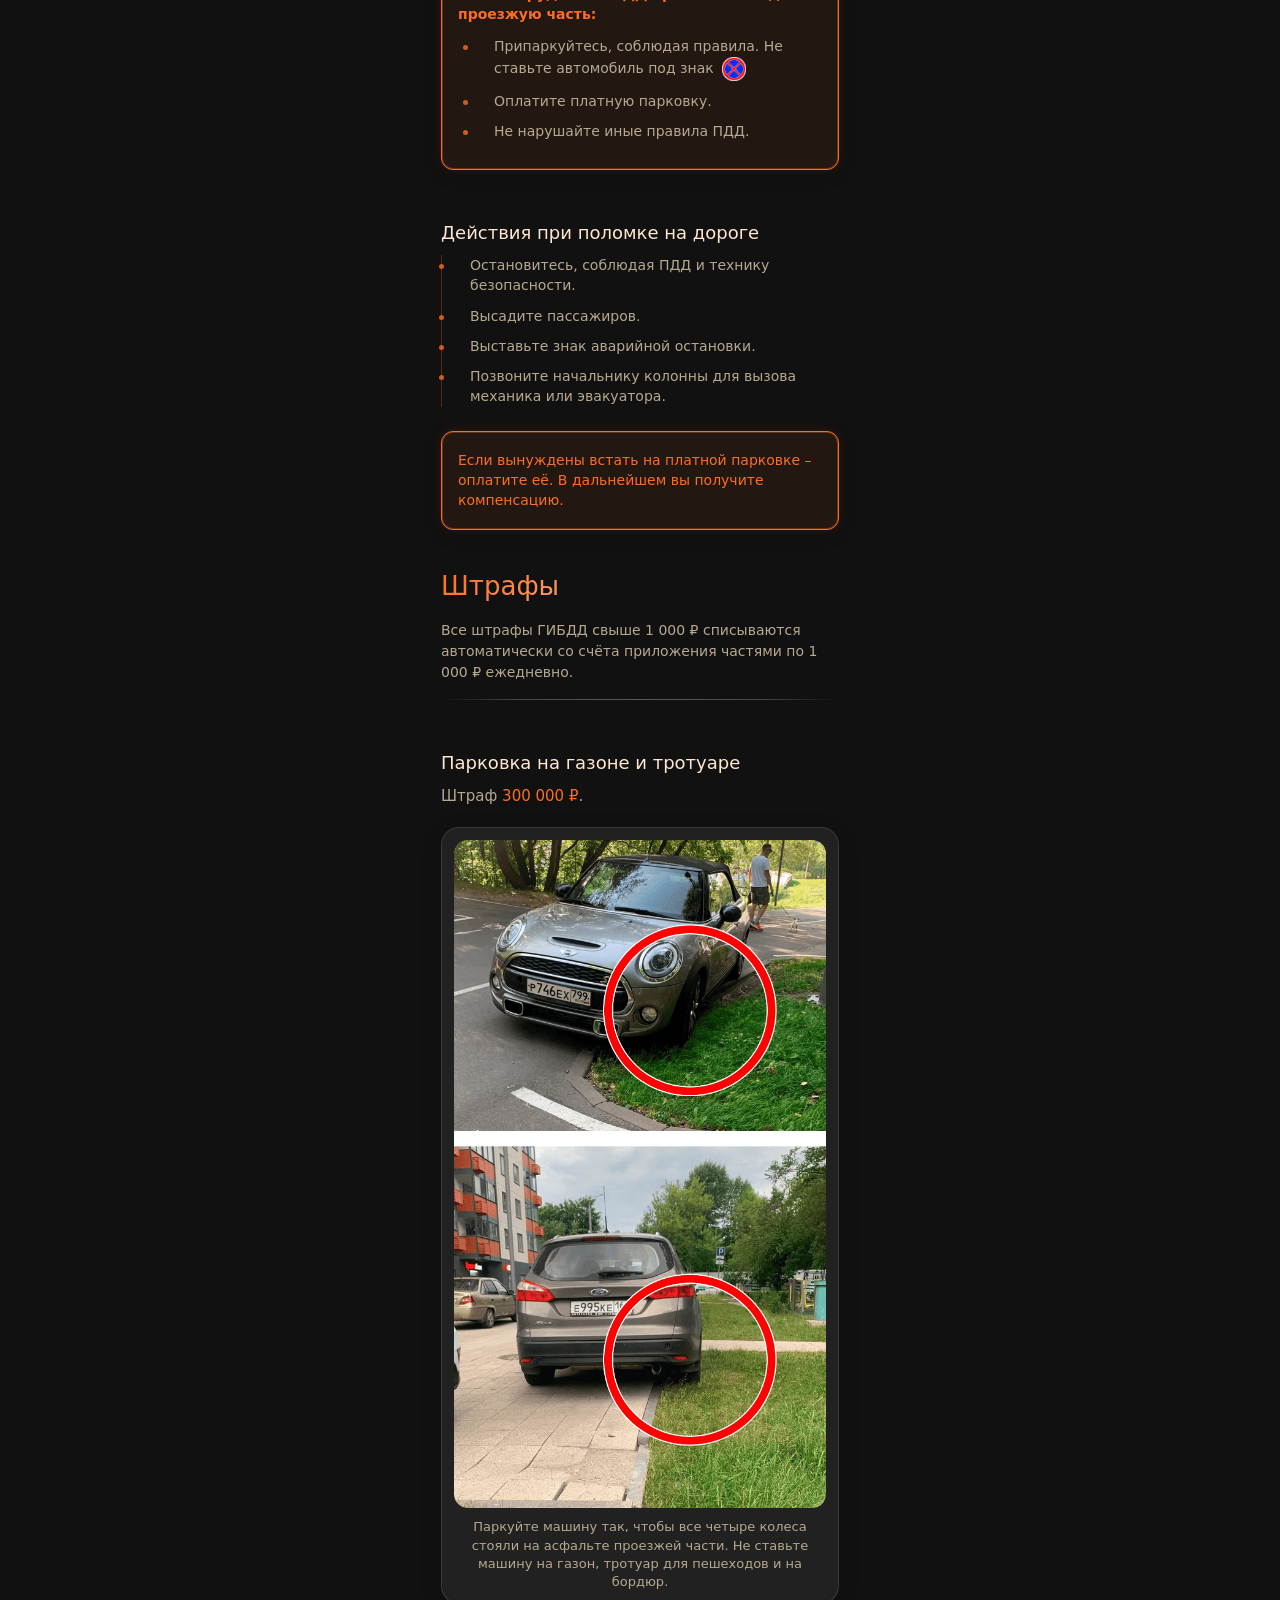
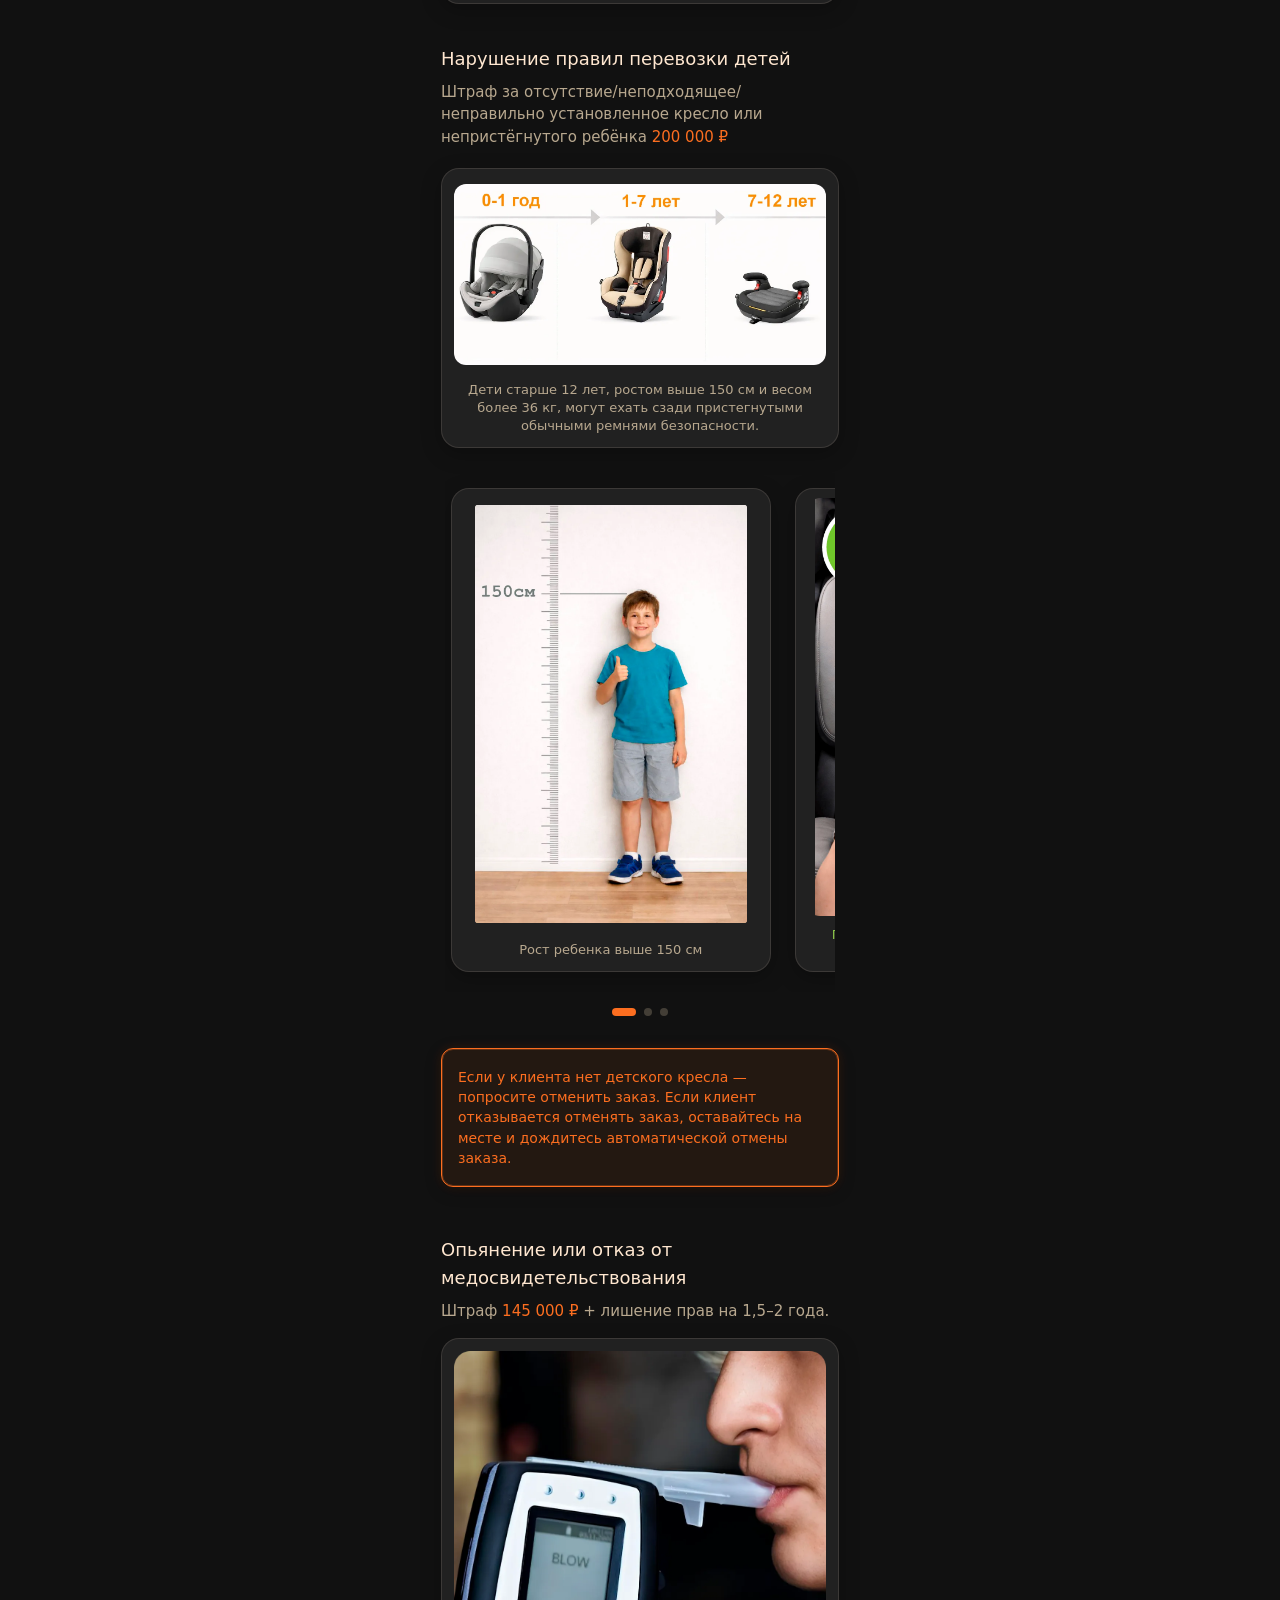
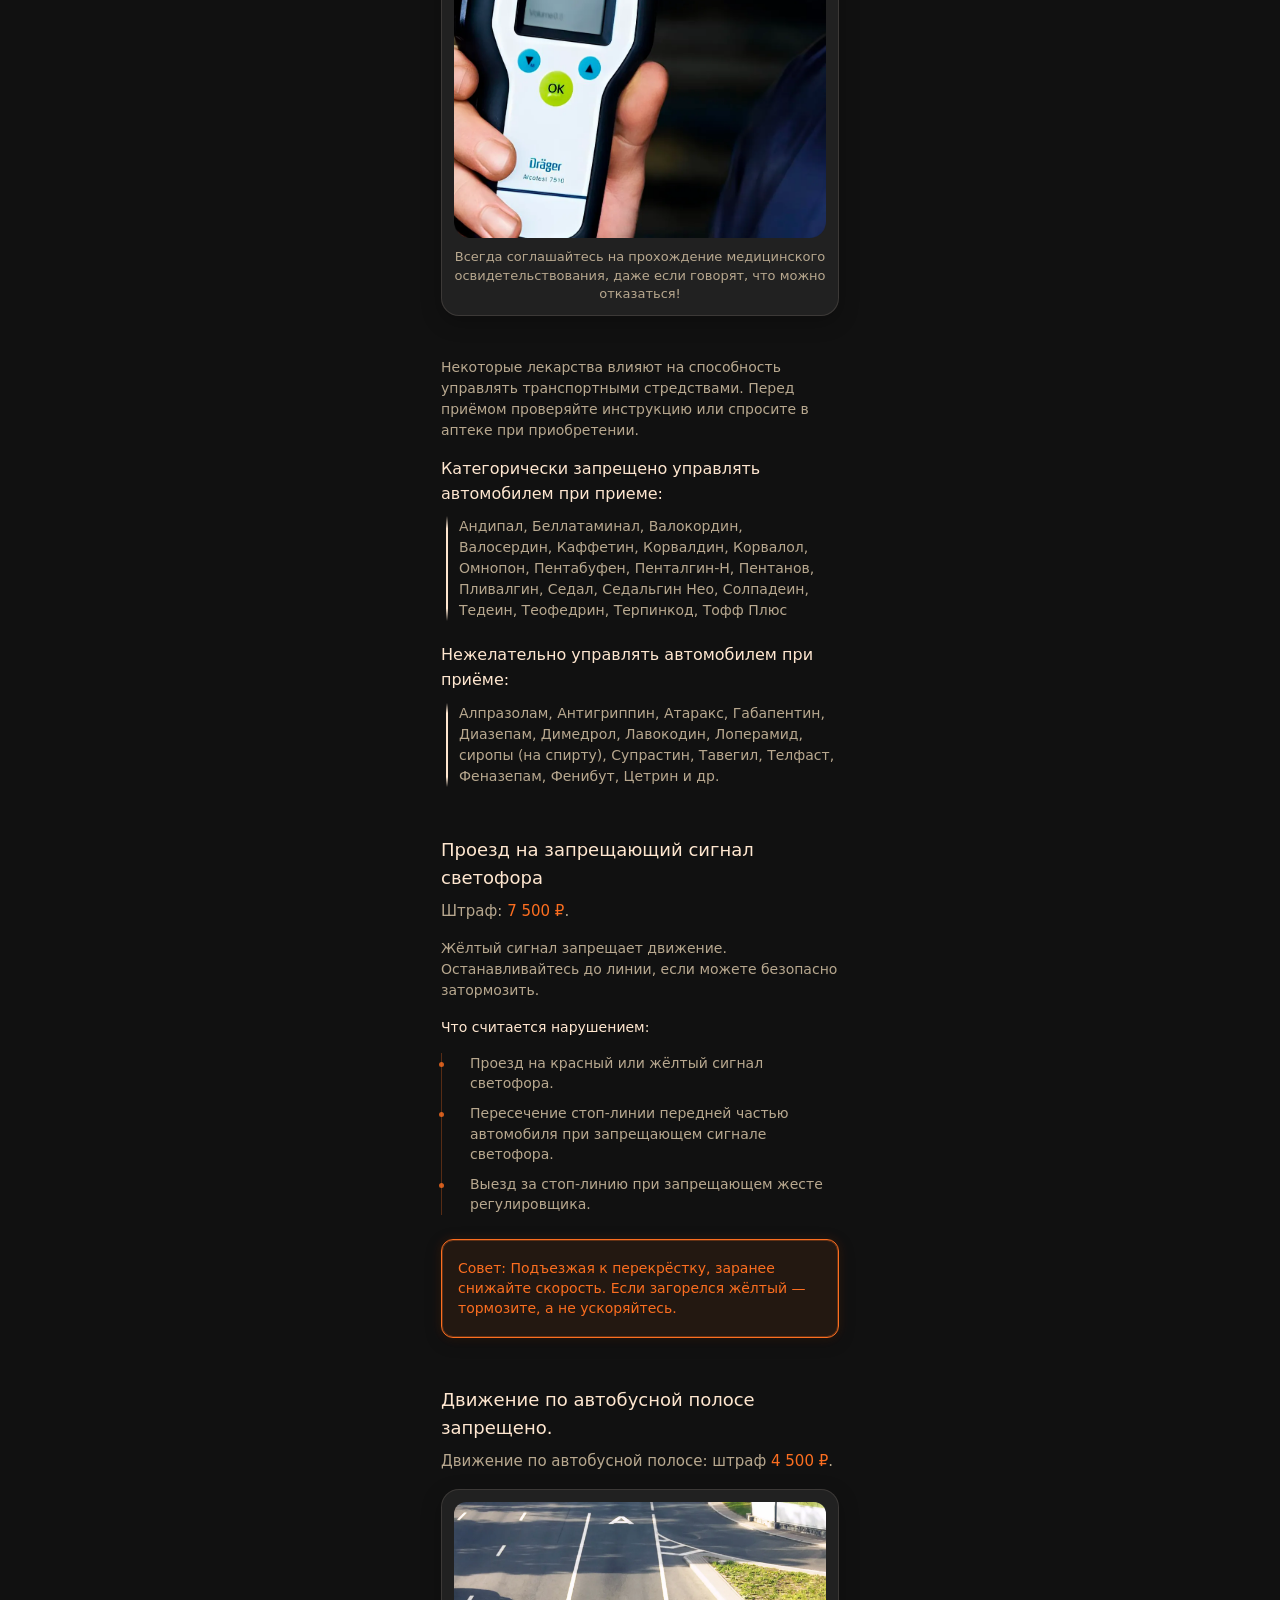
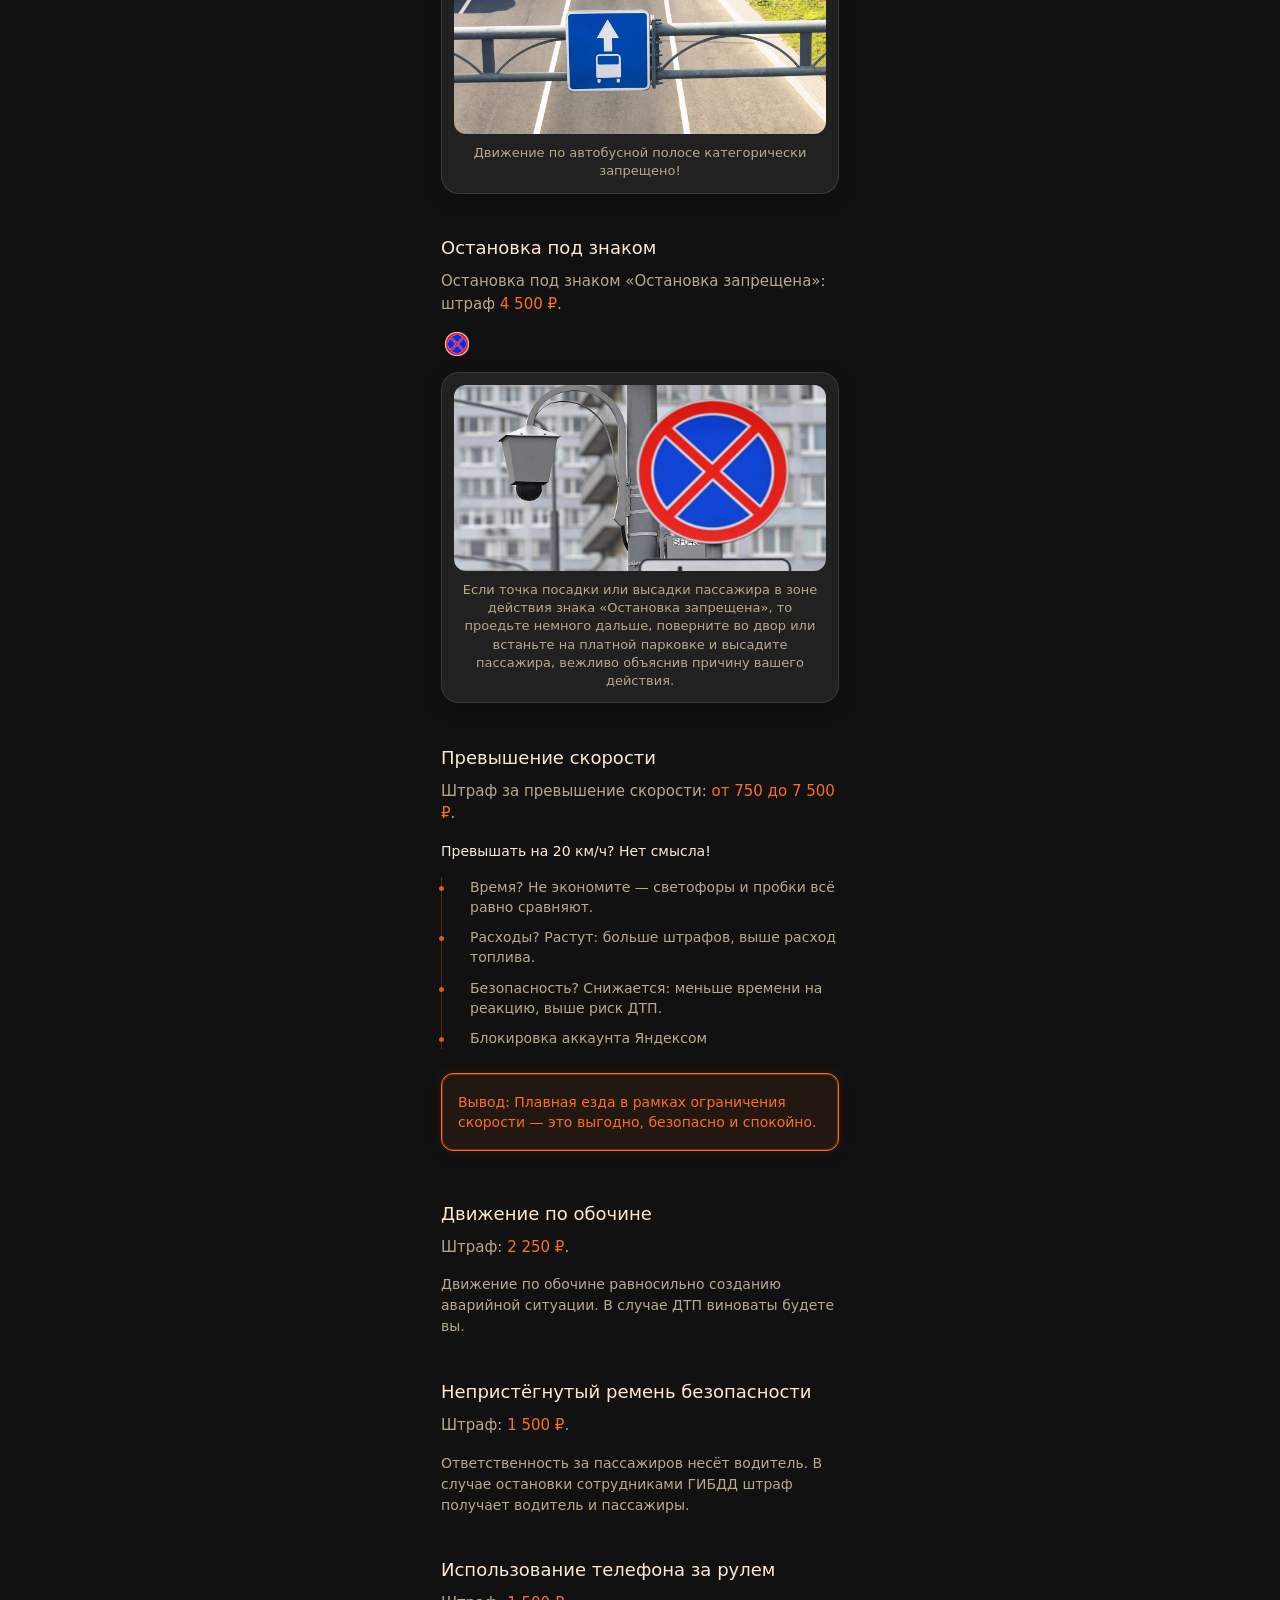
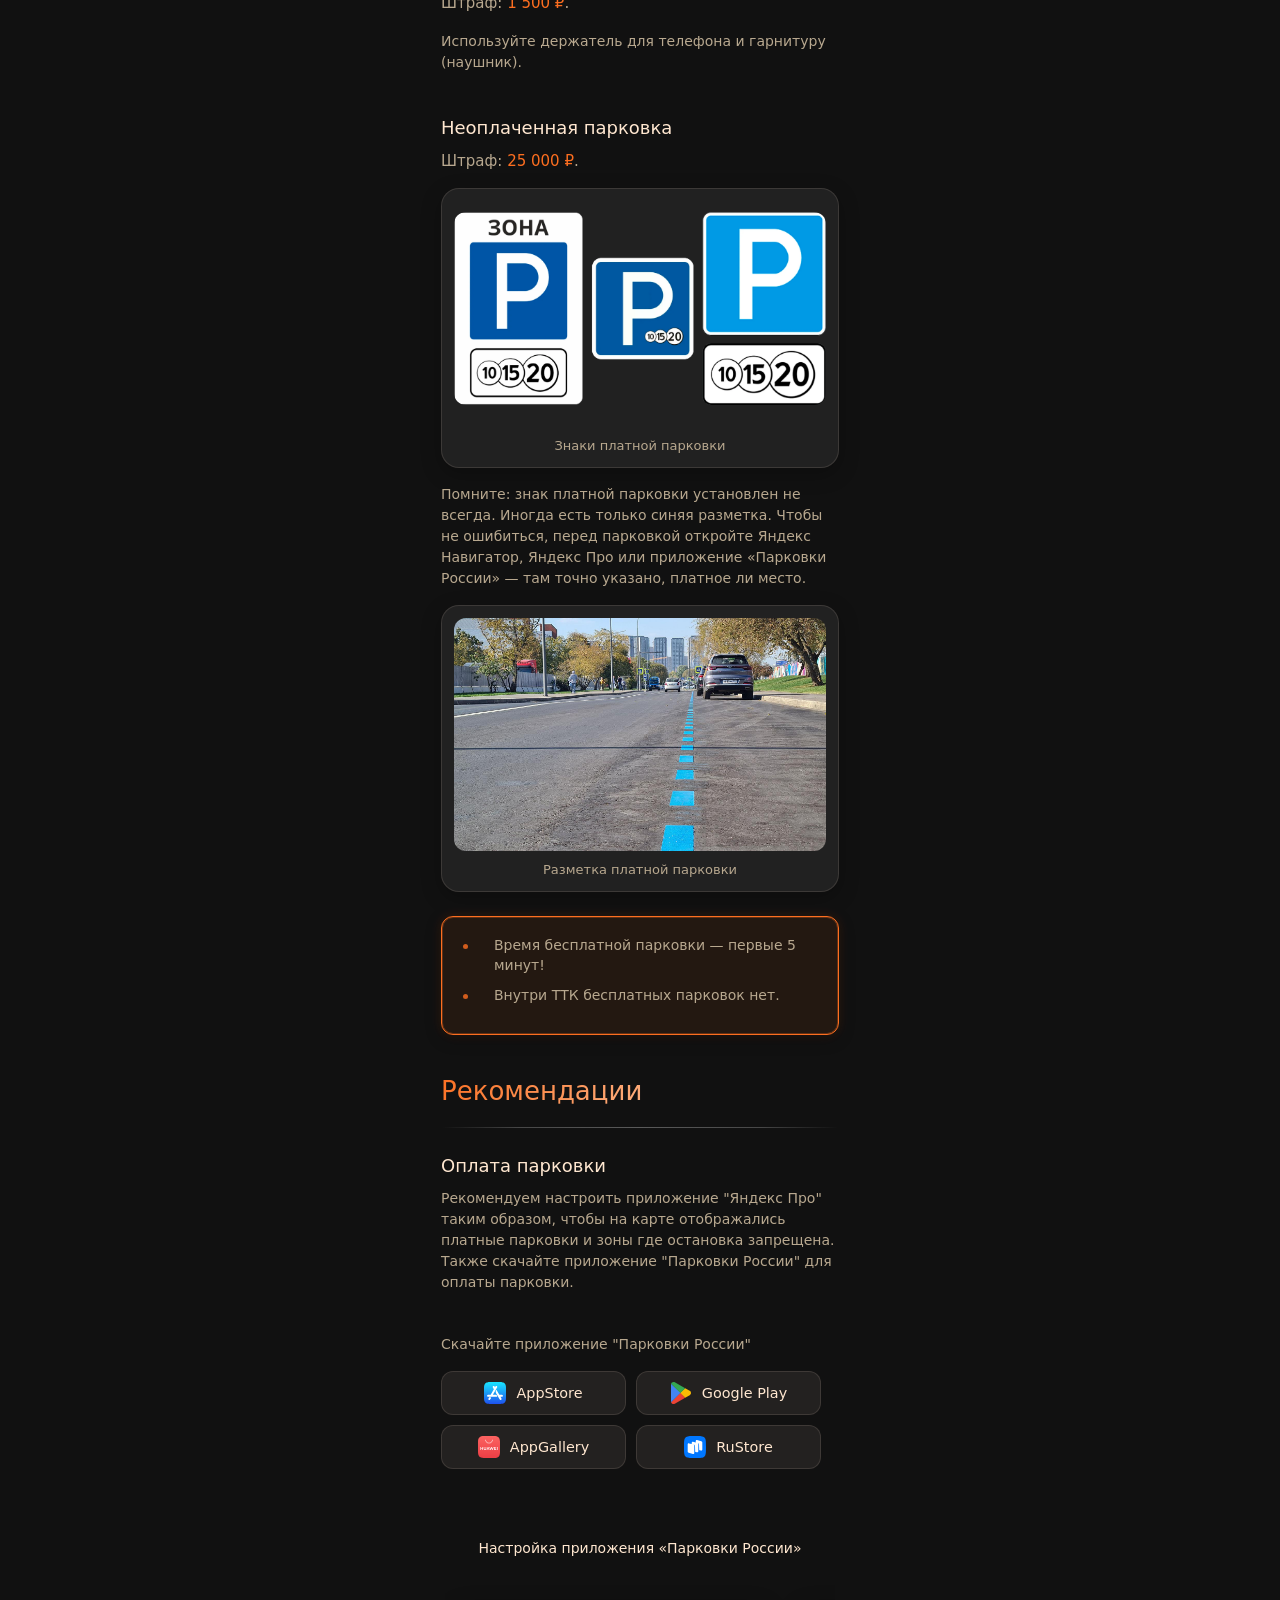
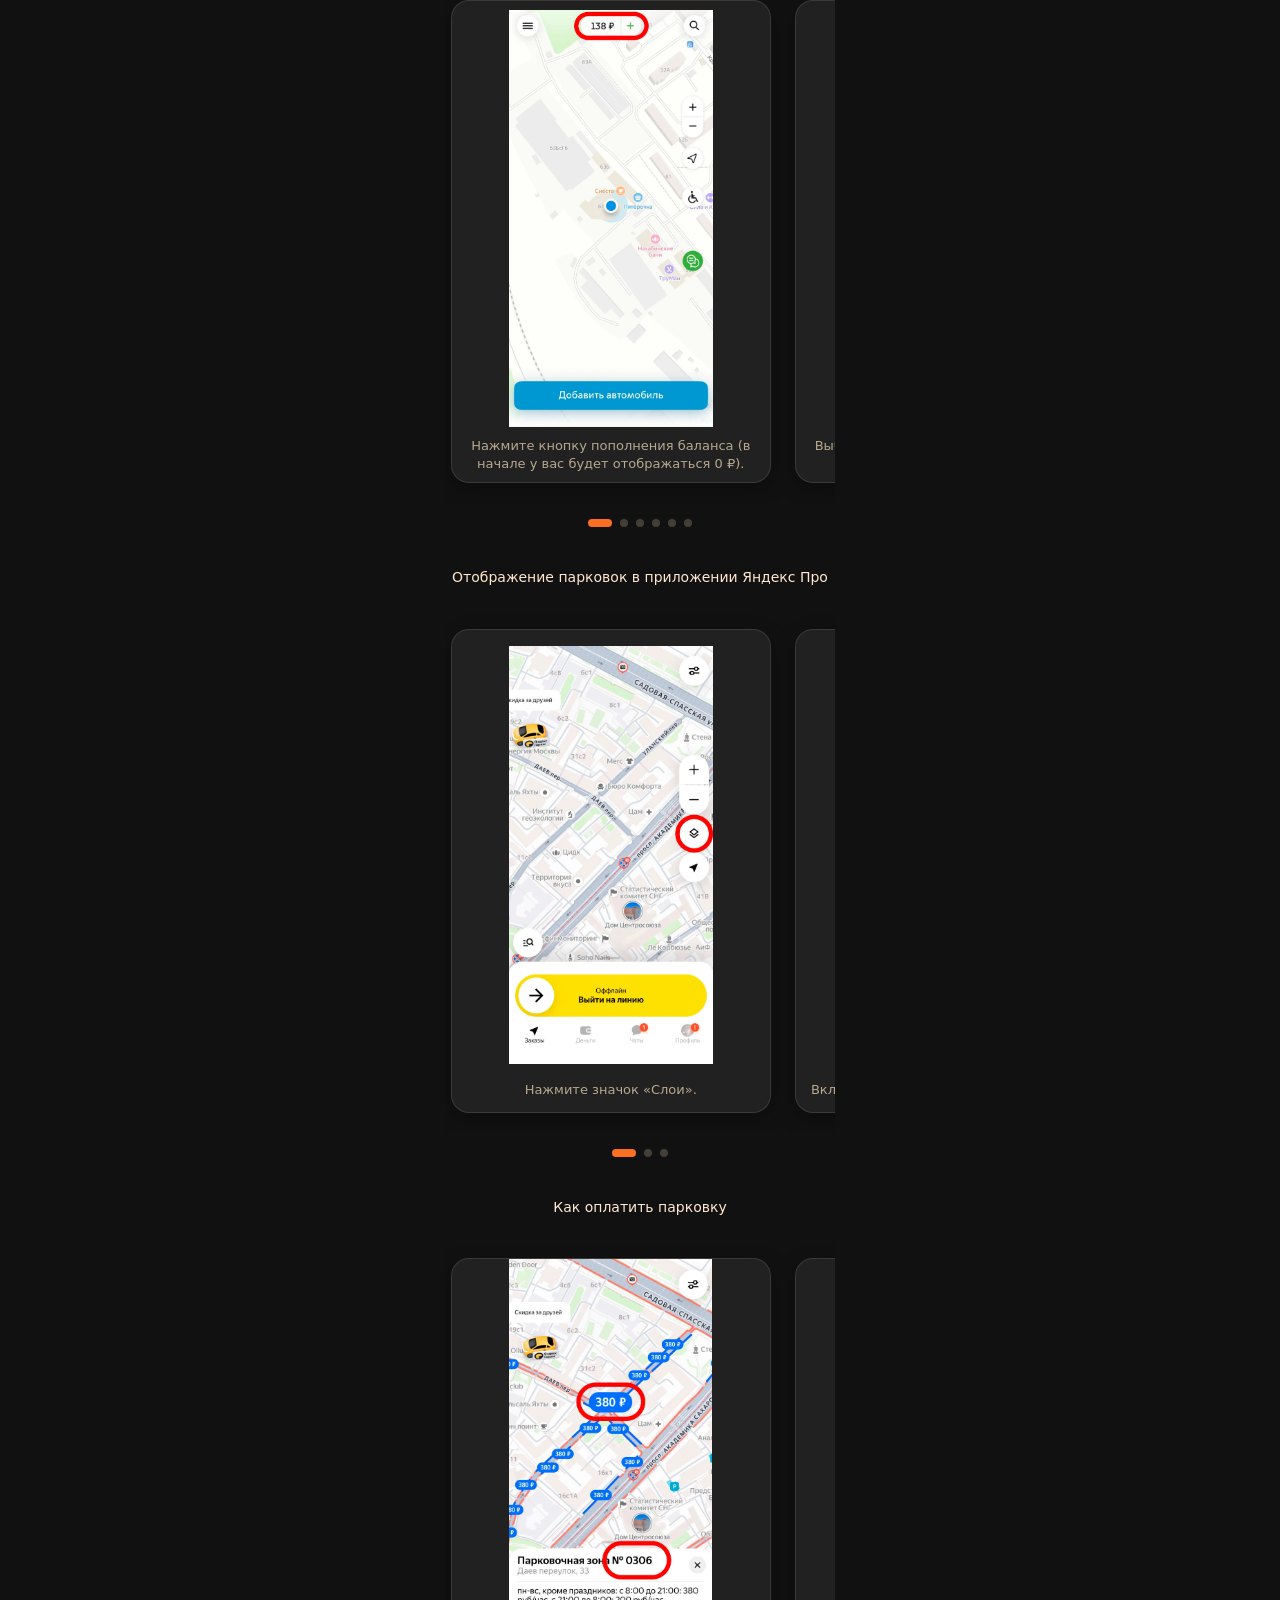
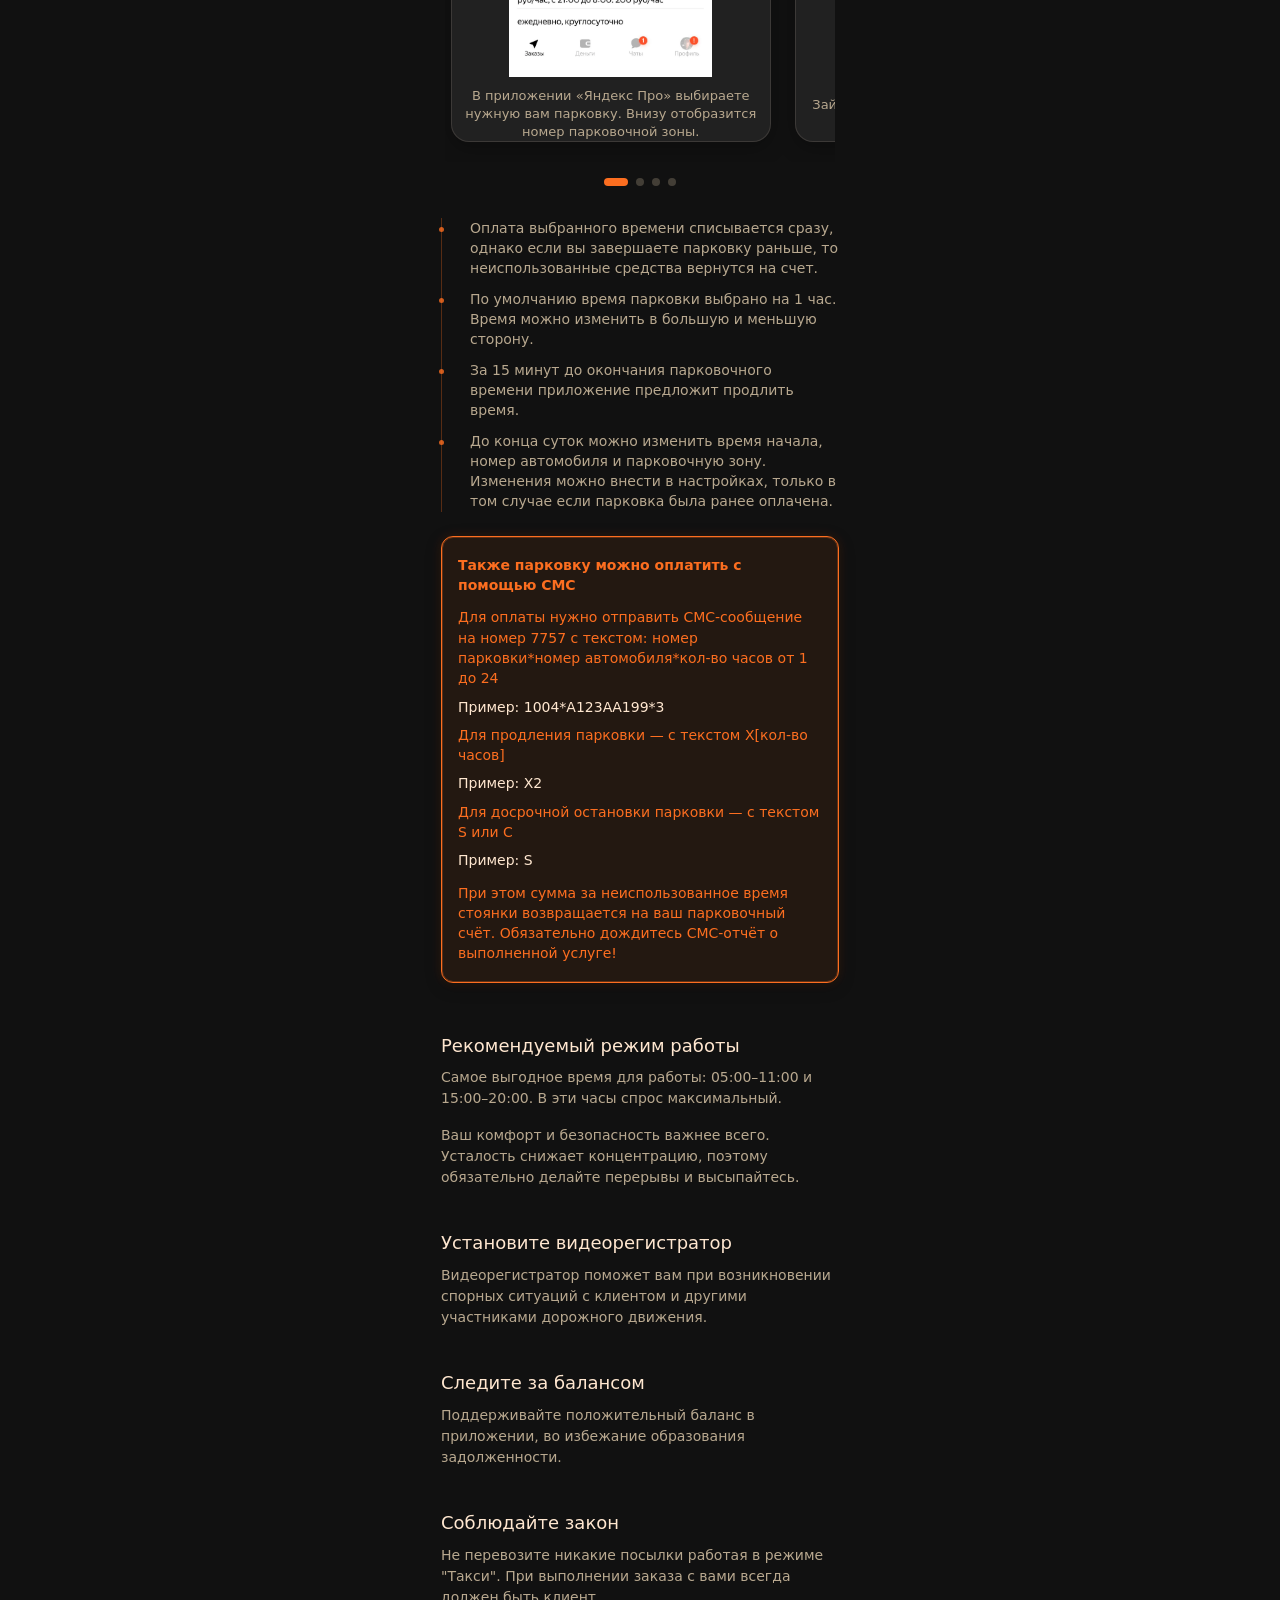
==== commit 923a8736: "Add files via upload" ====
--- a/buisnes.html
+++ b/buisnes.html
@@ -54,7 +54,7 @@
         </li>
         <li class="list-item">
           <span class="item-title">Депозит</span>
-          <p class="item-desc">Обязательный депозит не менее 30.000 ₽
+          <p class="item-desc">Обязательный депозит не менее 30 000 ₽
           </p>
         </li>
       </ul>
@@ -131,7 +131,7 @@
         <p class="alert-text">При получении автомобиля проверьте документы, сроки их действия, сверьте
           регистрационные номера с документами.</p>
       </div>
-      <h3 class="sub-heading">Необходимые документы</h3>
+      <h3 class="sub-heading">Необходимые документы на линии</h3>
 
       <div class="carousel" id="carousel-docs">
         <div class="carousel-track">
@@ -206,7 +206,7 @@
       </ul>
       <div class="alert-block alert-orange">
         <p class="alert-text">Неправильное заполнение путевого листа, отсутствие путевого листа и другие
-          нарушения связанные с путевой документацией, влечёт наложение штрафа в размере 100.000 ₽ и помещение
+          нарушения связанные с путевой документацией, влечёт наложение штрафа в размере 100 000 ₽ и помещение
           автомобиля на штрафстоянку сроком до 2 месяцев.</p>
       </div>
       <p class="note-text">*В отдельных случаях возможен выезд механика и медицинского работника к
@@ -359,12 +359,12 @@
     </section>
     <section id="fines" class="info-section">
       <h2 class="section-title">Штрафы</h2>
-      <p class="desc-text">Все штрафы ГИБДД свыше 1.000 ₽ списываются автоматически со счёта приложения
-        частями по 1.000 ₽ ежедневно.</p>
+      <p class="desc-text">Все штрафы ГИБДД свыше 1 000 ₽ списываются автоматически со счёта приложения
+        частями по 1 000 ₽ ежедневно.</p>
       <div class="fade-divider"></div>
 
       <!-- <h3 class="sub-heading">Отсутствие карточки фрахтовщика (перевозчика)</h3>
-      <p class="section-subtitle" style="margin-bottom: 16px;">Штраф <span class="price-text">30.000 ₽</span>.</p>
+      <p class="section-subtitle" style="margin-bottom: 16px;">Штраф <span class="price-text">30 000 ₽</span>.</p>
 
       <div class="image-wrapper" style="height: auto; min-height: 280px;">
         <img src="fines/taxi_card.webp" alt="Карточка фрахтовщика" class="carousel-img">
@@ -372,7 +372,7 @@
       </div>
       <br>
       <h3 class="sub-heading">Отсутствие фонаря «Такси» или «шашек»</h3>
-      <p class="section-subtitle">Штраф <span class="price-text">50.000 ₽</span>.</p>
+      <p class="section-subtitle">Штраф <span class="price-text">50 000 ₽</span>.</p>
 
       <div class="image-wrapper" style="height: auto; min-height: 280px;">
         <img src="fines/taxi_hat.webp" alt="Фонарь такси" class="carousel-img">
@@ -381,7 +381,7 @@
       </div> -->
       <br>
       <h3 class="sub-heading">Парковка на газоне и тротуаре</h3>
-      <p class="section-subtitle">Штраф <span class="price-text">300.000 ₽</span>.</p>
+      <p class="section-subtitle">Штраф <span class="price-text">300 000 ₽</span>.</p>
       <div class="image-wrapper" style="height: auto; min-height: 280px;">
         <img src="fines/grass.webp" alt="Парковка на газоне" class="carousel-img">
         <p class="image-caption">Паркуйте машину так, чтобы все четыре колеса стояли на асфальте
@@ -390,7 +390,7 @@
       <br>
       <h3 class="sub-heading">Нарушение правил перевозки детей</h3>
       <p class="section-subtitle">Штраф за отсутствие/неподходящее/неправильно установленное кресло или непристёгнутого
-        ребёнка <span class="price-text">200.000 ₽</span></p>
+        ребёнка <span class="price-text">200 000 ₽</span></p>
       <div class="image-wrapper" style="height: auto; min-height: 280px;">
         <img src="fines/child_chair.webp" alt="Детское кресло" class="carousel-img">
         <p class="image-caption">Дети старше 12 лет, ростом выше 150 см и весом более 36 кг, могут ехать
@@ -429,7 +429,7 @@
       </div>
       <br>
       <h3 class="sub-heading">Опьянение или отказ от медосвидетельствования</h3>
-      <p class="section-subtitle" style="margin-bottom: 16px;">Штраф <span class="price-text">145.000 ₽</span> + лишение
+      <p class="section-subtitle" style="margin-bottom: 16px;">Штраф <span class="price-text">145 000 ₽</span> + лишение
         прав на 1,5–2 года.</p>
       <div class="image-wrapper" style="height: auto; min-height: 280px;">
         <img src="fines/alko.webp" alt="Алко" class="carousel-img">
@@ -458,7 +458,7 @@
       </ul>
       <br>
       <h3 class="sub-heading">Проезд на запрещающий сигнал светофора</h3>
-      <p class="section-subtitle" style="margin-bottom: 16px;">Штраф: <span class="price-text">7.500 ₽</span>.</p>
+      <p class="section-subtitle" style="margin-bottom: 16px;">Штраф: <span class="price-text">7 500 ₽</span>.</p>
       <p class="desc-text">Жёлтый сигнал запрещает движение. Останавливайтесь до линии, если можете
         безопасно затормозить.</p>
       <p class="list-intro">Что считается нарушением:</p>
@@ -474,7 +474,7 @@
       <br>
       <h3 class="sub-heading">Движение по автобусной полосе запрещено.</h3>
       <p class="section-subtitle" style="margin-bottom: 16px;">Движение по автобусной полосе: штраф
-        <span class="price-text">4.500 ₽</span>.
+        <span class="price-text">4 500 ₽</span>.
       </p>
       <div class="image-wrapper" style="height: auto; min-height: 280px;">
         <img src="fines/bus_line.webp" alt="Автобусная полоса" class="carousel-img">
@@ -483,7 +483,7 @@
       <br>
       <h3 class="sub-heading">Остановка под знаком</h3>
       <p class="section-subtitle" style="margin-bottom: 16px;">Остановка под знаком «Остановка запрещена»: штраф <span
-          class="price-text">4.500 ₽</span>.</p>
+          class="price-text">4 500 ₽</span>.</p>
       <img src="signs/3_27.webp" alt="Остановка запрещена" class="inline-icon"
         style="display:inline-block; vertical-align:middle;">
       <div class="image-wrapper" style="height: auto; min-height: 280px;">
@@ -495,7 +495,7 @@
       <br>
       <h3 class="sub-heading">Превышение скорости</h3>
       <p class="section-subtitle" style="margin-bottom: 16px;">Штраф за превышение скорости: <span class="price-text">от
-          750 до 7.500 ₽</span>.</p>
+          750 до 7 500 ₽</span>.</p>
       <p class="list-intro">Превышать на 20 км/ч? Нет смысла!</p>
       <ul class="minimal-list">
         <li>Время? Не экономите — светофоры и пробки всё равно сравняют.</li>
@@ -509,21 +509,21 @@
       </div>
       <br>
       <h3 class="sub-heading">Движение по обочине</h3>
-      <p class="section-subtitle" style="margin-bottom: 16px;">Штраф: <span class="price-text">2.250 ₽</span>.</p>
+      <p class="section-subtitle" style="margin-bottom: 16px;">Штраф: <span class="price-text">2 250 ₽</span>.</p>
       <p class="desc-text">Движение по обочине равносильно созданию аварийной ситуации. В случае ДТП
         виноваты будете вы.</p>
       <br>
       <h3 class="sub-heading">Непристёгнутый ремень безопасности</h3>
-      <p class="section-subtitle" style="margin-bottom: 16px;">Штраф: <span class="price-text">1.500 ₽</span>.</p>
+      <p class="section-subtitle" style="margin-bottom: 16px;">Штраф: <span class="price-text">1 500 ₽</span>.</p>
       <p class="desc-text">Ответственность за пассажиров несёт водитель. В случае остановки сотрудниками
         ГИБДД штраф получает водитель и пассажиры.</p>
       <br>
       <h3 class="sub-heading">Использование телефона за рулем</h3>
-      <p class="section-subtitle" style="margin-bottom: 16px;">Штраф: <span class="price-text">1.500 ₽</span>.</p>
+      <p class="section-subtitle" style="margin-bottom: 16px;">Штраф: <span class="price-text">1 500 ₽</span>.</p>
       <p class="desc-text">Используйте держатель для телефона и гарнитуру (наушник).</p>
       <br>
       <h3 class="sub-heading">Неоплаченная парковка</h3>
-      <p class="section-subtitle" style="margin-bottom: 16px;">Штраф: <span class="price-text">25.000 ₽</span>.</p>
+      <p class="section-subtitle" style="margin-bottom: 16px;">Штраф: <span class="price-text">25 000 ₽</span>.</p>
       <div class="image-wrapper" style="height: auto; min-height: 280px;">
         <img src="fines/toll_park.webp" alt="Знаки платной парковки" class="carousel-img">
         <p class="image-caption">Знаки платной парковки</p>
@@ -662,7 +662,7 @@
           <div class="carousel-slide">
             <div class="image-wrapper">
               <img src="instruction/10.webp" alt="Шаг 1" class="carousel-img">
-              <p class="image-caption">В приложении «Яндекс ПРО» выбираете нужную вам парковку. Внизу
+              <p class="image-caption">В приложении «Яндекс Про» выбираете нужную вам парковку. Внизу
                 отобразится номер парковочной зоны.</p>
             </div>
           </div>
@@ -677,7 +677,7 @@
             <div class="image-wrapper">
               <img src="instruction/12.webp" alt="Шаг 3" class="carousel-img">
               <p class="image-caption">В поиске написать номер парковочной зоны, которая показана в
-                приложении «Яндекс ПРО».</p>
+                приложении «Яндекс Про».</p>
             </div>
           </div>
           <div class="carousel-slide">
@@ -731,7 +731,7 @@
         участниками дорожного движения.</p>
       <br>
       <h3 class="sub-heading">Следите за балансом</h3>
-      <p class="desc-text">Поддерживайте положительный баланс в приложении, во избежания образования задолженности.</p>
+      <p class="desc-text">Поддерживайте положительный баланс в приложении, во избежание образования задолженности.</p>
       <br>
       <h3 class="sub-heading">Соблюдайте закон</h3>
       <p class="desc-text">Не перевозите никакие посылки работая в режиме "Такси". При выполнении заказа
@@ -814,4 +814,4 @@
   <script src="script.js"></script>
 </body>
 
-</html>
+</html>
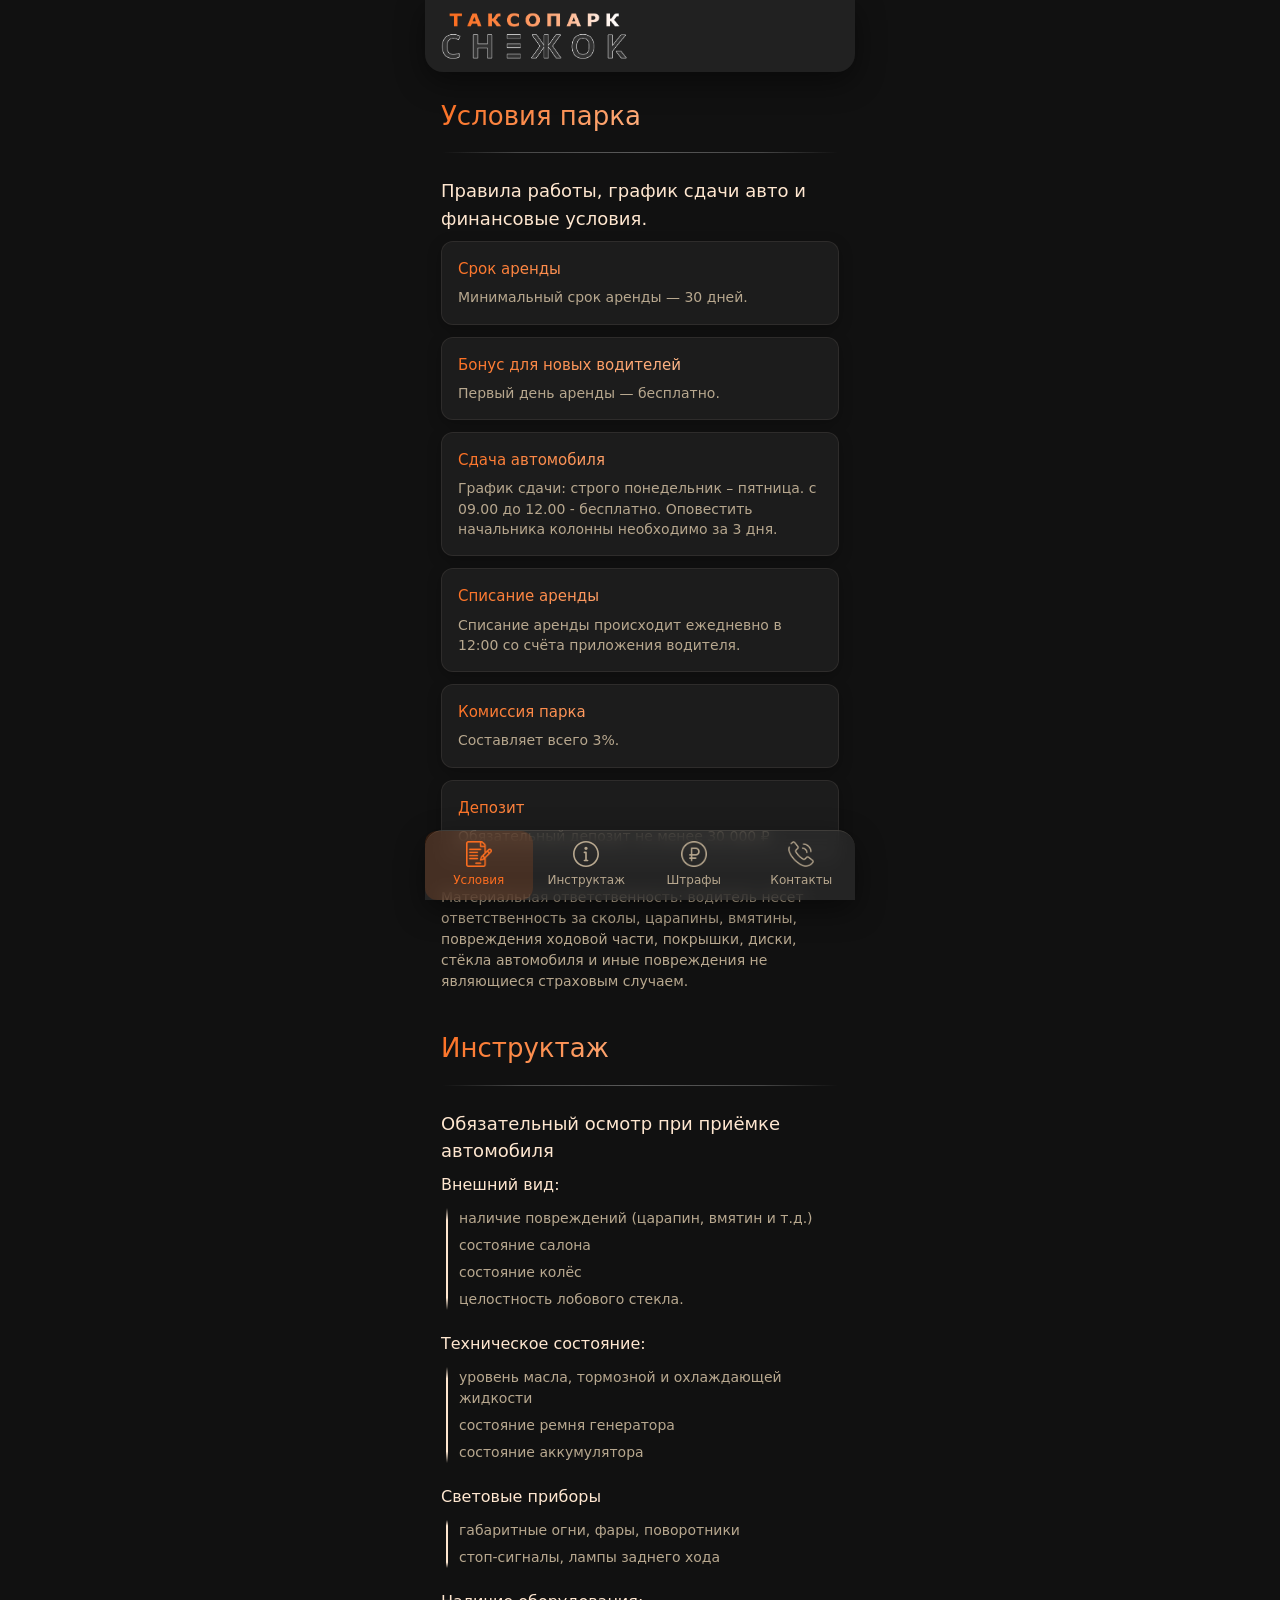
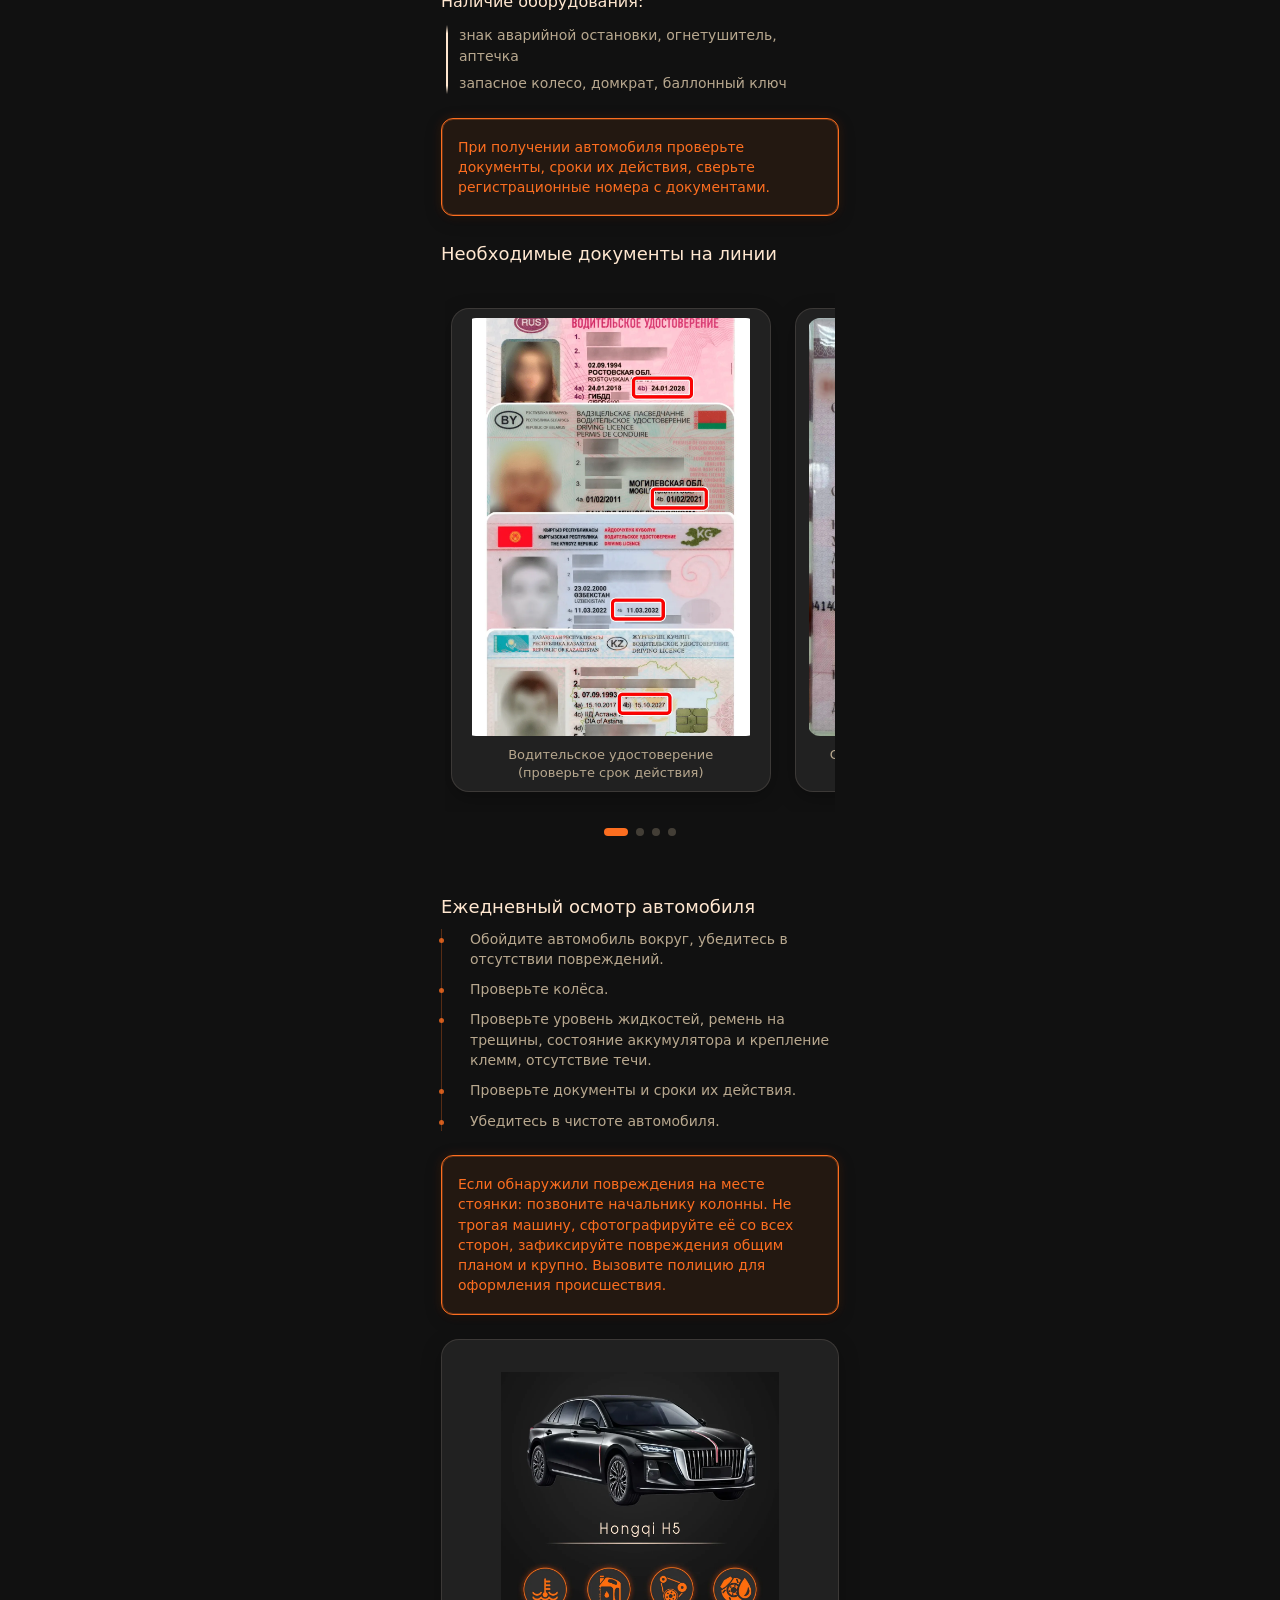
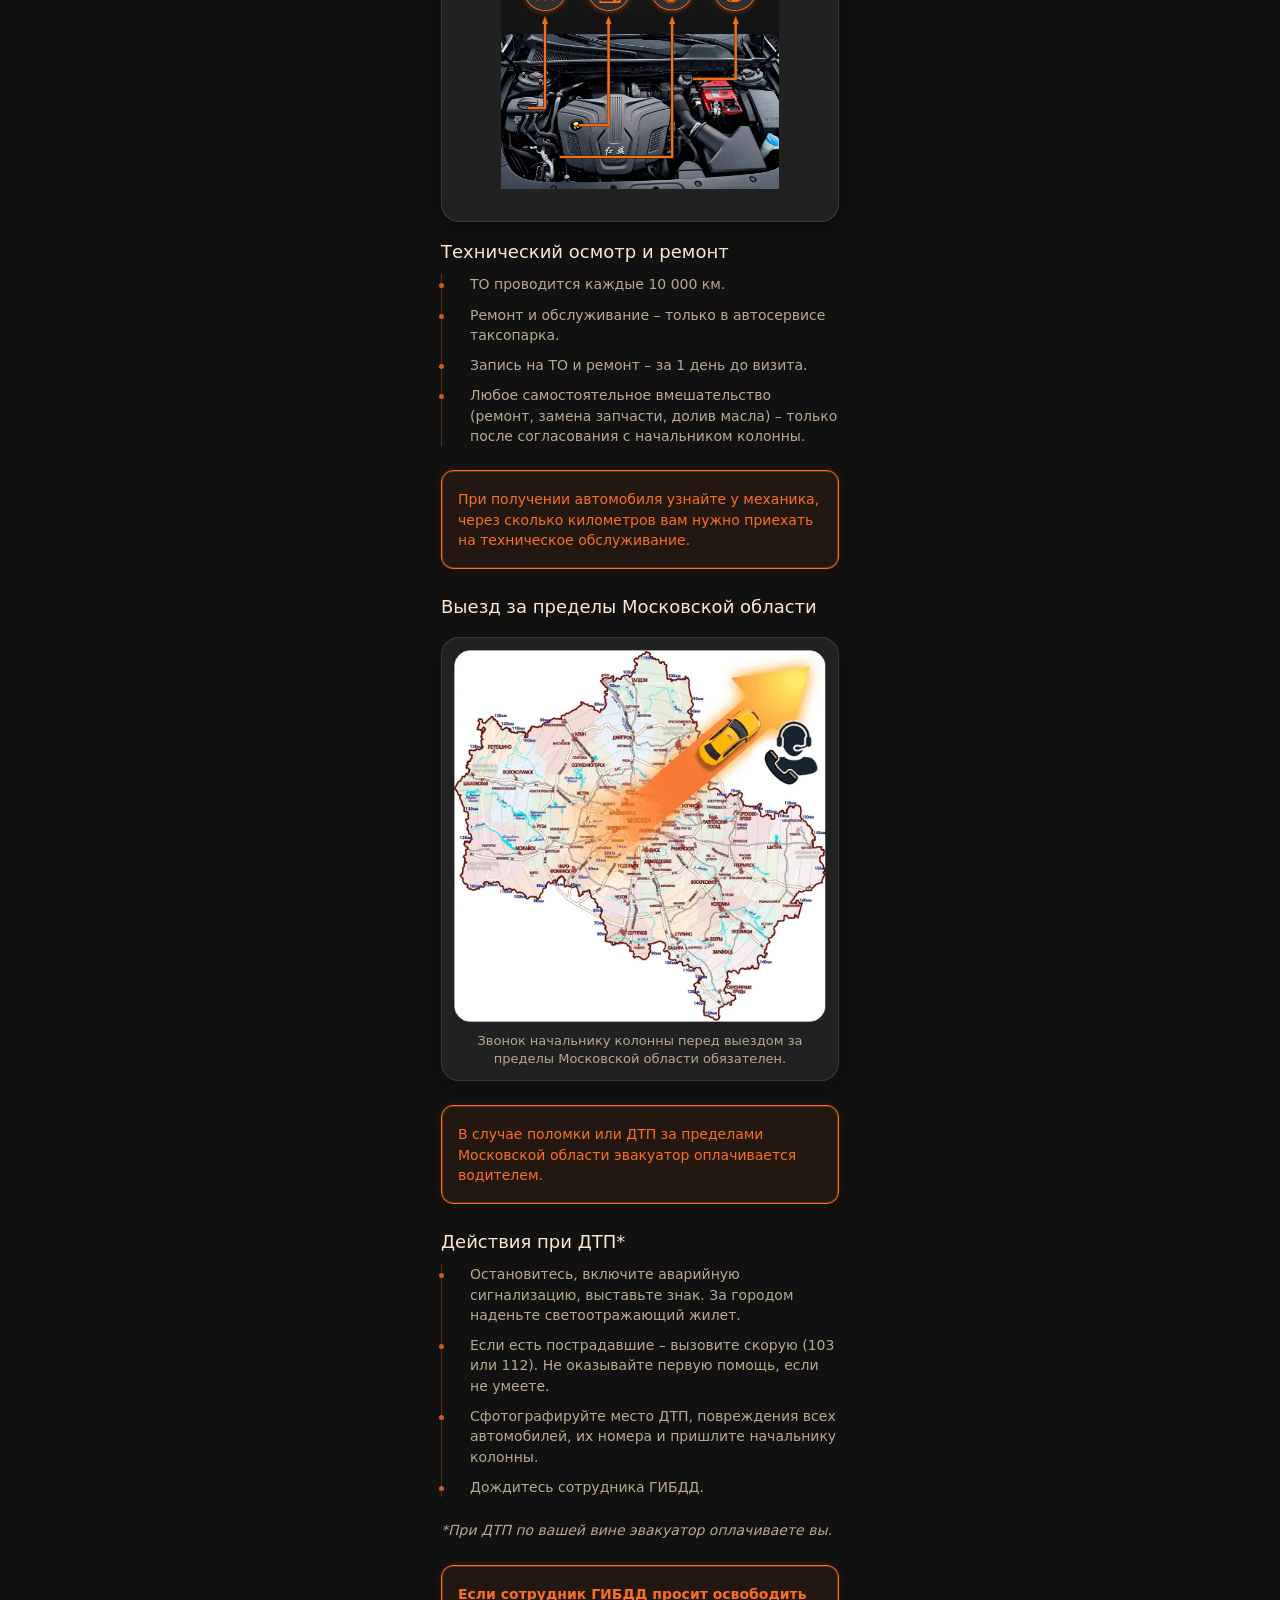
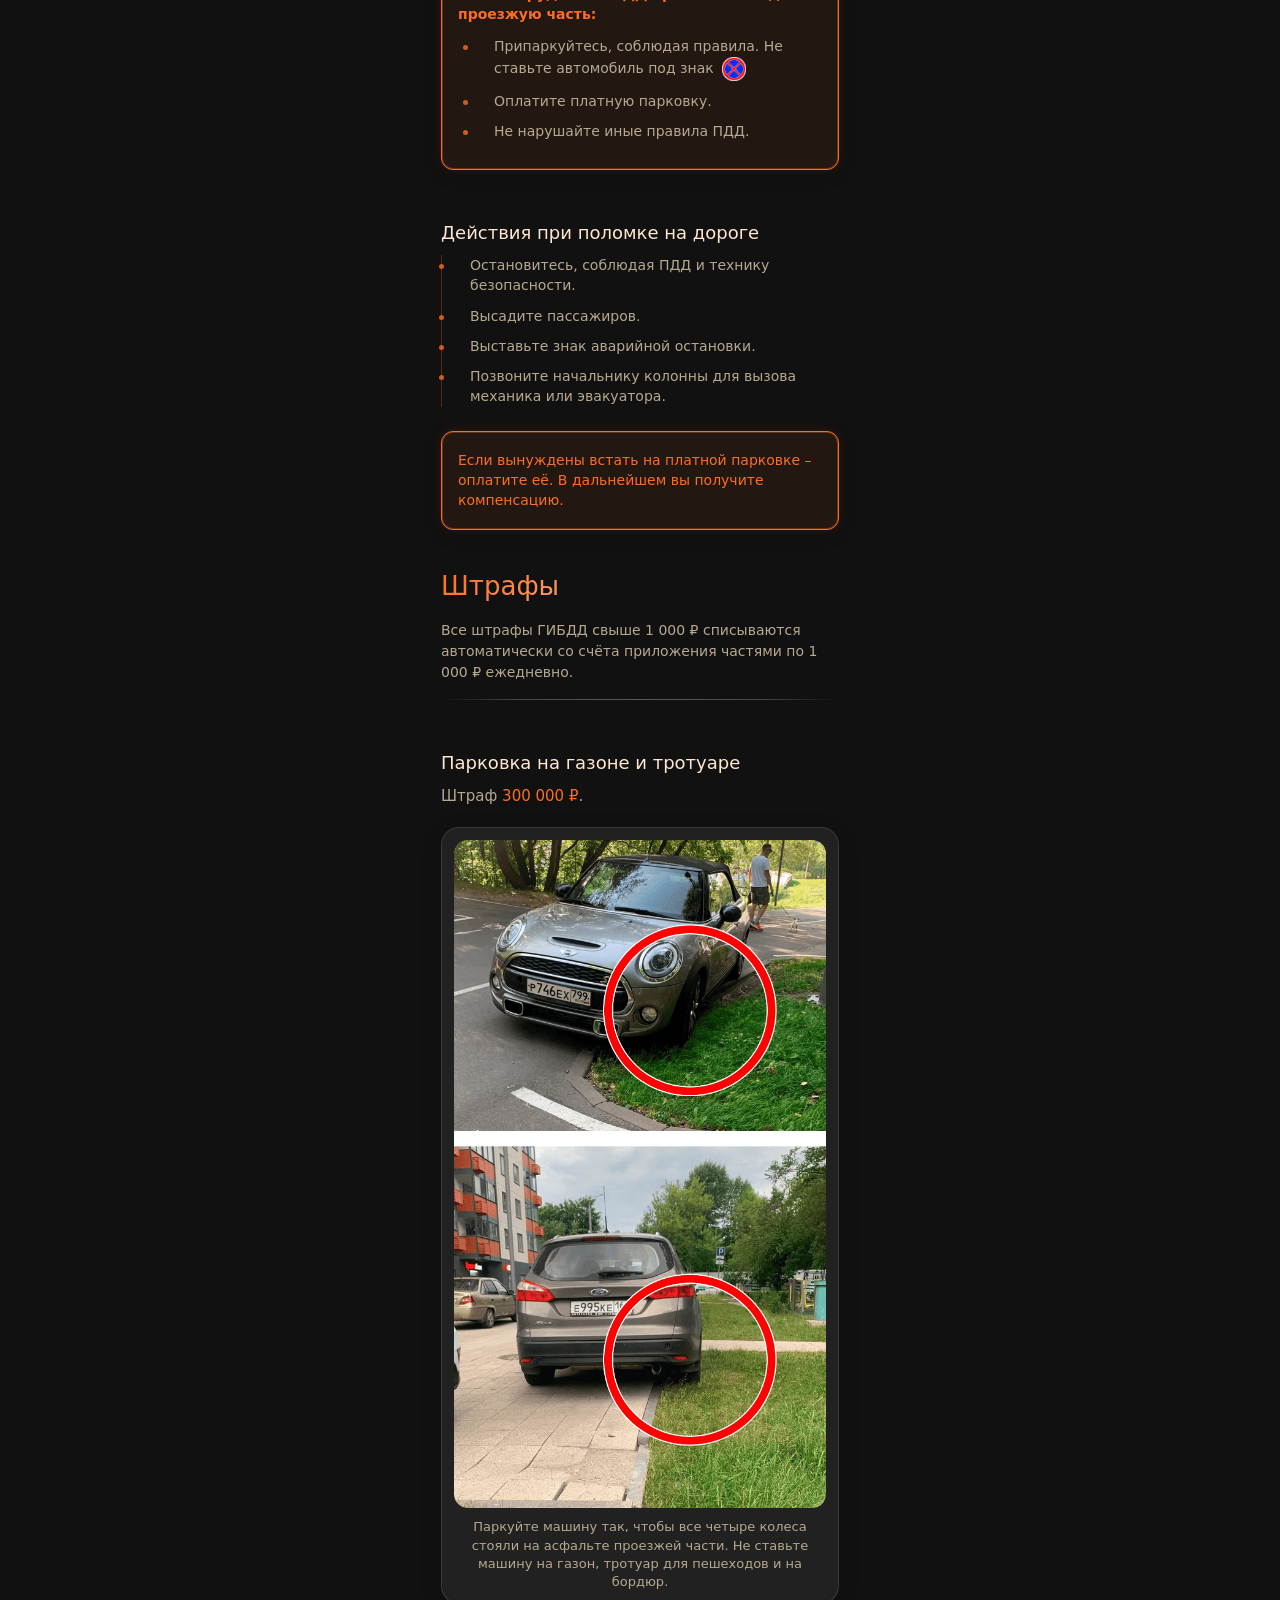
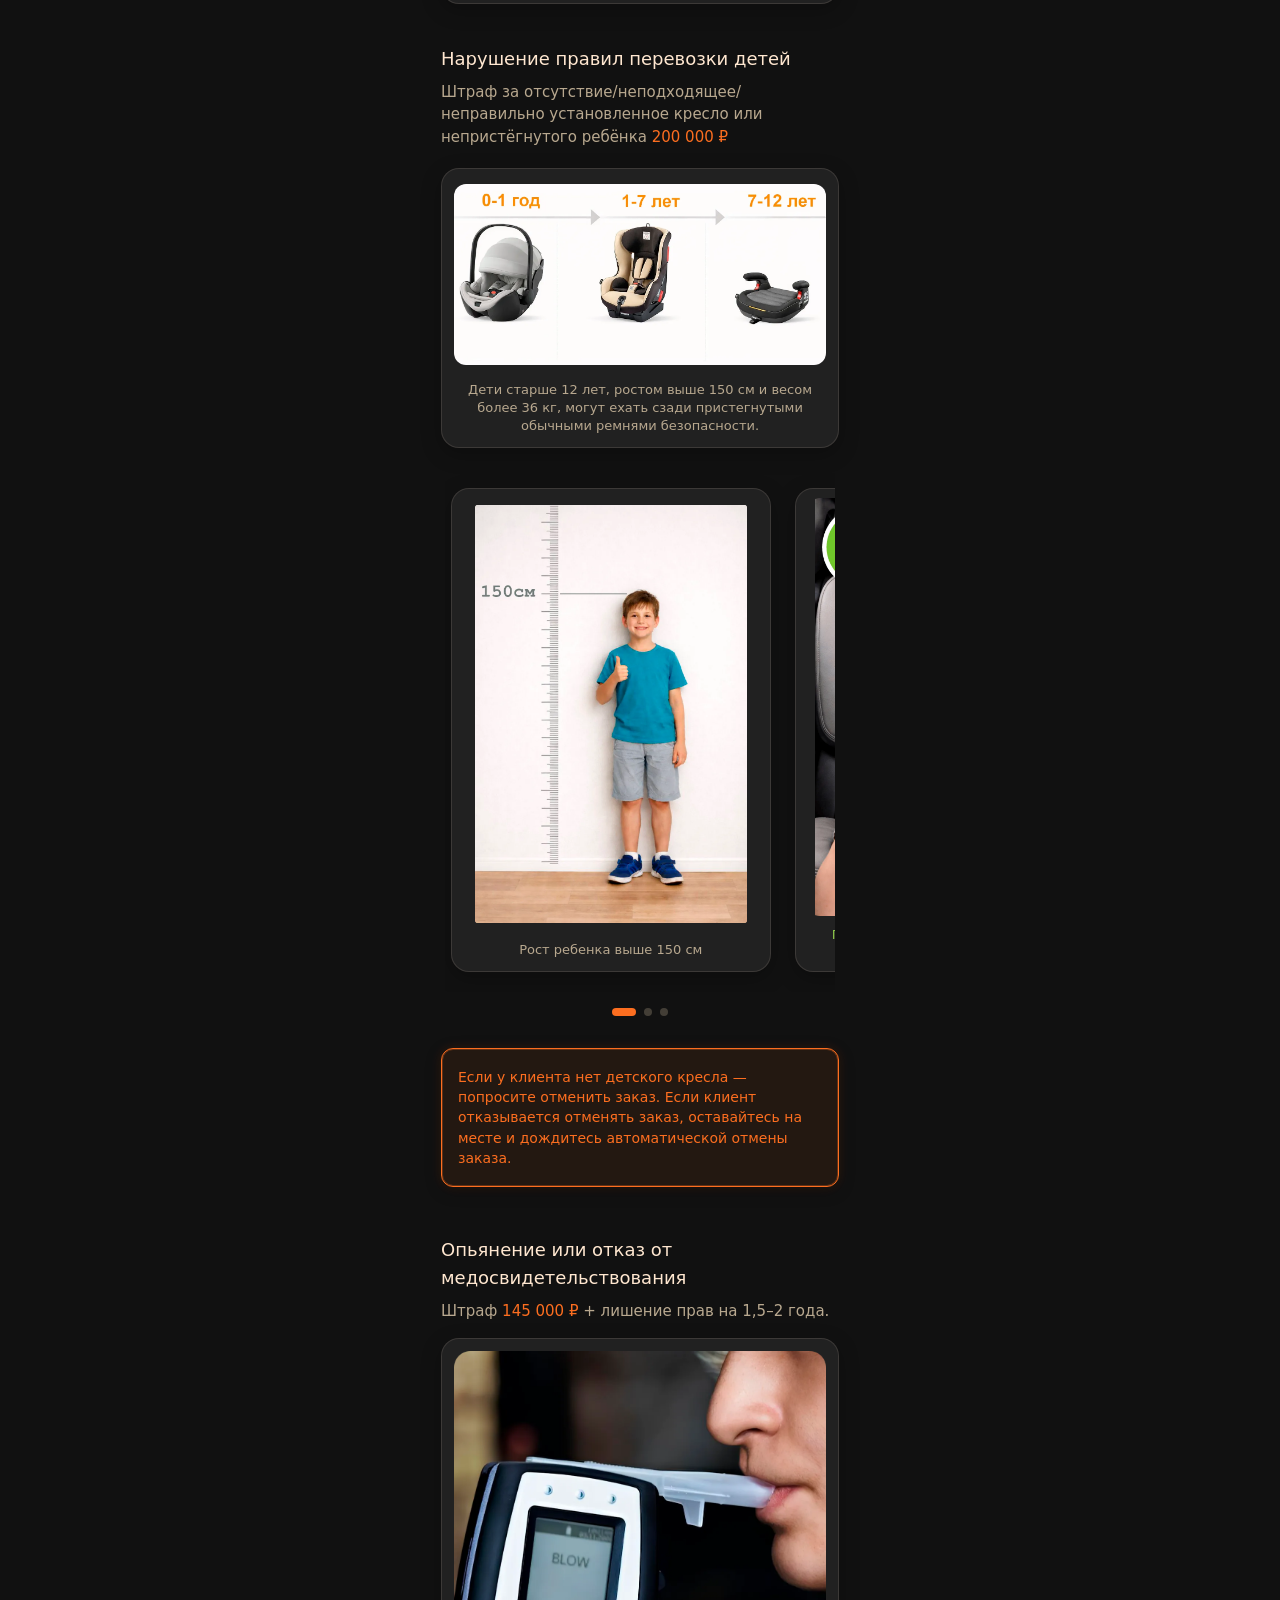
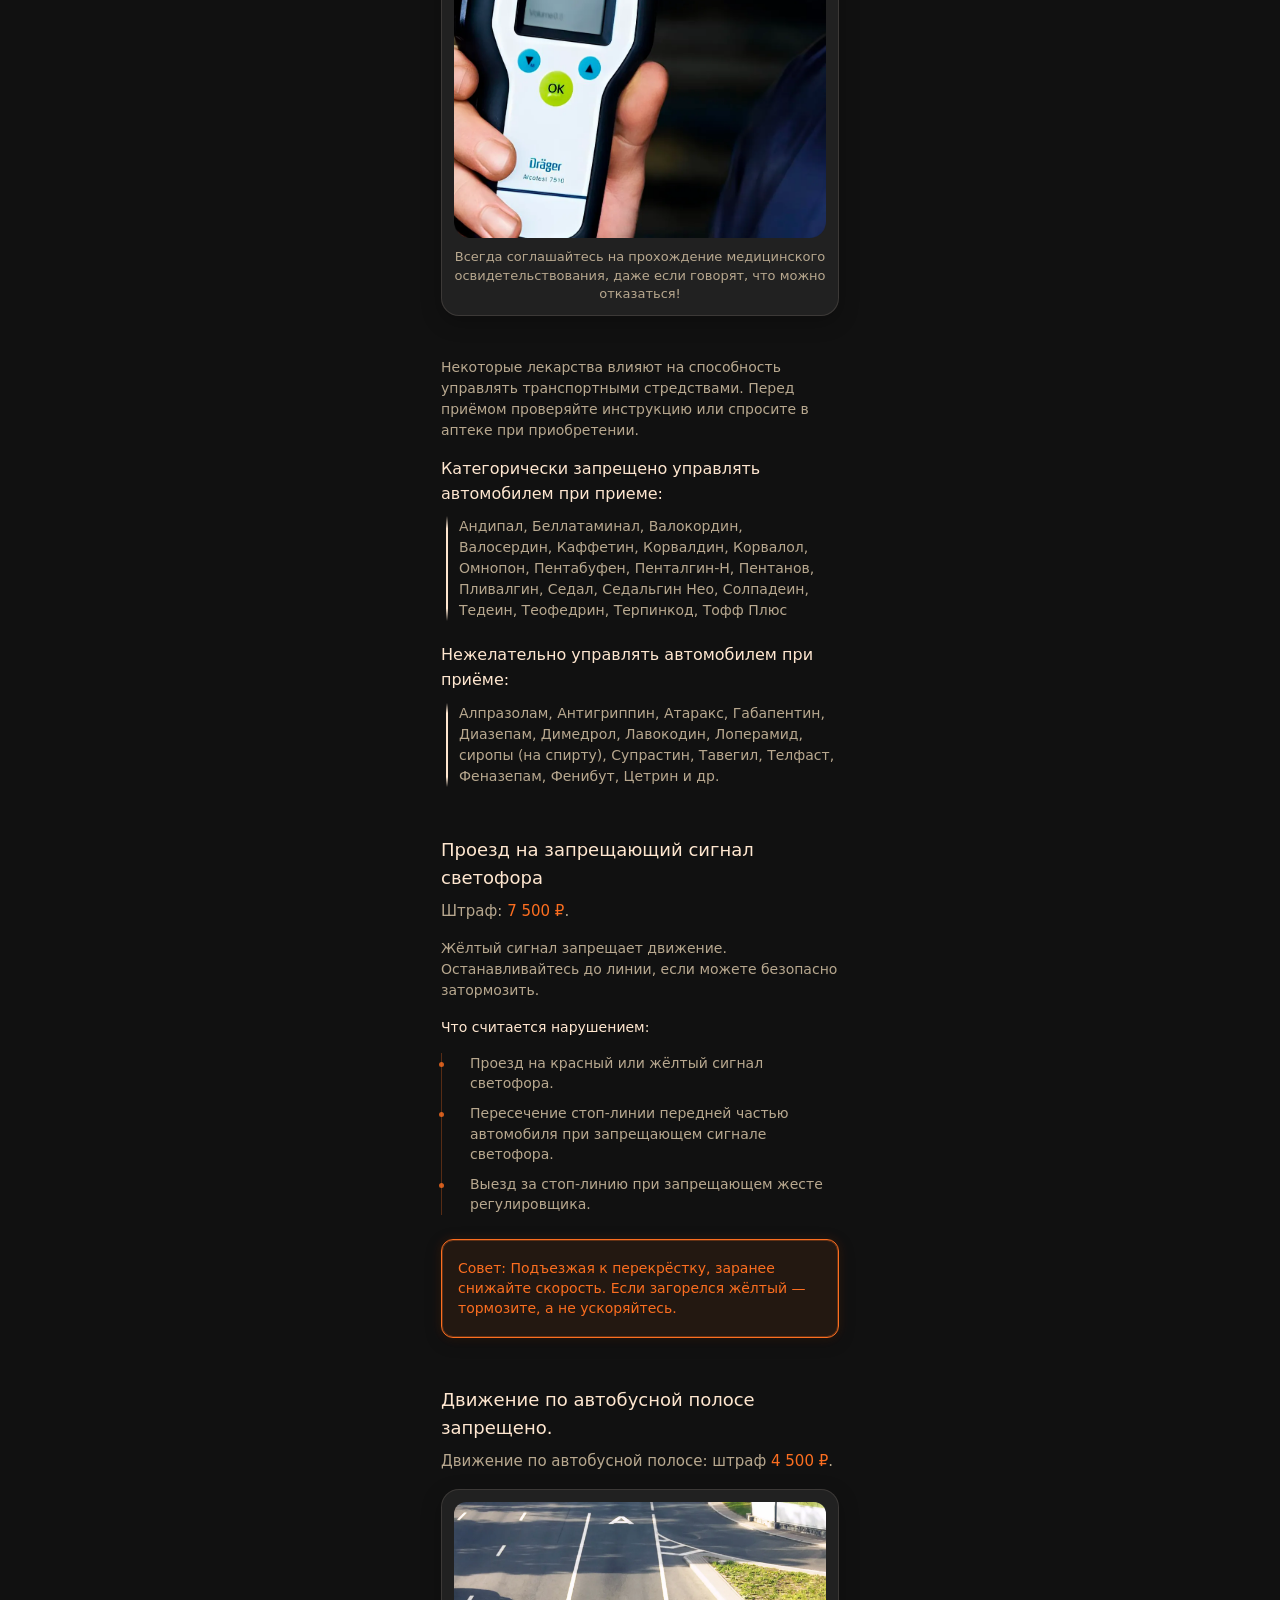
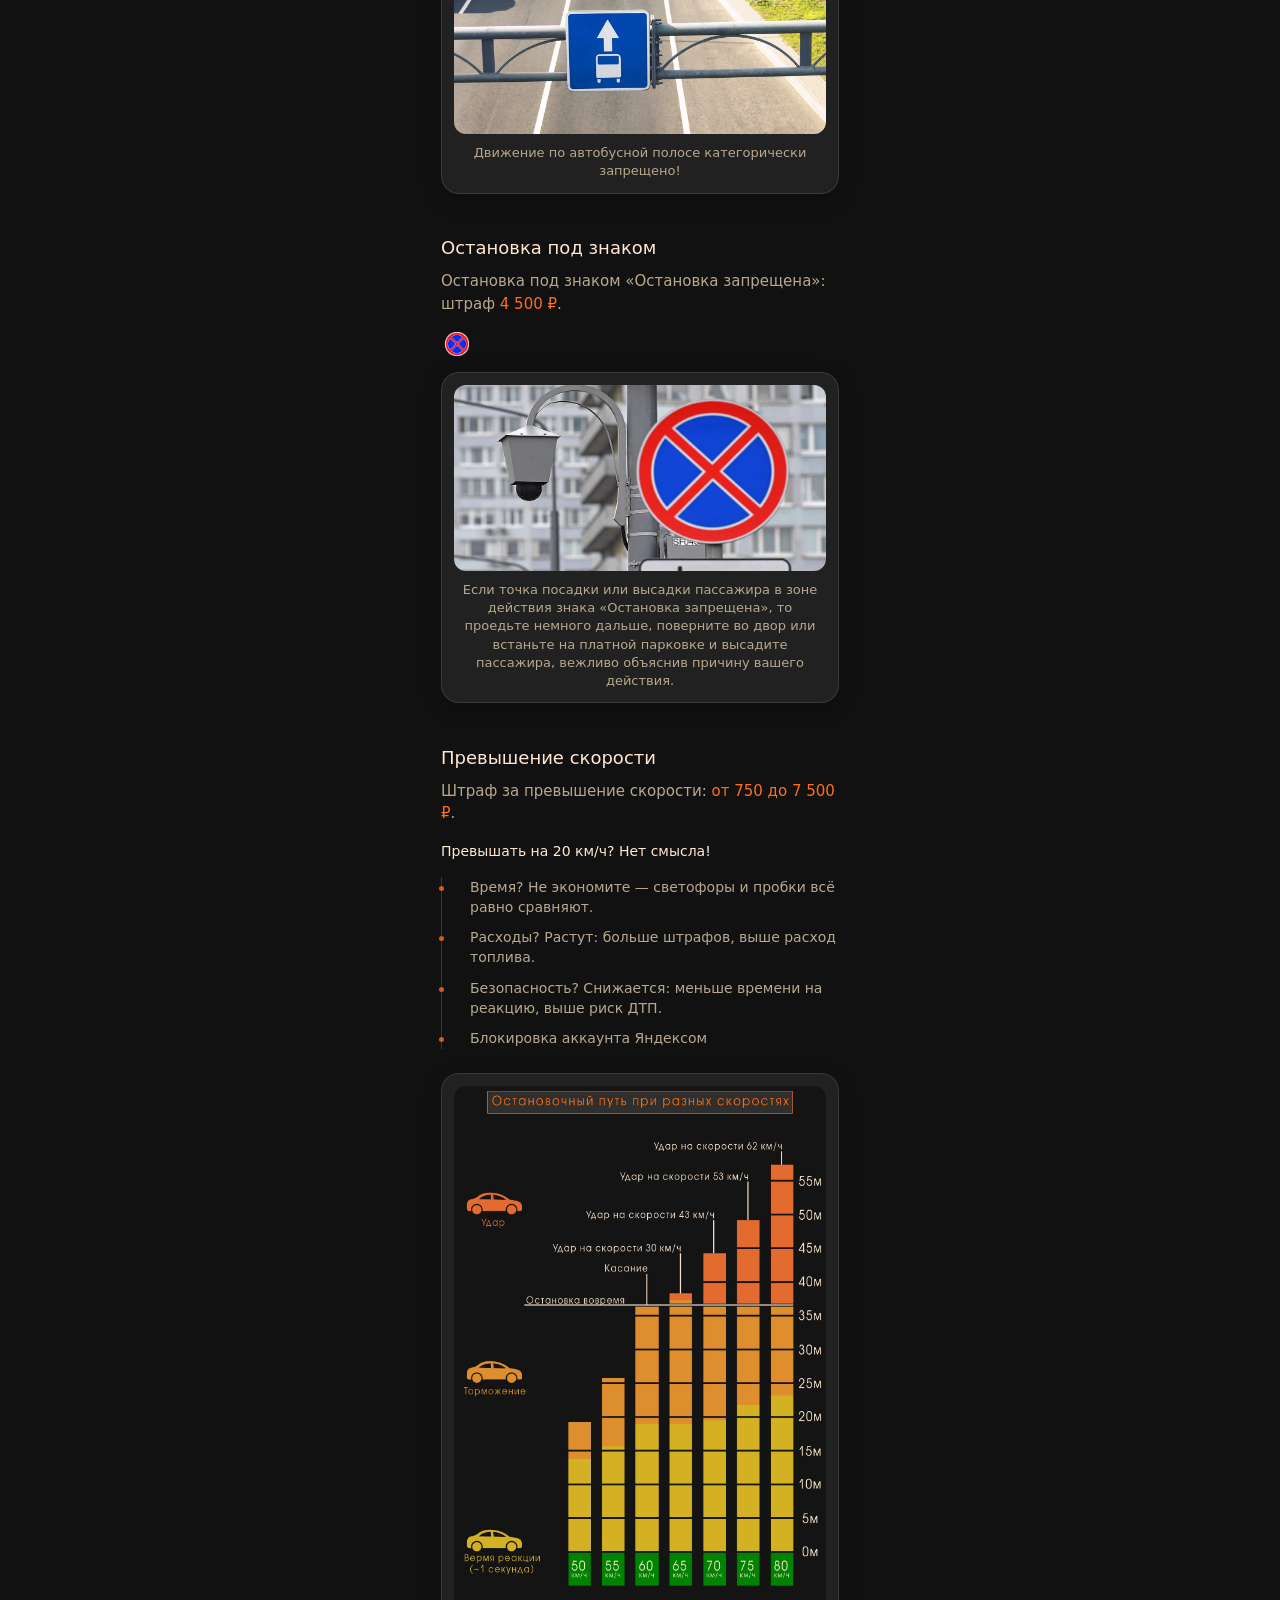
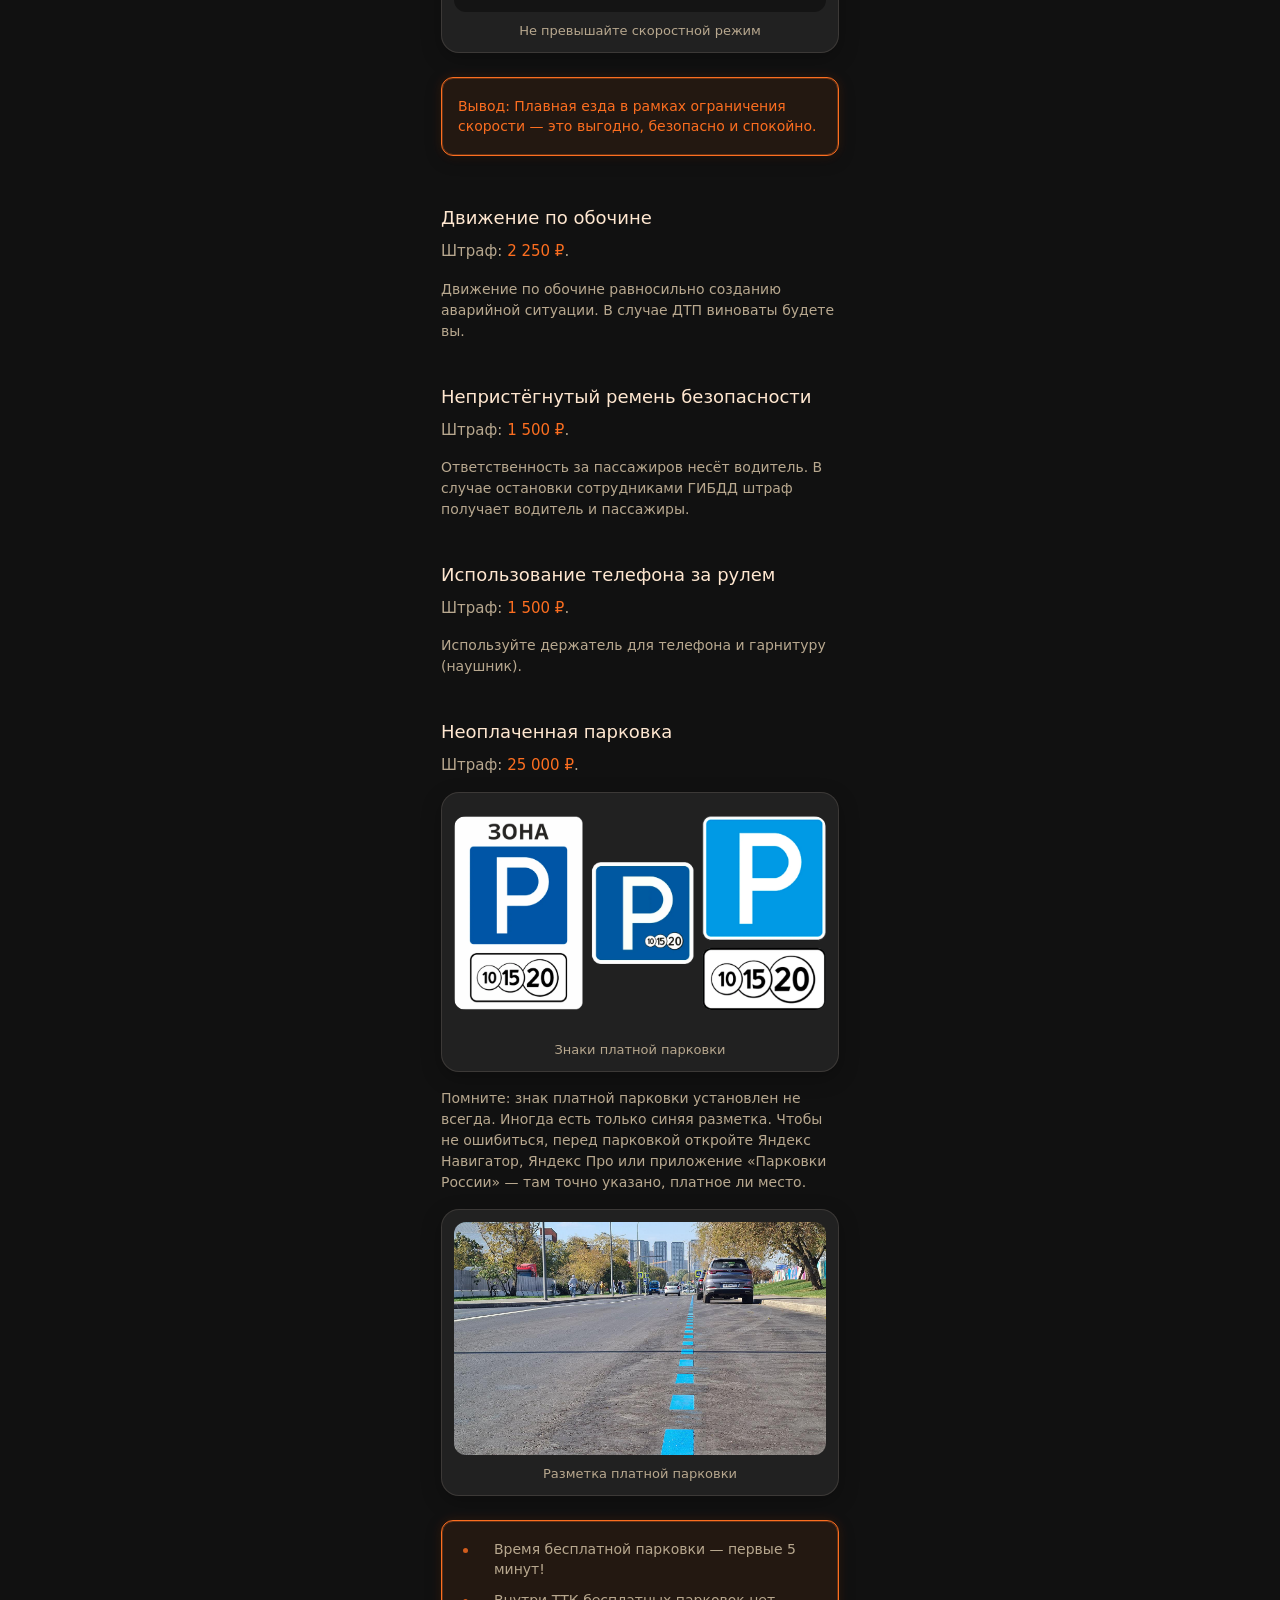
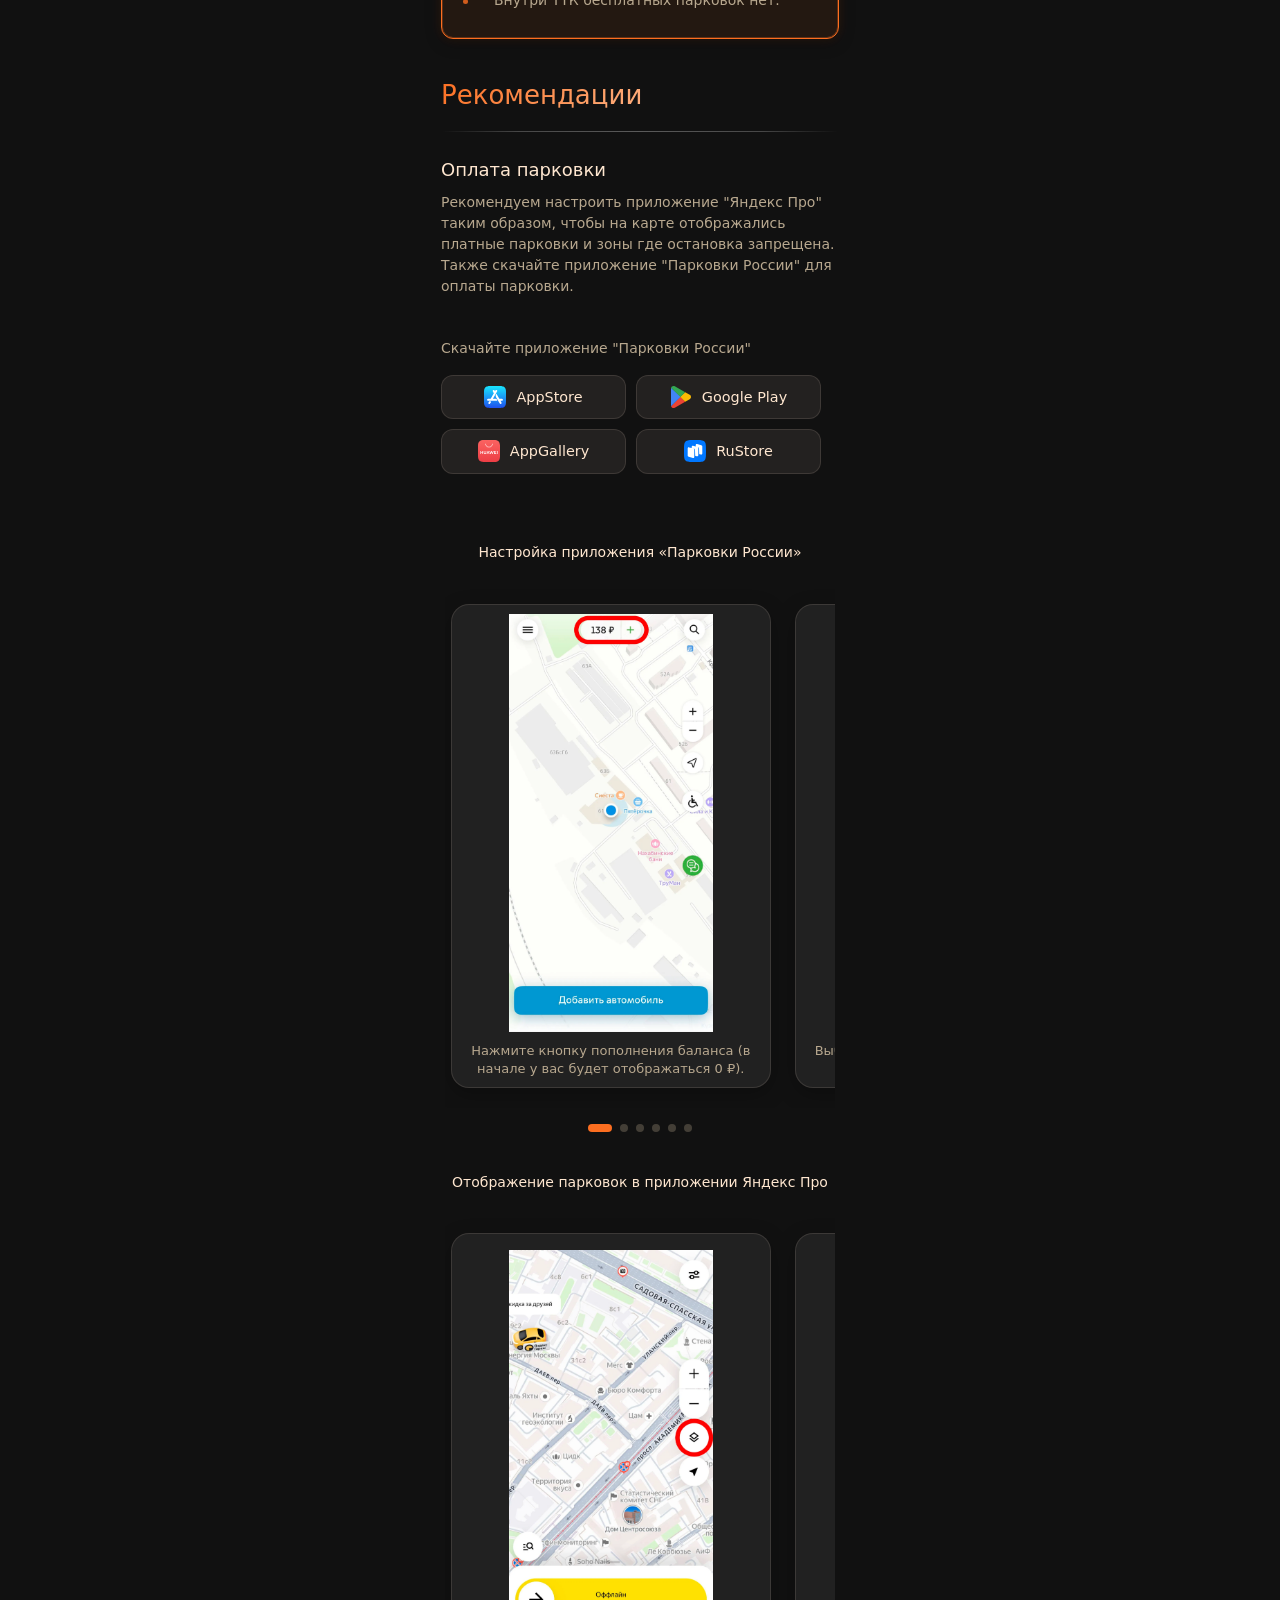
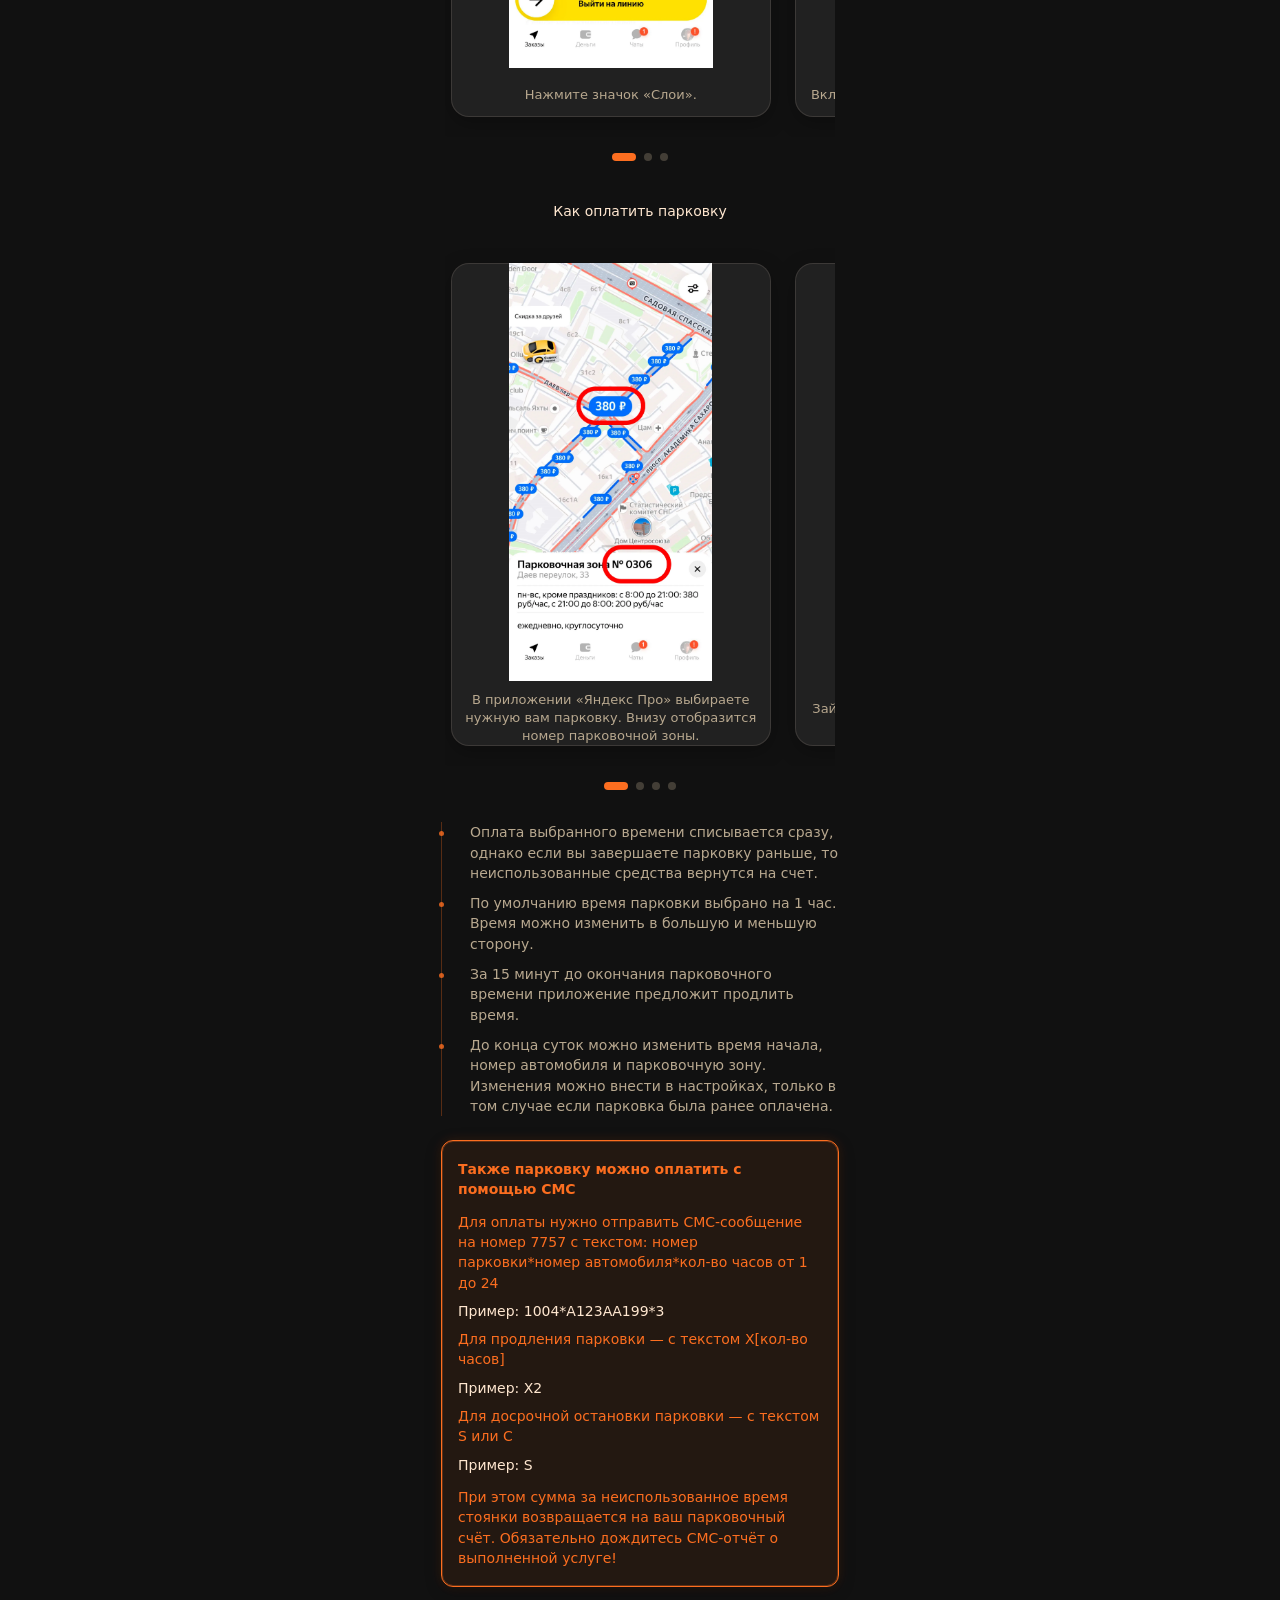
==== commit 4ae67eb0: "Add files via upload" ====
--- a/buisnes.html
+++ b/buisnes.html
@@ -503,6 +503,10 @@
         <li>Безопасность? Снижается: меньше времени на реакцию, выше риск ДТП.</li>
         <li>Блокировка аккаунта Яндексом</li>
       </ul>
+      <div class="image-wrapper" style="height: auto; min-height: 280px;">
+        <img src="fines/speed.webp" alt="Скорость" class="carousel-img">
+        <p class="image-caption">Не превышайте скоростной режим</p>
+      </div>
       <div class="alert-block alert-orange">
         <p class="alert-text">Вывод: Плавная езда в рамках ограничения скорости — это выгодно, безопасно
           и спокойно.</p>
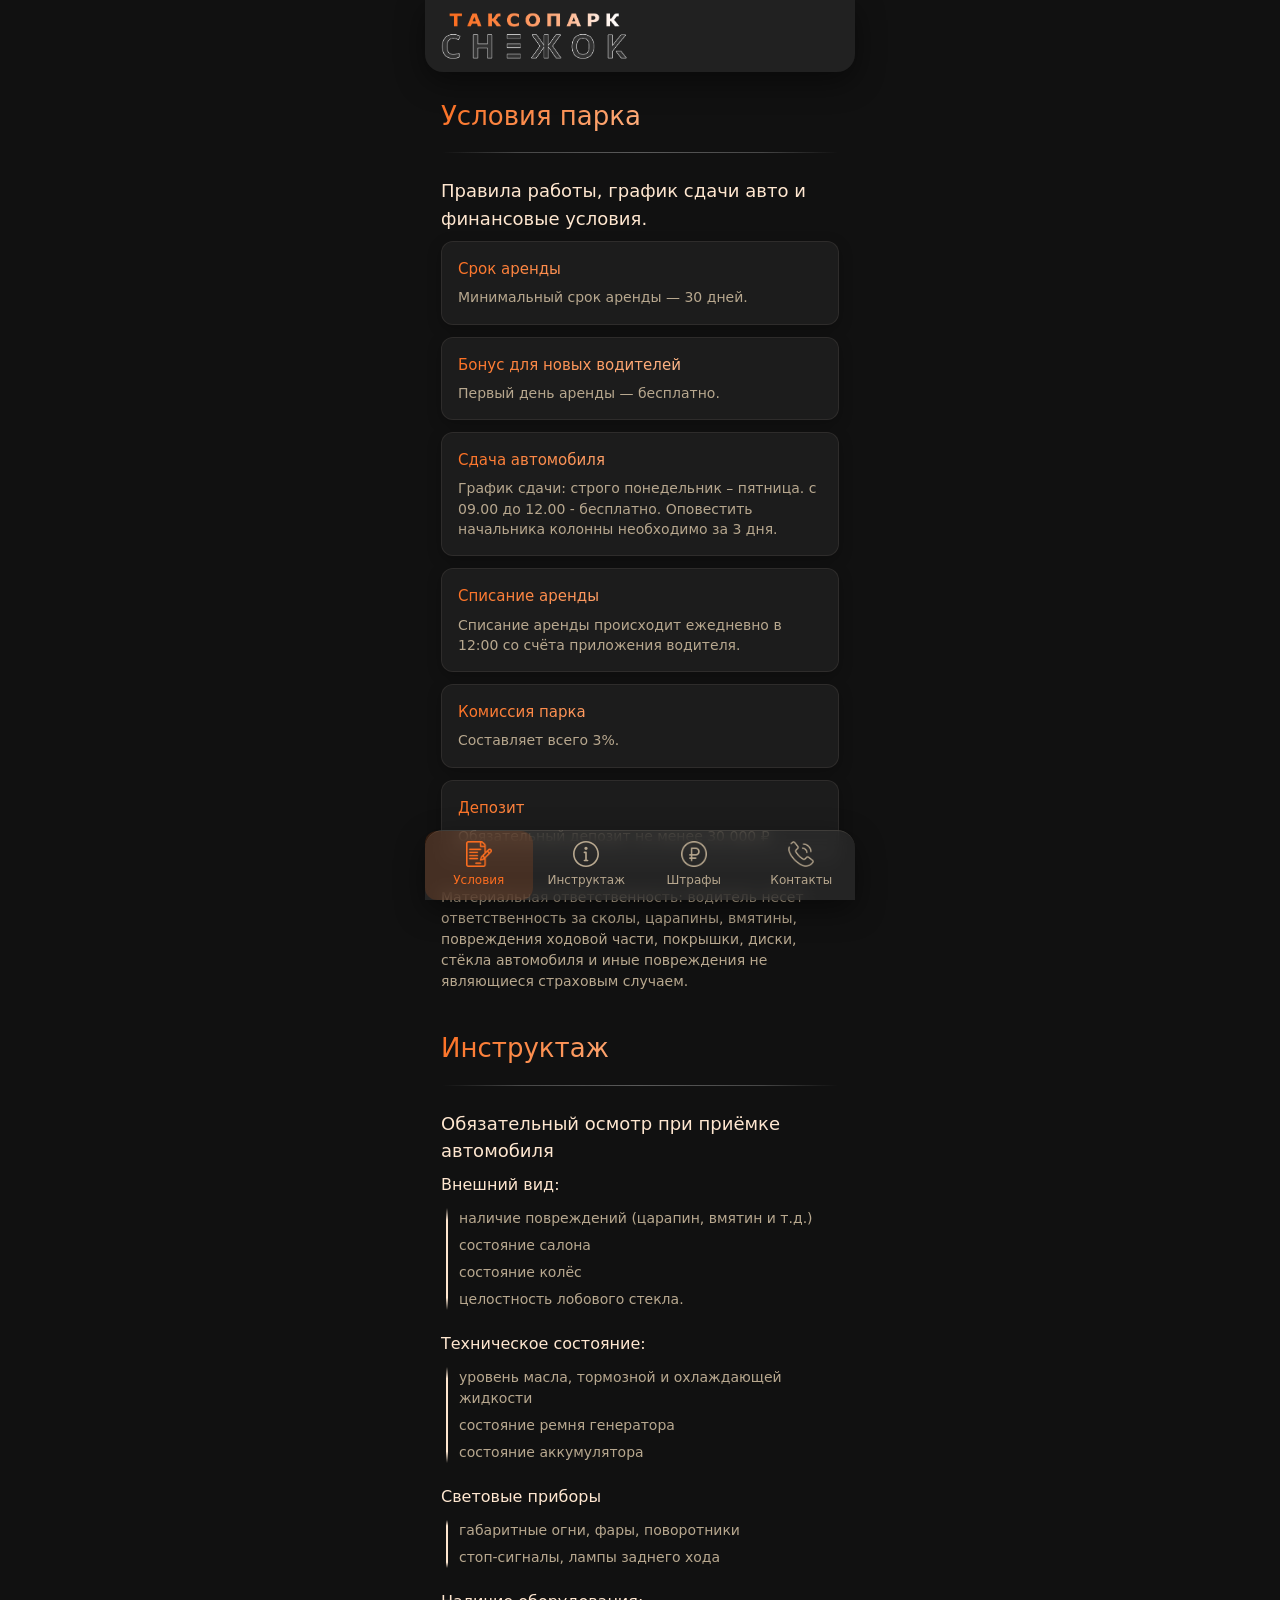
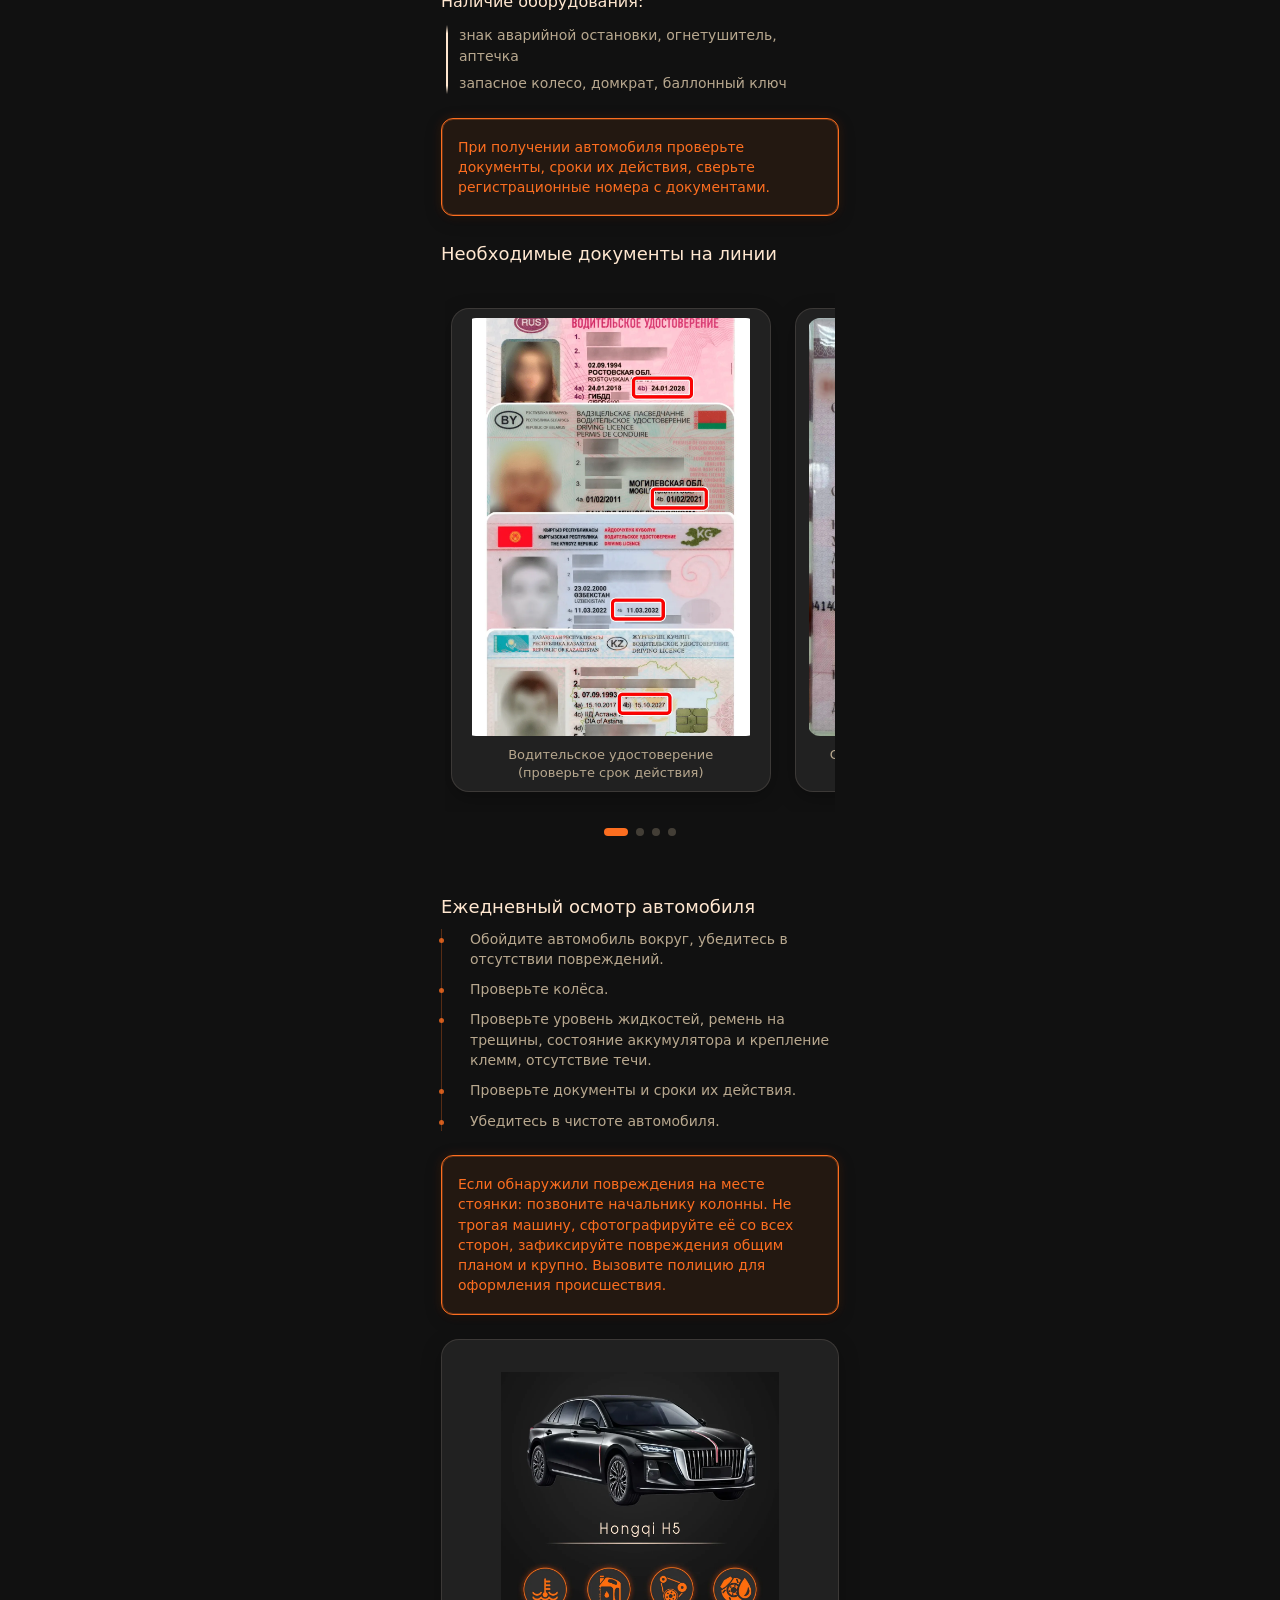
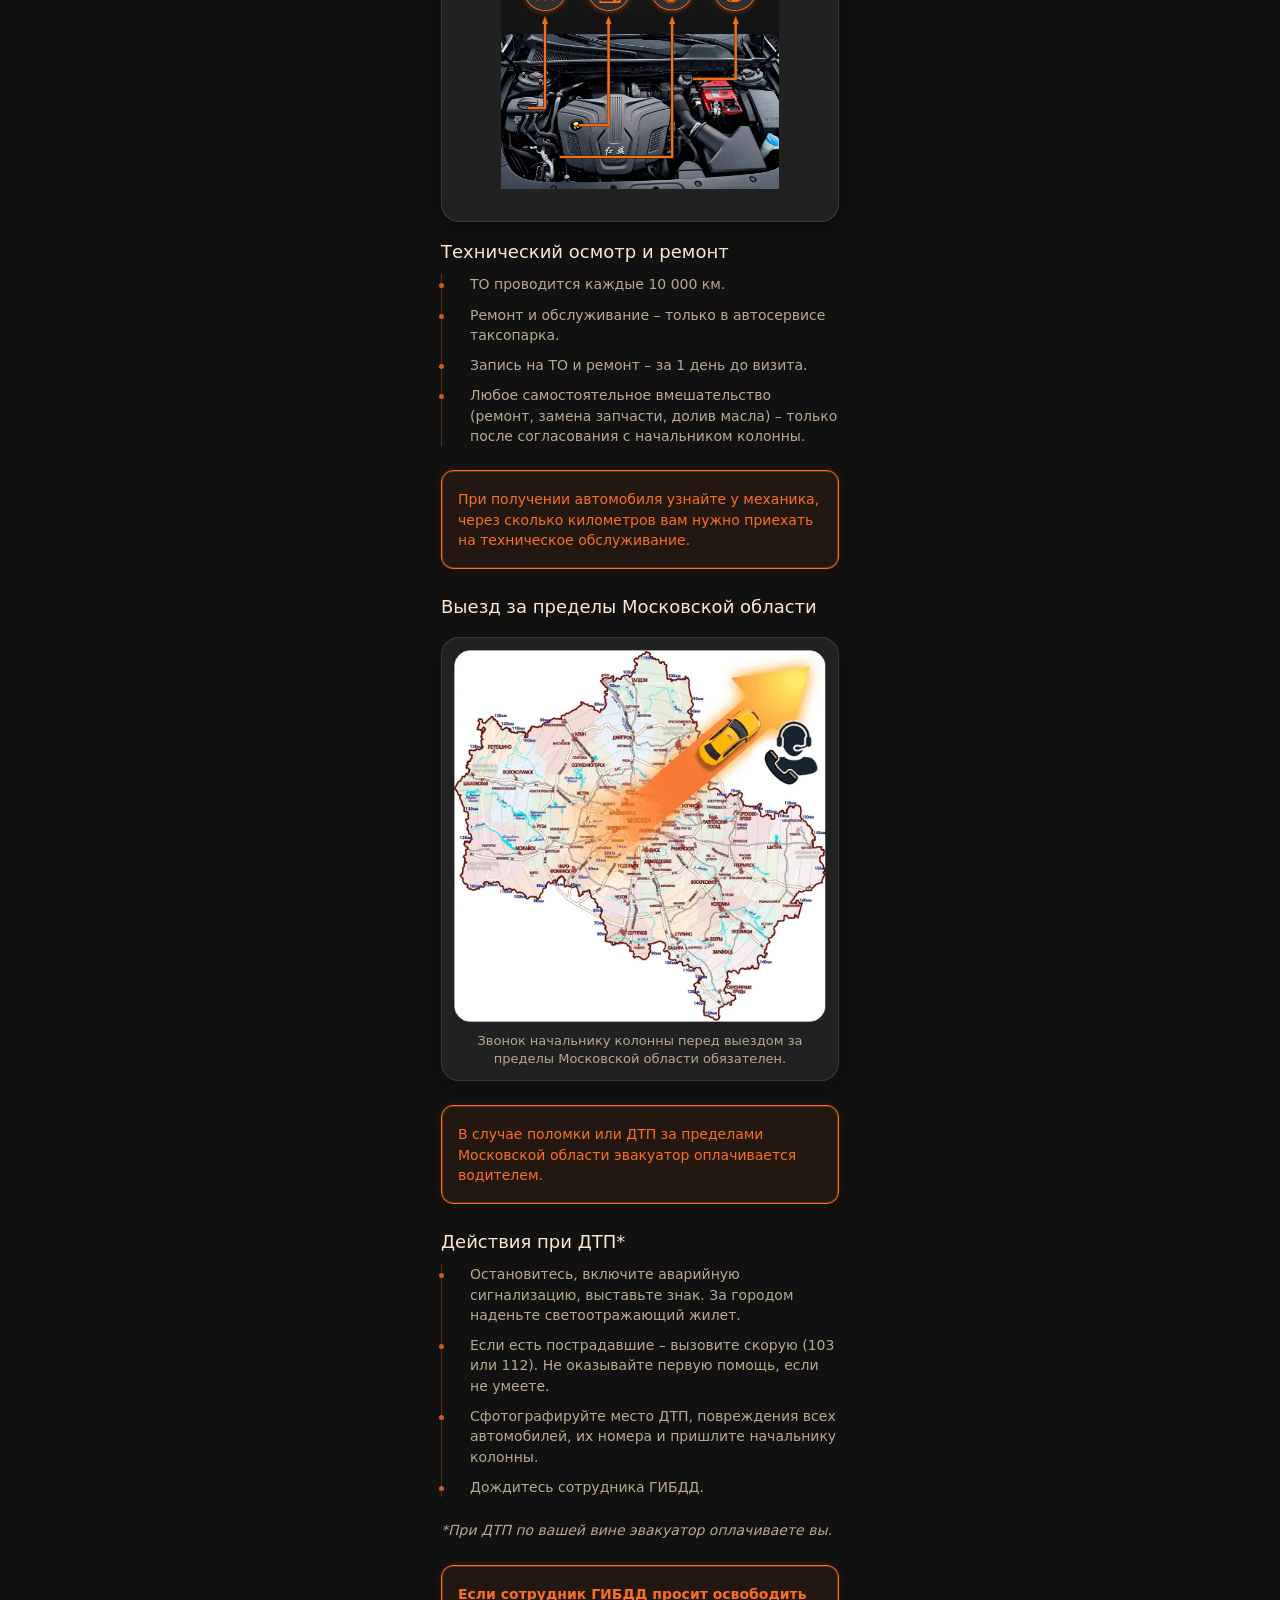
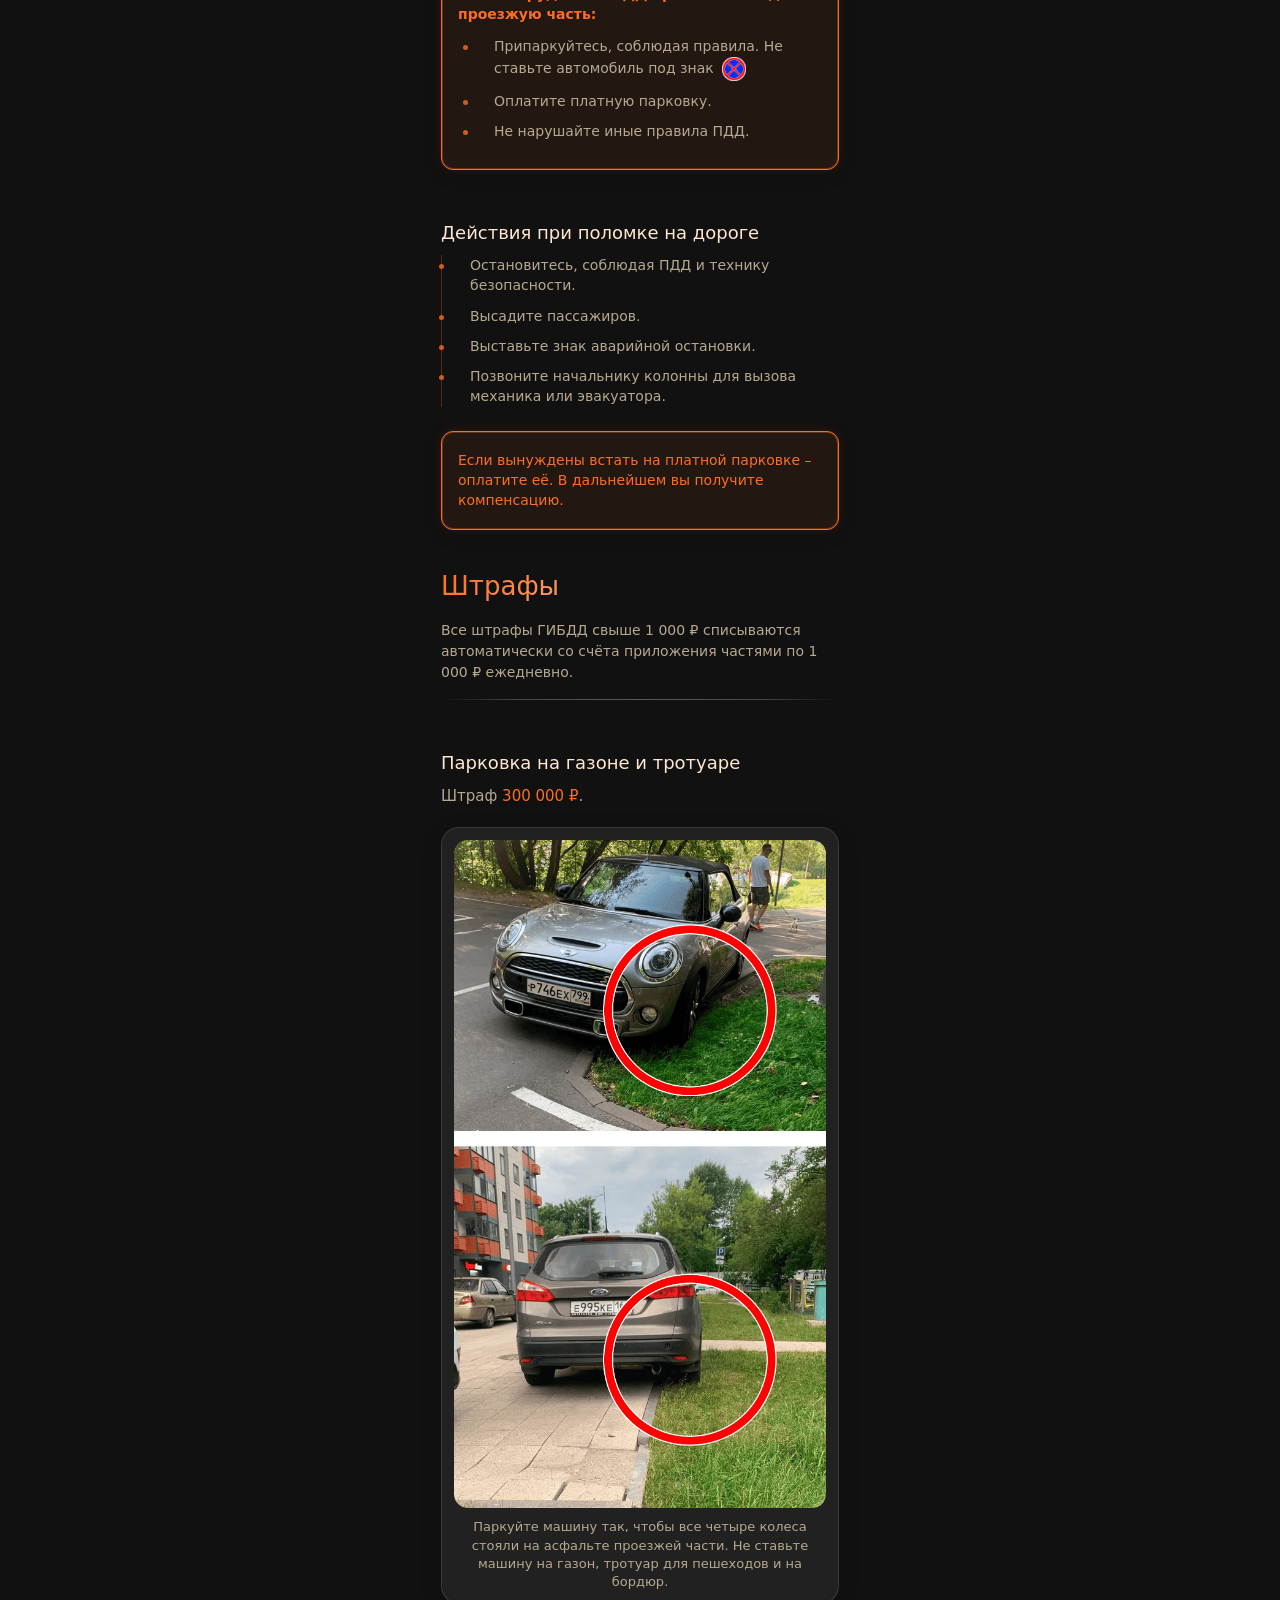
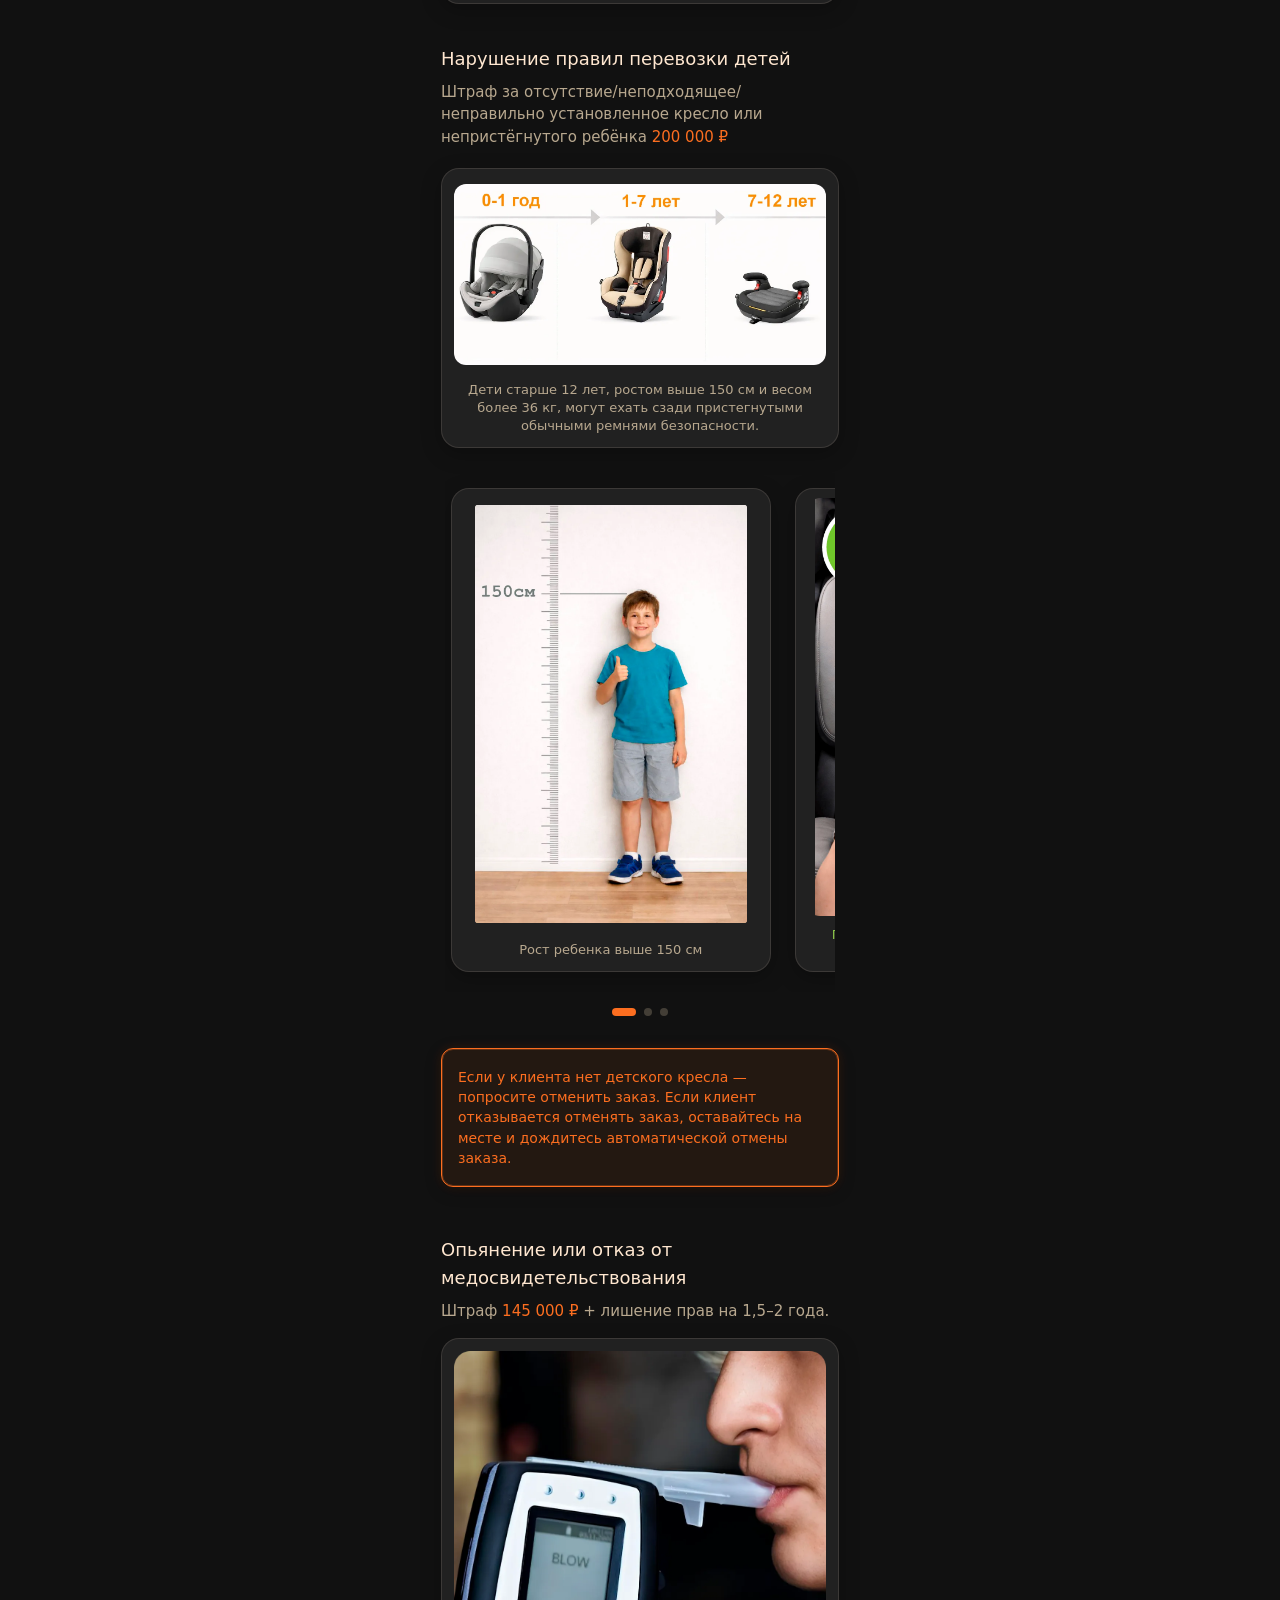
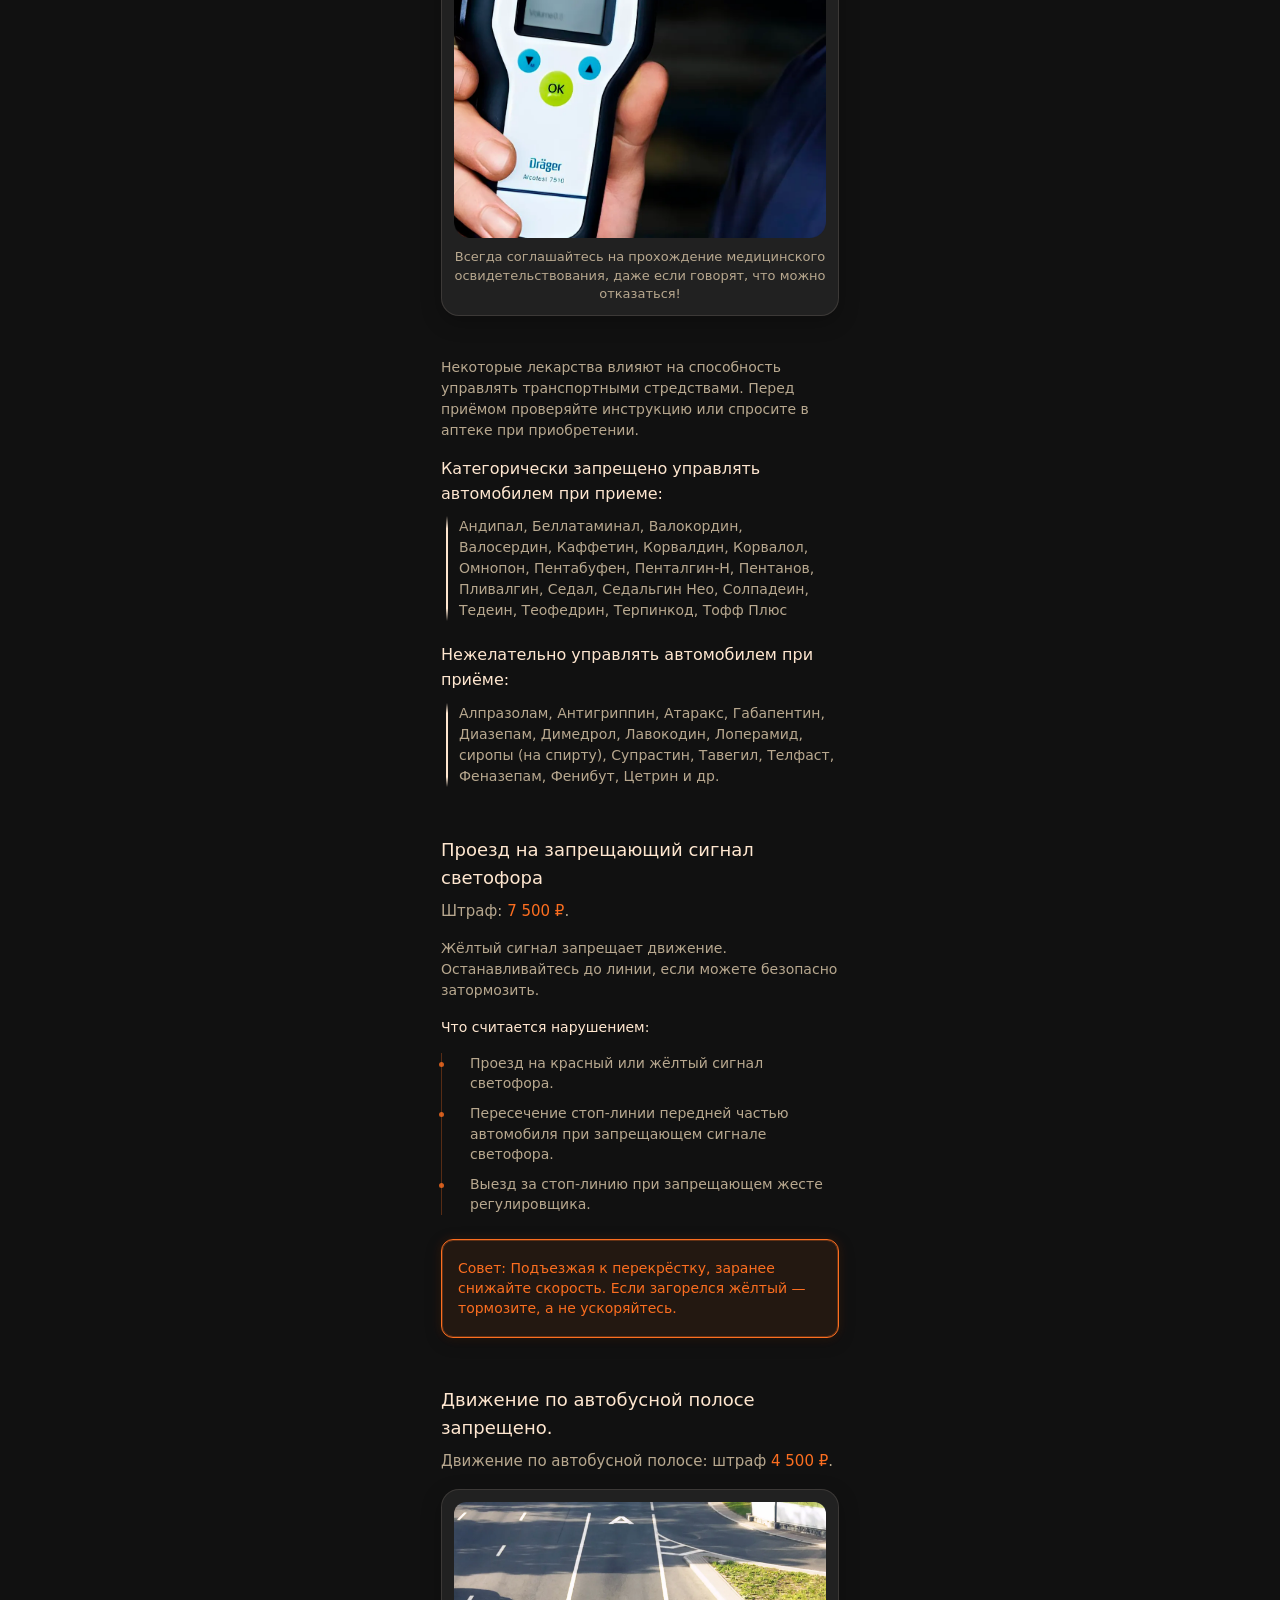
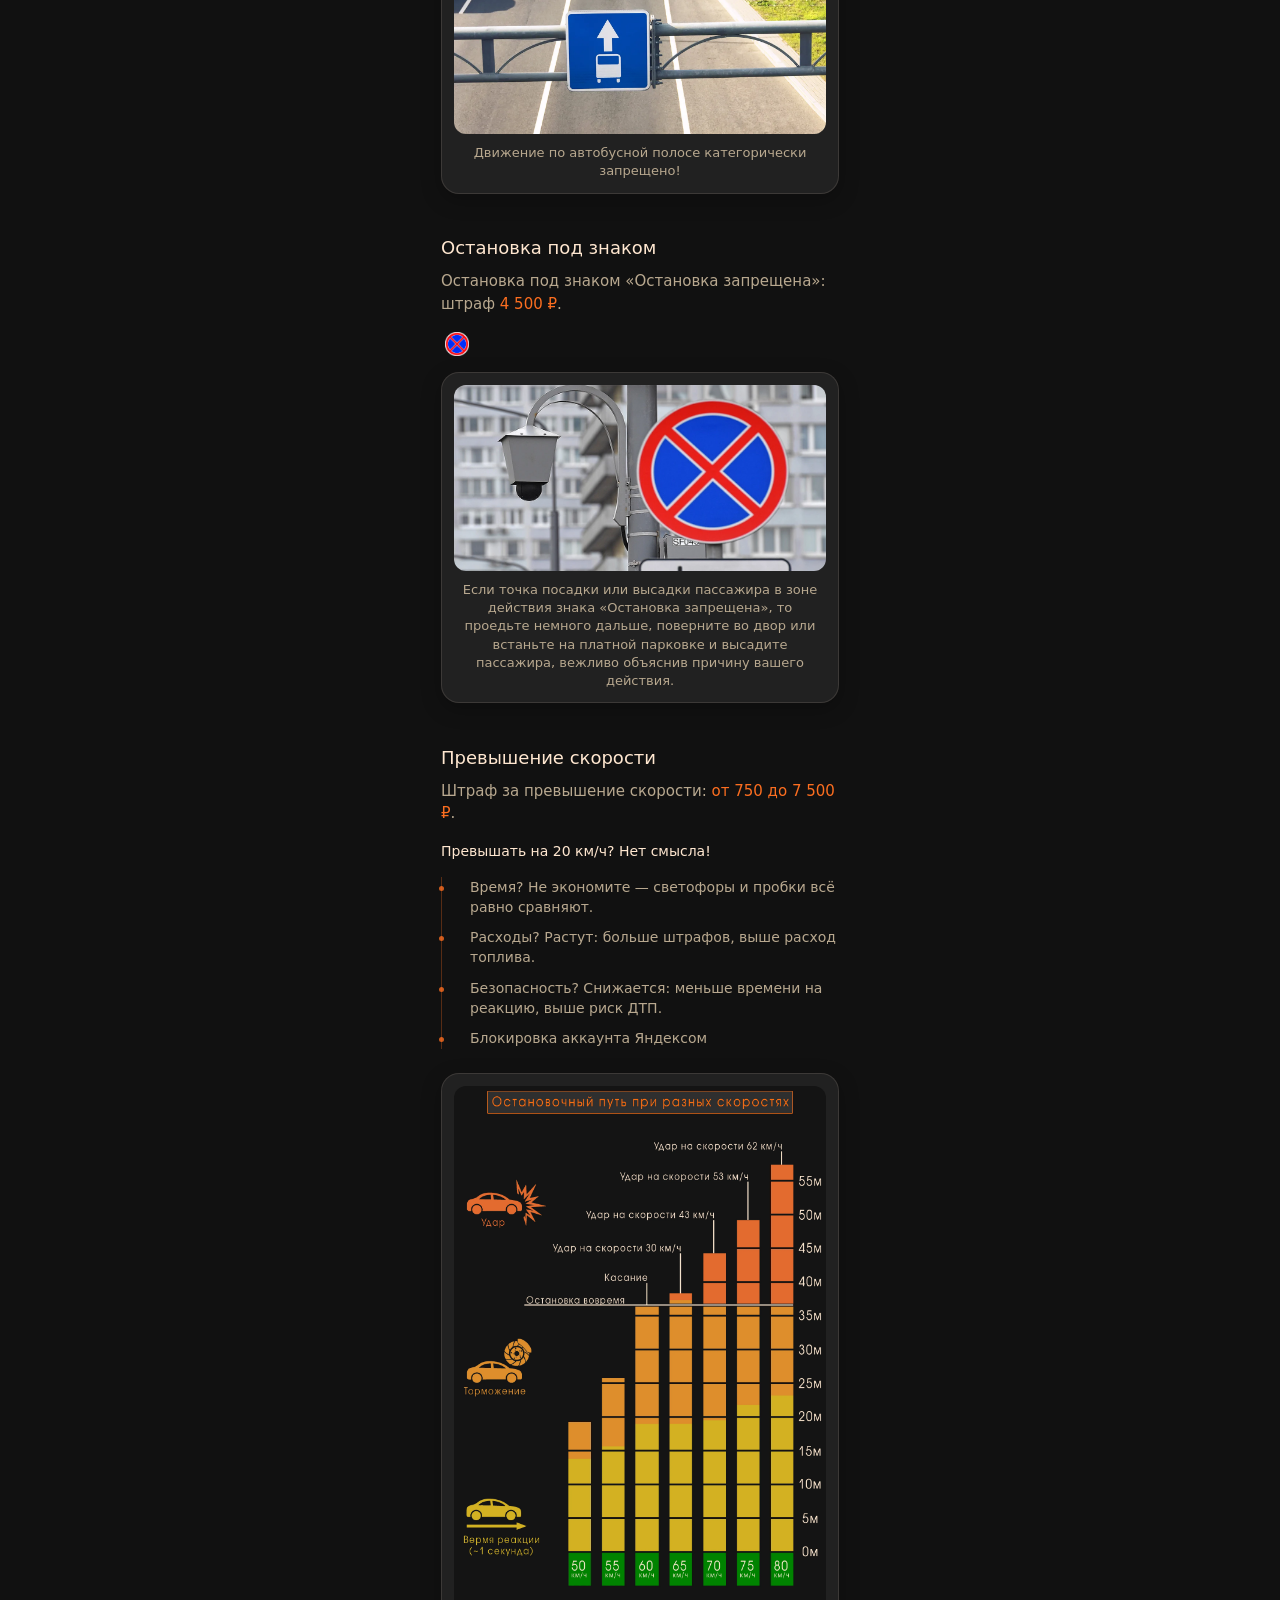
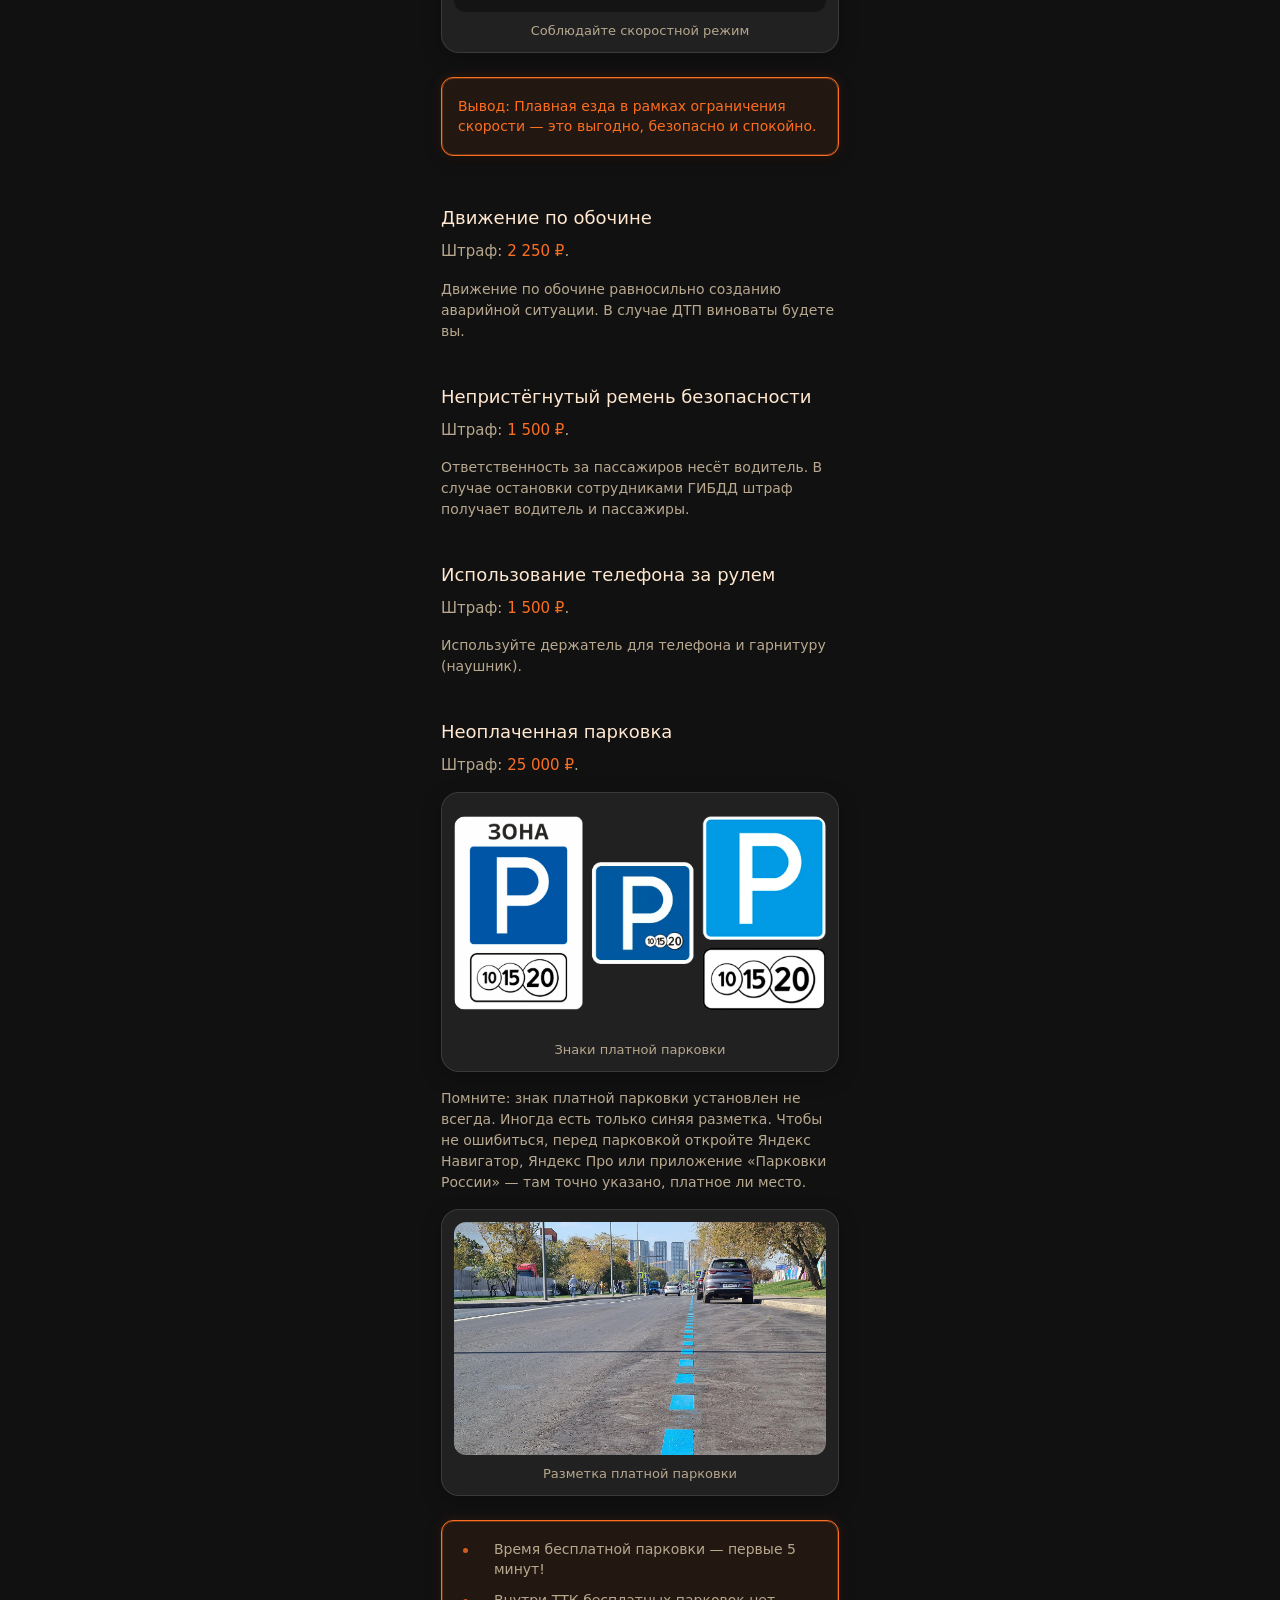
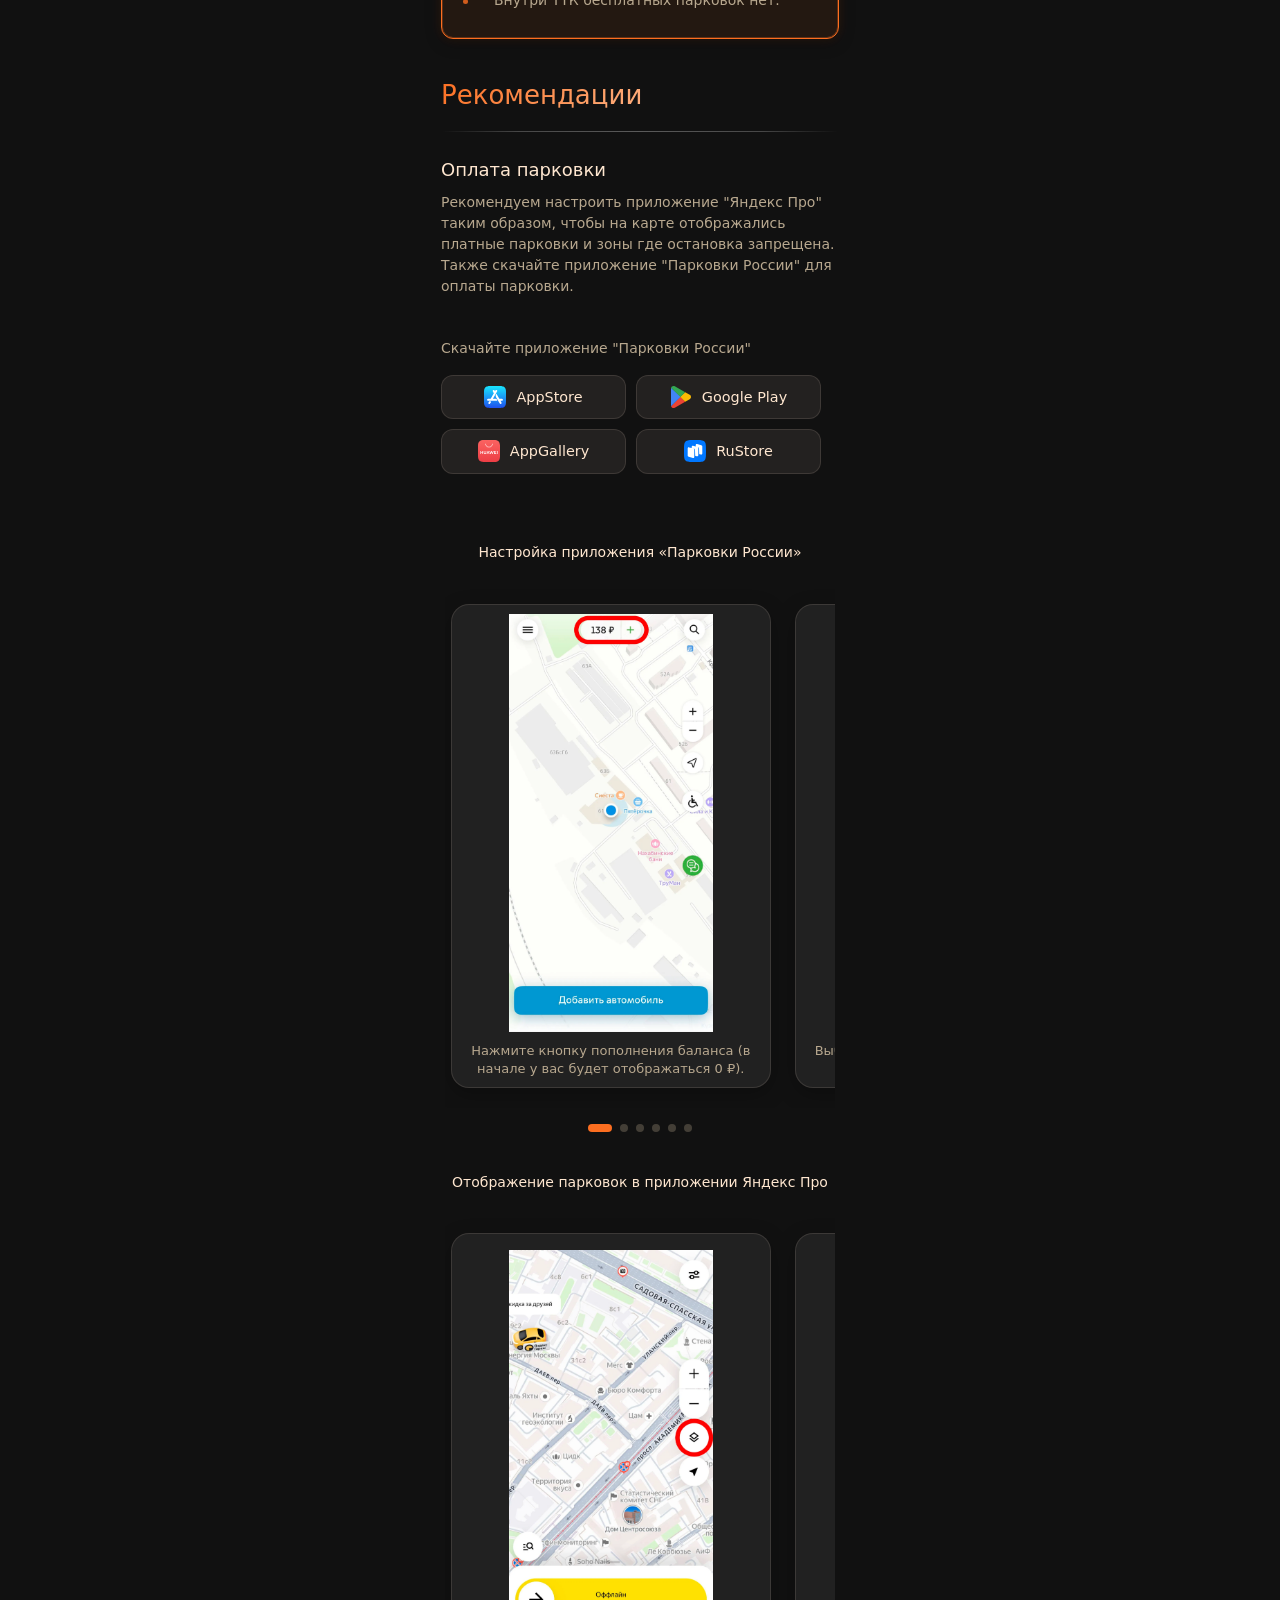
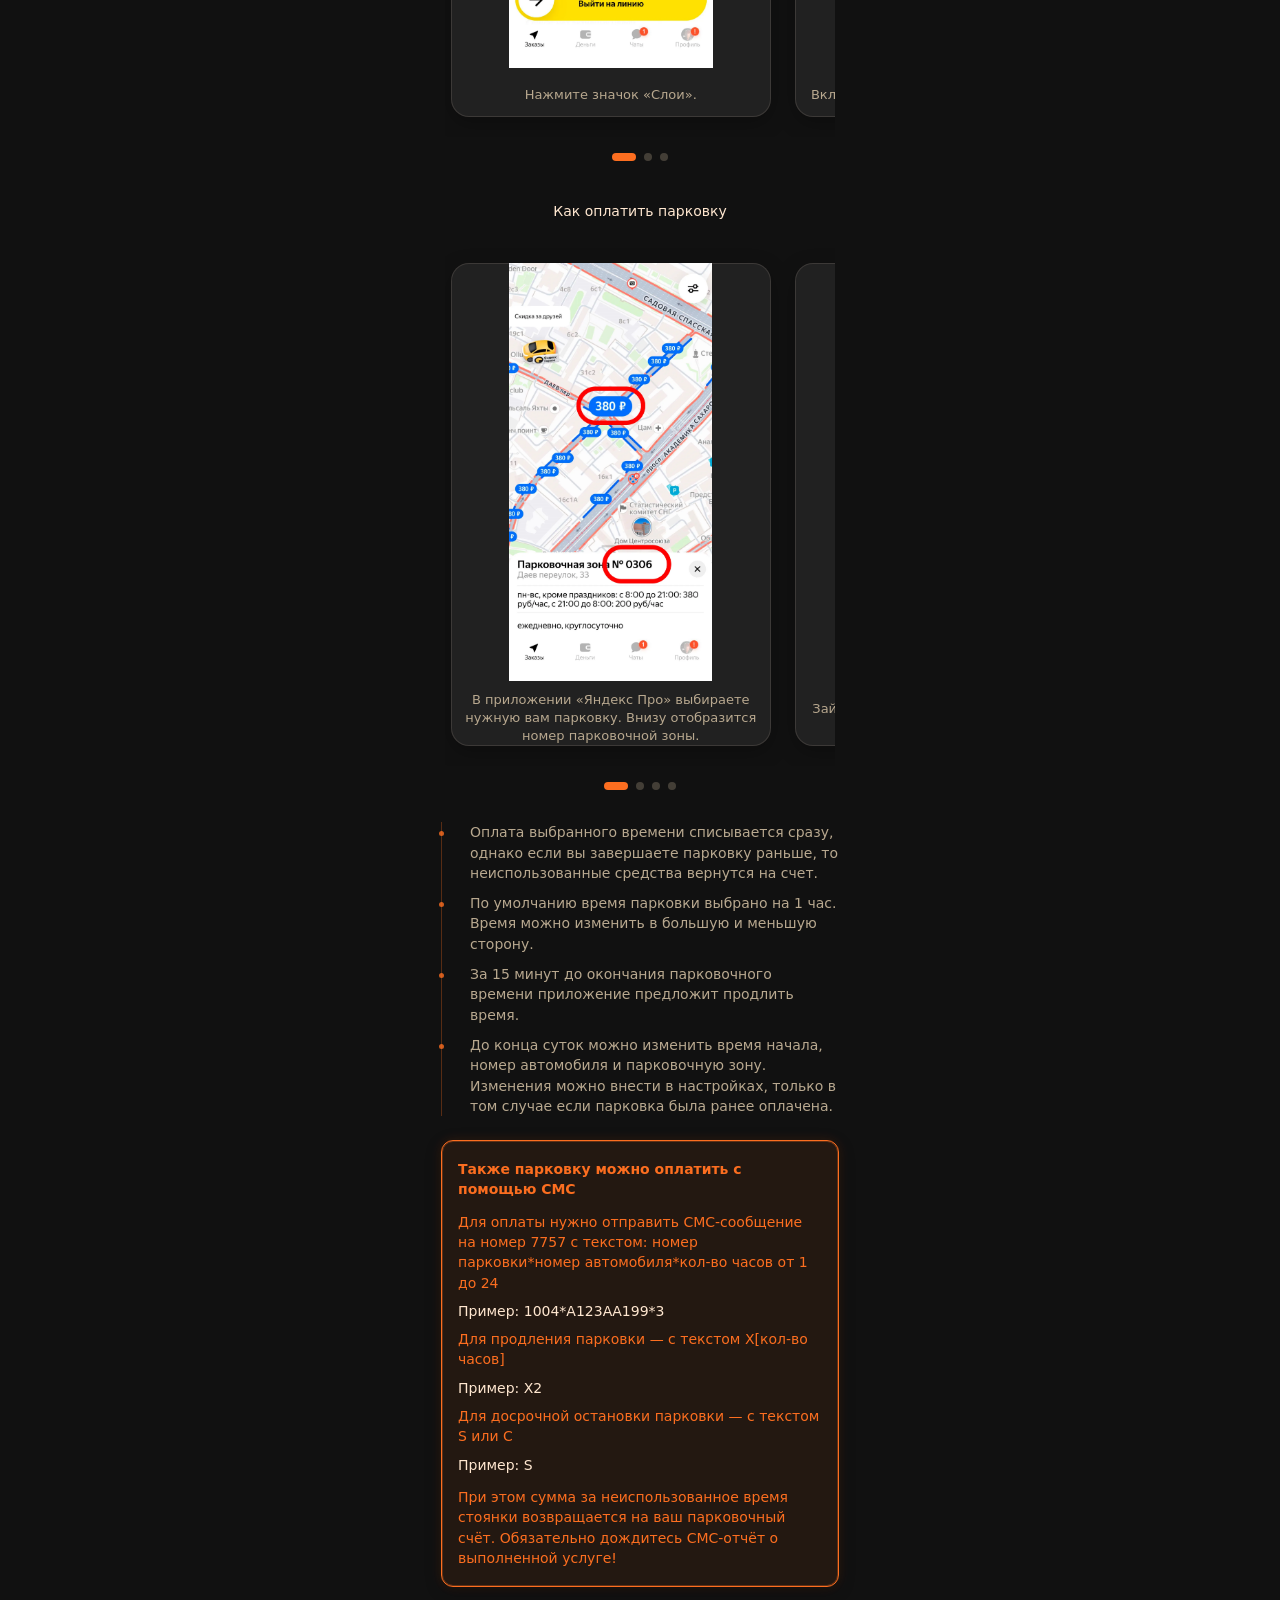
==== commit f9065279: "Update buisnes.html" ====
--- a/buisnes.html
+++ b/buisnes.html
@@ -505,7 +505,7 @@
       </ul>
       <div class="image-wrapper" style="height: auto; min-height: 280px;">
         <img src="fines/speed.webp" alt="Скорость" class="carousel-img">
-        <p class="image-caption">Не превышайте скоростной режим</p>
+        <p class="image-caption">Соблюдайте скоростной режим</p>
       </div>
       <div class="alert-block alert-orange">
         <p class="alert-text">Вывод: Плавная езда в рамках ограничения скорости — это выгодно, безопасно
